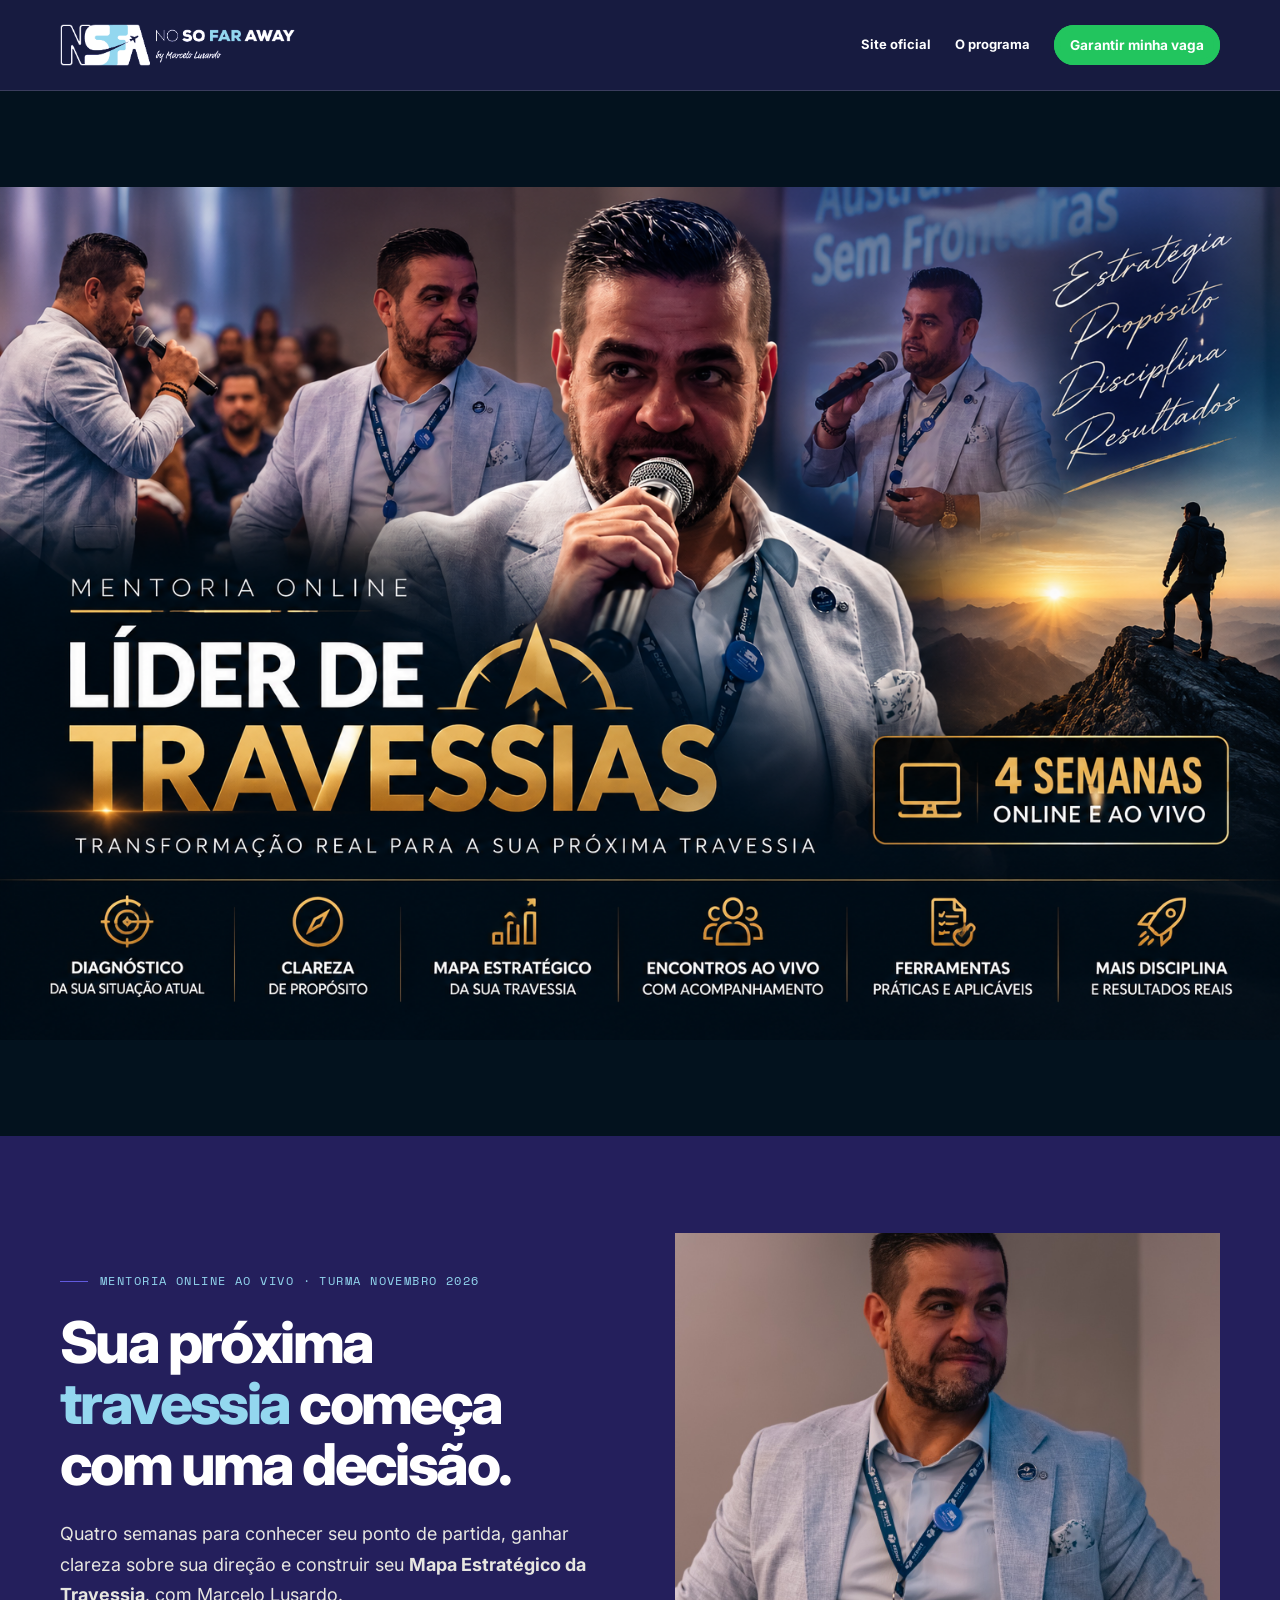
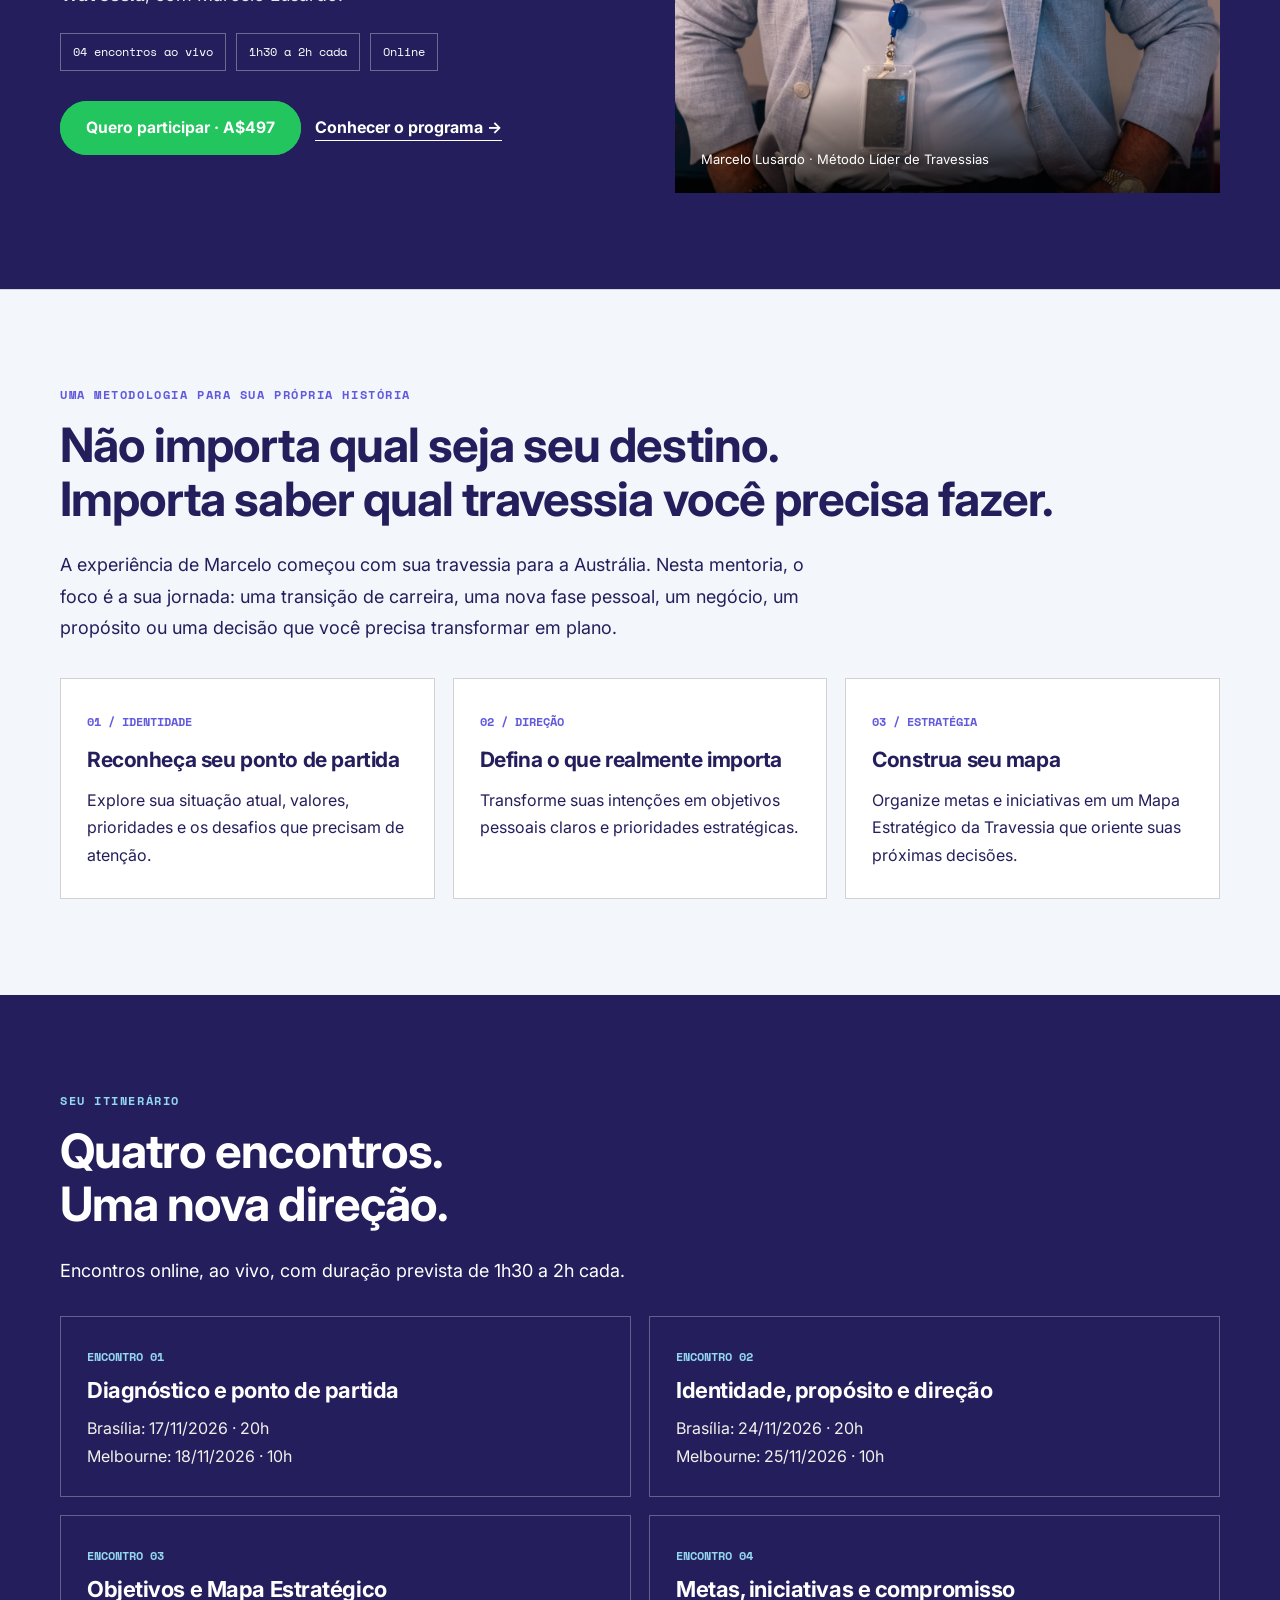
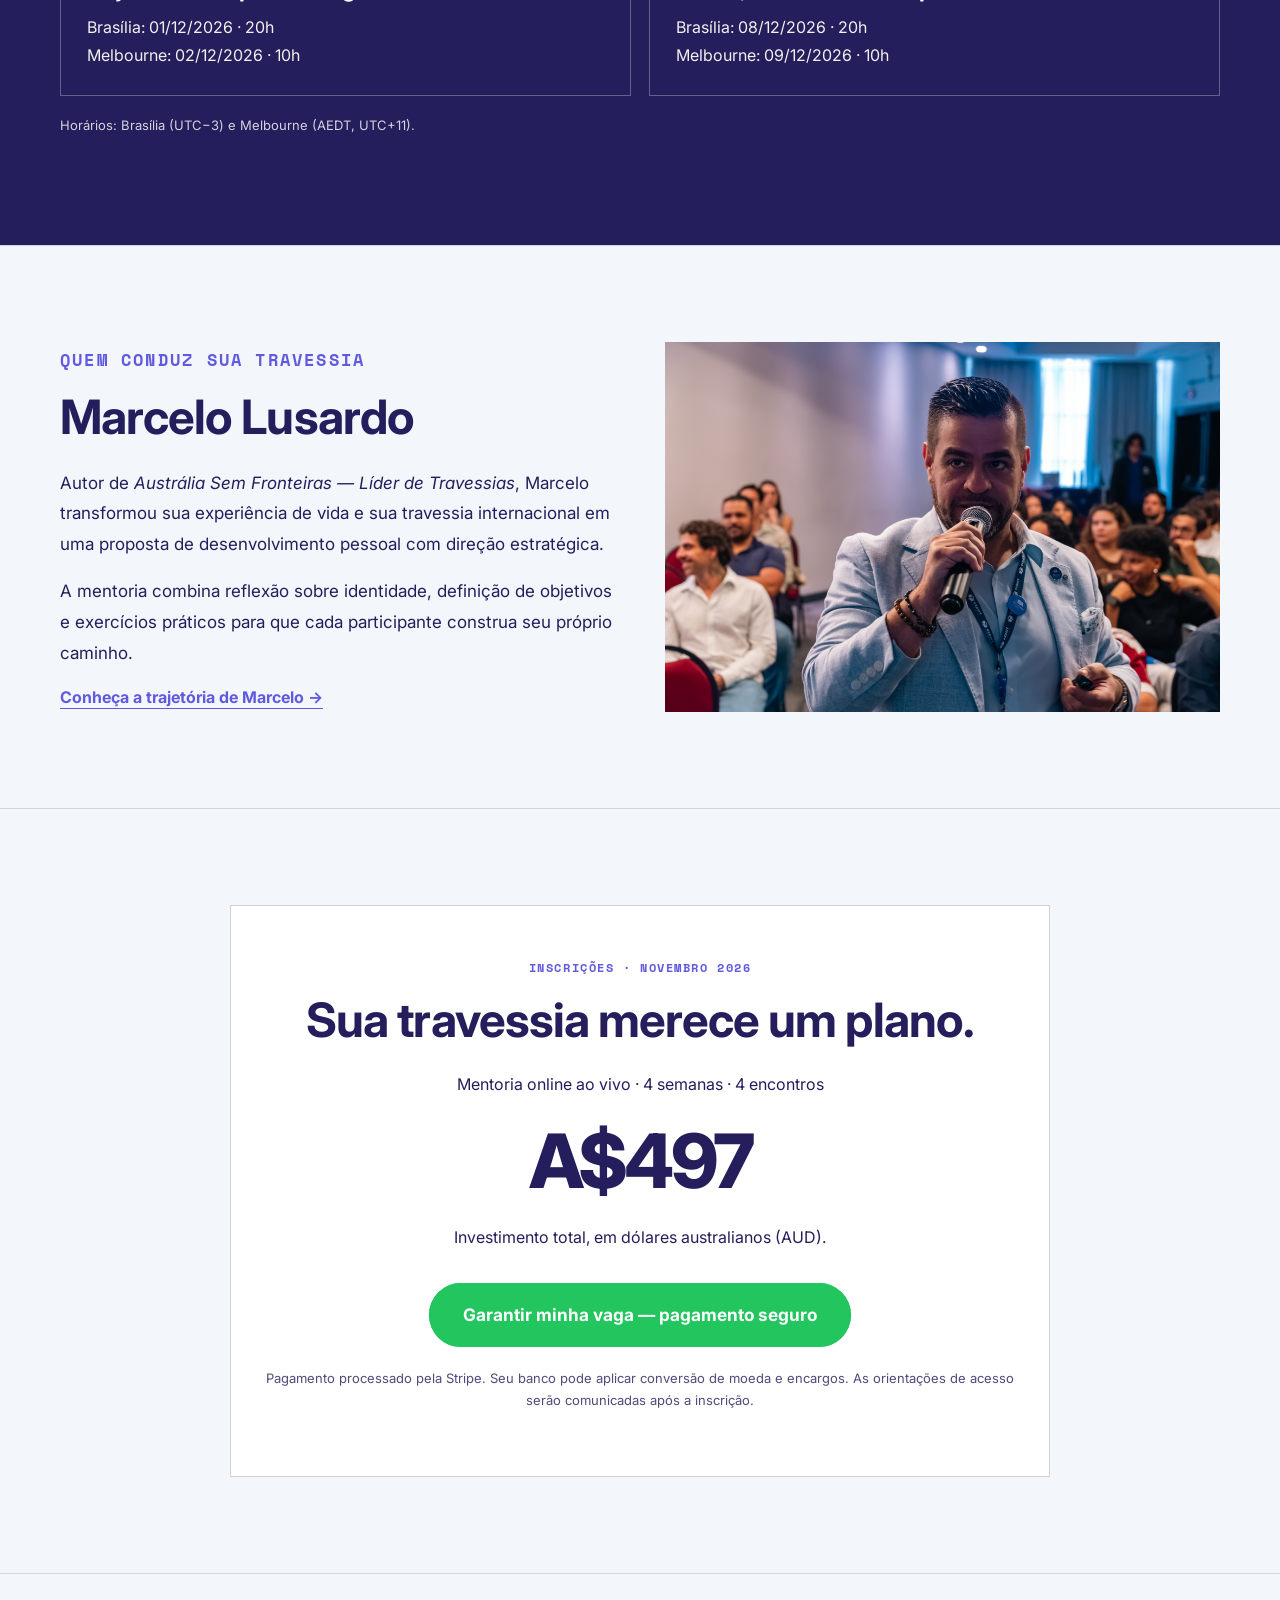
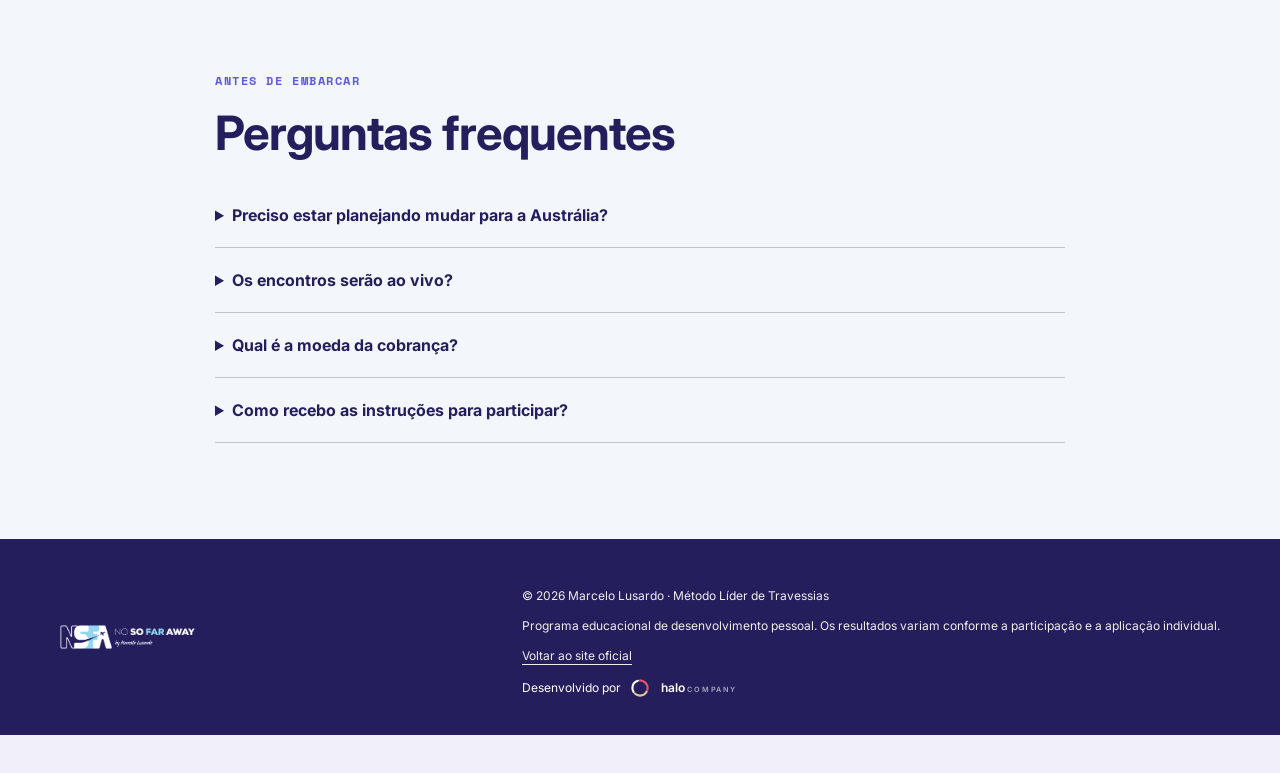
==== mentoria-4-semanas/index.html @ 2235db25 "Mentoria: crédito Halo no rodapé (fonte branca) Co-Authored-By: Claude Haiku 5.5 <noreply@anthropic." ====
<!DOCTYPE html>
<html lang="pt-BR">
<head>
<meta charset="UTF-8"><meta name="viewport" content="width=device-width, initial-scale=1.0">
<title>Mentoria Líder de Travessias — 4 Semanas | Marcelo Lusardo</title>
<meta name="description" content="Mentoria online ao vivo com Marcelo Lusardo: quatro encontros para construir sua direção, seus objetivos e seu Mapa Estratégico da Travessia.">
<link rel="canonical" href="https://liderdetravessias.com.br/mentoria-4-semanas/">
<link rel="preconnect" href="https://fonts.googleapis.com"><link rel="preconnect" href="https://fonts.gstatic.com" crossorigin>
<link href="https://fonts.googleapis.com/css2?family=Inter:wght@400;500;600;700;800&family=Space+Mono:wght@400;700&display=swap" rel="stylesheet">
<!-- Mesmas folhas de estilo do site principal; caminhos absolutos são essenciais na subpasta. -->
<link rel="stylesheet" href="/assets/css/style.css">
<link rel="stylesheet" href="/assets/css/style-v2.css">
<link rel="stylesheet" href="/assets/css/style-v2-brand.css">
<style>
/* Complementos exclusivos desta LP; paleta herdada do site principal. */
:root{--lp-ink:var(--ink,#182d35);--lp-paper:var(--paper,#f6f3ec);--lp-gold:var(--gold,#b78d4e);--lp-rust:var(--rust,#b35d43)}
*{box-sizing:border-box}html{scroll-behavior:smooth}body.v2.v2-brand.v2-site{margin:0;font-family:Inter,sans-serif} .lt-wrap{width:min(1160px,calc(100% - 44px));margin:auto}
.lt-header{background:#171b40;border-bottom:1px solid rgba(255,255,255,.15);position:relative;z-index:2}.lt-header__inner{min-height:90px;display:flex;align-items:center;justify-content:space-between;gap:24px}.lt-logo{display:block;max-width:235px;width:100%;height:auto;max-height:80px;object-fit:contain;object-position:left}.lt-header__links{display:flex;align-items:center;gap:24px}.lt-header__links>a:not(.btn){font-size:13px;color:#fff;text-decoration:none;font-weight:700}
.lt-hero{background:var(--lp-ink);color:#fff;padding:76px 0 88px}.lt-hero__grid{display:grid;grid-template-columns:1fr 1fr;gap:6%;align-items:center}.lt-hero .eyebrow{font-family:'Space Mono',monospace;text-transform:uppercase;letter-spacing:.12em;font-size:12px}.lt-hero h1{color:#fff;font-size:clamp(39px,4.5vw,68px);line-height:1.06;letter-spacing:-.045em;margin:18px 0 24px;font-weight:800}.lt-hero h1 em{font-style:normal;color:var(--lp-gold)}.lt-hero__lead{font-size:18px;line-height:1.7;color:#e7e6e0;max-width:610px}.lt-actions{display:flex;gap:14px;align-items:center;flex-wrap:wrap;margin-top:30px}.lt-hero__photo{margin:0;position:relative;min-height:420px;background:#31424a;overflow:hidden}.lt-hero__photo img{display:block;width:100%;height:100%;min-height:420px;max-height:560px;object-fit:cover;object-position:center}.lt-hero__photo figcaption{position:absolute;bottom:0;left:0;right:0;background:linear-gradient(transparent,rgba(0,0,0,.78));padding:65px 26px 24px;color:#fff;font-size:13px}.lt-facts{display:flex;flex-wrap:wrap;gap:10px;margin-top:22px}.lt-facts span{border:1px solid #ffffff55;padding:9px 12px;font-size:12px;font-family:'Space Mono',monospace}
.lt-section{padding:88px 0}.lt-section--paper{background:var(--lp-paper);color:var(--lp-ink)}.lt-section--ink{background:var(--lp-ink);color:#fff}.lt-section--ink .lt-title{color:#fff}.lt-eyebrow{font:700 12px 'Space Mono',monospace;text-transform:uppercase;letter-spacing:.13em;color:var(--lp-rust);margin:0 0 15px}.lt-section--ink .lt-eyebrow{color:var(--lp-gold)}.lt-title{font-size:clamp(31px,3.7vw,50px);line-height:1.13;letter-spacing:-.035em;margin:0 0 24px;font-weight:800;color:var(--lp-ink)}.lt-lead{font-size:18px;line-height:1.75;max-width:780px}.lt-grid3{display:grid;grid-template-columns:repeat(3,1fr);gap:18px;margin-top:34px}.lt-card{border:1px solid rgba(0,0,0,.18);padding:29px 26px;background:#fff}.lt-card__num{font:700 12px 'Space Mono',monospace;color:var(--lp-rust)}.lt-card h3{font-size:21px;line-height:1.3;margin:14px 0}.lt-card p{line-height:1.7;margin:0}.lt-schedule{display:grid;grid-template-columns:repeat(2,1fr);gap:18px;margin-top:30px}.lt-session{padding:26px;border:1px solid #ffffff4a}.lt-session__code{font:700 12px 'Space Mono',monospace;color:var(--lp-gold)}.lt-session h3{font-size:22px;color:#fff;margin:12px 0}.lt-session p{color:#f1f0ec;line-height:1.75;margin:0}.lt-note{font-size:13px;opacity:.8;margin-top:20px}.lt-mentor{display:grid;grid-template-columns:1fr 1fr;gap:50px;align-items:center}.lt-mentor__photo{width:100%;height:auto;max-height:none;object-fit:contain;object-position:center;display:block}.lt-mentor p{font-size:17px;line-height:1.8}.lt-offer{max-width:820px;margin:auto;text-align:center;padding:52px 35px;border:1px solid rgba(0,0,0,.18);background:#fff}.lt-offer__price{font-size:clamp(48px,6vw,75px);letter-spacing:-.05em;line-height:1.1;font-weight:800;color:var(--lp-ink);margin:22px 0}.lt-offer p{line-height:1.7}.lt-offer .btn{margin-top:15px}.lt-faq{max-width:850px}.lt-faq details{border-bottom:1px solid rgba(0,0,0,.2);padding:20px 0}.lt-faq summary{font-weight:700;cursor:pointer}.lt-faq p{line-height:1.75}.lt-footer{padding:36px 0;background:var(--lp-ink);color:#fff}.lt-footer__inner{display:flex;justify-content:space-between;gap:22px;align-items:center;flex-wrap:wrap}.lt-footer img{width:135px;max-height:65px;object-fit:contain;object-position:left}.lt-footer p{font-size:12px;color:#eee}.lt-text-link{color:inherit;text-underline-offset:4px}
@media(max-width:850px){.lt-hero__grid,.lt-mentor{grid-template-columns:1fr}.lt-grid3,.lt-schedule{grid-template-columns:1fr}.lt-header__links>a:not(.btn){display:none}.lt-header__inner{min-height:78px}.lt-logo{max-width:155px}.lt-hero{padding:54px 0}.lt-hero__photo{min-height:300px}.lt-hero__photo img{min-height:300px}.lt-section{padding:60px 0}.lt-mentor__photo{height:auto}.lt-header .btn{font-size:12px;padding:11px 12px}}

/* Banner principal: identidade visual fornecida pelo autor */
.lt-banner{width:100%;background:#03121e;line-height:0;overflow:hidden}
.lt-banner img{display:block;width:100%;height:auto;object-fit:contain;margin:0 auto}
@media(min-width:1600px){.lt-banner img{max-width:1920px}}
@media(max-width:850px){.lt-banner img{width:100%;height:auto}.lt-hero{padding-top:40px}}
</style>
</head>
<body class="v2 v2-brand v2-site">
<header class="lt-header"><div class="lt-wrap lt-header__inner"><a href="/" aria-label="Voltar ao site principal"><img class="lt-logo" src="/assets/img/logo-nsfa.png" alt="No So Far Away — Austrália Sem Fronteiras"></a><div class="lt-header__links"><a href="/">Site oficial</a><a href="#programa">O programa</a><a class="btn btn-ticket btn-small" href="#inscricao"><span>Garantir minha vaga</span></a></div></div></header>
<main>
<section class="lt-banner" aria-label="Mentoria Online Líder de Travessias — 4 semanas">
  <img src="lider-de-travessias-banner.png" alt="Mentoria Online Líder de Travessias — Marcelo Lusardo. Quatro semanas, diagnóstico, clareza, mapa estratégico, encontros ao vivo, ferramentas práticas e disciplina." fetchpriority="high" width="1536" height="1024">
</section>
<section class="lt-hero"><div class="lt-wrap lt-hero__grid"><div><p class="eyebrow">Mentoria online ao vivo · Turma novembro 2026</p><h1>Sua próxima <em>travessia</em> começa com uma decisão.</h1><p class="lt-hero__lead">Quatro semanas para conhecer seu ponto de partida, ganhar clareza sobre sua direção e construir seu <strong>Mapa Estratégico da Travessia</strong>, com Marcelo Lusardo.</p><div class="lt-facts"><span>04 encontros ao vivo</span><span>1h30 a 2h cada</span><span>Online</span></div><div class="lt-actions"><a class="btn btn-ticket" href="https://buy.stripe.com/9B67sN2QX4Us5Y8gh9fAc01" target="_blank" rel="noopener"><span>Quero participar · A$497</span></a><a class="link-inline link-inline--light" href="#programa">Conhecer o programa →</a></div></div><figure class="lt-hero__photo"><img src="marcelo-evento.jpg" alt="Marcelo Lusardo em evento, apresentando sua trajetória e experiências de liderança"><figcaption>Marcelo Lusardo · Método Líder de Travessias</figcaption></figure></div></section>
<section class="lt-section lt-section--paper"><div class="lt-wrap"><p class="lt-eyebrow">Uma metodologia para sua própria história</p><h2 class="lt-title">Não importa qual seja seu destino.<br>Importa saber qual travessia você precisa fazer.</h2><p class="lt-lead">A experiência de Marcelo começou com sua travessia para a Austrália. Nesta mentoria, o foco é a sua jornada: uma transição de carreira, uma nova fase pessoal, um negócio, um propósito ou uma decisão que você precisa transformar em plano.</p><div class="lt-grid3"><article class="lt-card"><span class="lt-card__num">01 / IDENTIDADE</span><h3>Reconheça seu ponto de partida</h3><p>Explore sua situação atual, valores, prioridades e os desafios que precisam de atenção.</p></article><article class="lt-card"><span class="lt-card__num">02 / DIREÇÃO</span><h3>Defina o que realmente importa</h3><p>Transforme suas intenções em objetivos pessoais claros e prioridades estratégicas.</p></article><article class="lt-card"><span class="lt-card__num">03 / ESTRATÉGIA</span><h3>Construa seu mapa</h3><p>Organize metas e iniciativas em um Mapa Estratégico da Travessia que oriente suas próximas decisões.</p></article></div></div></section>
<section class="lt-section lt-section--ink" id="programa"><div class="lt-wrap"><p class="lt-eyebrow">Seu itinerário</p><h2 class="lt-title">Quatro encontros.<br>Uma nova direção.</h2><p class="lt-lead">Encontros online, ao vivo, com duração prevista de 1h30 a 2h cada.</p><div class="lt-schedule"><article class="lt-session"><span class="lt-session__code">ENCONTRO 01</span><h3>Diagnóstico e ponto de partida</h3><p>Brasília: 17/11/2026 · 20h<br>Melbourne: 18/11/2026 · 10h</p></article><article class="lt-session"><span class="lt-session__code">ENCONTRO 02</span><h3>Identidade, propósito e direção</h3><p>Brasília: 24/11/2026 · 20h<br>Melbourne: 25/11/2026 · 10h</p></article><article class="lt-session"><span class="lt-session__code">ENCONTRO 03</span><h3>Objetivos e Mapa Estratégico</h3><p>Brasília: 01/12/2026 · 20h<br>Melbourne: 02/12/2026 · 10h</p></article><article class="lt-session"><span class="lt-session__code">ENCONTRO 04</span><h3>Metas, iniciativas e compromisso</h3><p>Brasília: 08/12/2026 · 20h<br>Melbourne: 09/12/2026 · 10h</p></article></div><p class="lt-note">Horários: Brasília (UTC−3) e Melbourne (AEDT, UTC+11).</p></div></section>
<section class="lt-section lt-section--paper"><div class="lt-wrap lt-mentor"><div><p class="lt-eyebrow">Quem conduz sua travessia</p><h2 class="lt-title">Marcelo Lusardo</h2><p>Autor de <em>Austrália Sem Fronteiras — Líder de Travessias</em>, Marcelo transformou sua experiência de vida e sua travessia internacional em uma proposta de desenvolvimento pessoal com direção estratégica.</p><p>A mentoria combina reflexão sobre identidade, definição de objetivos e exercícios práticos para que cada participante construa seu próprio caminho.</p><a class="link-inline" href="/marcelo-lusardo.html">Conheça a trajetória de Marcelo →</a></div><img class="lt-mentor__photo" src="marcelo-palestra.jpg" alt="Marcelo Lusardo durante um evento"></div></section>
<section class="lt-section lt-section--paper" id="inscricao"><div class="lt-wrap"><div class="lt-offer"><p class="lt-eyebrow">Inscrições · Novembro 2026</p><h2 class="lt-title">Sua travessia merece um plano.</h2><p>Mentoria online ao vivo · 4 semanas · 4 encontros</p><div class="lt-offer__price">A$497</div><p>Investimento total, em dólares australianos (AUD).</p><a class="btn btn-ticket btn-large" href="https://buy.stripe.com/9B67sN2QX4Us5Y8gh9fAc01" target="_blank" rel="noopener"><span>Garantir minha vaga — pagamento seguro</span></a><p class="lt-note">Pagamento processado pela Stripe. Seu banco pode aplicar conversão de moeda e encargos. As orientações de acesso serão comunicadas após a inscrição.</p></div></div></section>
<section class="lt-section lt-section--paper"><div class="lt-wrap lt-faq"><p class="lt-eyebrow">Antes de embarcar</p><h2 class="lt-title">Perguntas frequentes</h2><details><summary>Preciso estar planejando mudar para a Austrália?</summary><p>Não. O método é voltado a travessias pessoais e profissionais de diferentes tipos. A Austrália faz parte da história de Marcelo, mas sua travessia pode ser outra.</p></details><details><summary>Os encontros serão ao vivo?</summary><p>Sim. São quatro encontros online ao vivo, com duração prevista de 1h30 a 2h por encontro, nas datas informadas acima.</p></details><details><summary>Qual é a moeda da cobrança?</summary><p>O valor é A$497, cobrado em dólares australianos. A conversão para reais ou outra moeda depende das condições do seu cartão ou banco.</p></details><details><summary>Como recebo as instruções para participar?</summary><p>Após a inscrição, a equipe da mentoria enviará as orientações de acesso usando os dados de contato informados no pagamento.</p></details></div></section>
</main>
<footer class="lt-footer"><div class="lt-wrap lt-footer__inner"><a href="/"><img src="/assets/img/logo-nsfa.png" alt="No So Far Away"></a><div><p>© 2026 Marcelo Lusardo · Método Líder de Travessias</p><p>Programa educacional de desenvolvimento pessoal. Os resultados variam conforme a participação e a aplicação individual.</p><p><a class="lt-text-link" href="/">Voltar ao site oficial</a></p><p class="halo-credit-line" style="color:#fff">Desenvolvido por <a class="halo-credit" href="https://jgdini.github.io/halo-company/" target="_blank" rel="noopener" style="color:#fff"><svg viewBox="0 0 32 32" width="22" height="22" aria-hidden="true" class="halo-sym"><g transform="rotate(-90 16 16)" fill="none" stroke-width="3.2" stroke-linecap="round"><circle cx="16" cy="16" r="11" pathLength="300" stroke="#E0506F" stroke-dasharray="86 214"/><circle cx="16" cy="16" r="11" pathLength="300" stroke="#E7C493" stroke-dasharray="86 214" stroke-dashoffset="-100"/><circle cx="16" cy="16" r="11" pathLength="300" stroke="#F8F3EB" stroke-dasharray="86 214" stroke-dashoffset="-200"/></g></svg><span>halo <small>company</small></span></a></p></div></div></footer>
</body></html>
---- assets/css/style.css ----
/* =============================================================
   No So Far Away — Austrália Sem Fronteiras
   Design language: "documento de viagem" — passaporte / carimbo
   de visto / cartão de embarque — na identidade oficial do logo
   Austrália Sem Fronteiras (azul -> índigo, extraída pixel a pixel
   de assets/img/logo-australia-sem-fronteiras.png).
   Nomes de variável antigos (--gold/--rust/--eucalyptus) foram
   mantidos por baixo do capô só onde a troca de nome não valia o
   risco; o que importa é o valor: tudo hoje vive na família
   azul/índigo do logo, sem cor fora dela.
   ============================================================= */

:root{
  /* Paleta trocada pra identidade oficial No So Far Away (brandbook,
     Arquivos/NOSOFARAWAY Identidade Visual.pdf) a pedido do João em
     2026-09-30 ("o site não está com a identidade que conversamos").
     Antes vivia na família azul/índigo extraída do logo antigo
     (Austrália Sem Fronteiras); agora é o roxo/azul-claro oficiais.
     --ink não usa o roxo vivo (#615ADE) puro porque ele é claro demais
     pra servir de fundo escuro/texto principal — uso a mesma variação
     escurecida já validada na LP (style-v2-brand.css, --ink-v2). Nomes
     de variável antigos (--gold/--rust/--eucalyptus) continuam só por
     não valer o risco de renomear; o que importa é o valor. */
  --ink:        #241F5C;
  --ink-soft:   #342C7A;
  --paper:      #F3F6FB;
  --paper-dim:  #E3EAF6;
  --rust:       #615ADE;
  --rust-dark:  #4A44B5;
  --gold:       #93D7EF;
  --eucalyptus: #4A44B5;
  --cream:      #FFFFFF;
  --ink-text:   #241F5C;
  --cta-green:      #22C55E;
  --cta-green-dark: #16A34A;

  /* Tipografia trocada a pedido do João (2026-09-25): nada de fonte
     decorativa (era Fraunces) — ele não gostava de como o F ficava.
     Foi pro estilo do site da Apple: como a fonte deles (San Francisco)
     é proprietária e só existe no macOS/iOS, usamos a stack de "system
     font" — em vez de baixar um arquivo de fonte, pedimos pro navegador
     usar a fonte nativa do sistema. Em Mac/iPhone isso é a San Francisco
     de verdade (sem distribuir nada da Apple); em Windows vira Segoe UI;
     no resto, cai pro Inter que já carregamos. */
  --font-display: -apple-system, BlinkMacSystemFont, 'Segoe UI', 'Inter', Helvetica, Arial, sans-serif;
  --font-body: -apple-system, BlinkMacSystemFont, 'Segoe UI', 'Inter', Helvetica, Arial, sans-serif;
  --font-mono: 'Space Mono', 'Courier New', monospace;

  --wrap: 1180px;
  --radius: 6px;
}

*,*::before,*::after{ box-sizing:border-box; }
html{ scroll-behavior:smooth; }
@media (prefers-reduced-motion: reduce){
  html{ scroll-behavior:auto; }
  /* carrossel de certificados fica de fora de propósito (pedido do João,
     2026-10-02: "no celular não fica rodando igual no desk" — o celular
     dele tem a preferência de SO "reduzir movimento" ligada, que já
     existia aqui como acessibilidade geral; sem essa exceção, a faixa
     fica estática no mobile em vez de rolar como no desktop) */
  *:not(.cert-marquee__track),*::before,*::after{ animation-duration:0.001ms !important; animation-iteration-count:1 !important; transition-duration:0.001ms !important; scroll-behavior:auto !important; }
}

body{
  margin:0;
  font-family:var(--font-body);
  color:var(--ink-text);
  background:var(--paper);
  -webkit-font-smoothing:antialiased;
  line-height:1.5;
  padding-bottom:38px; /* clears the fixed flight-tracker bar */
  cursor:url("data:image/svg+xml,%3Csvg%20xmlns%3D%22http%3A%2F%2Fwww.w3.org%2F2000%2Fsvg%22%20width%3D%2228%22%20height%3D%2228%22%20viewBox%3D%220%200%2024%2024%22%3E%3Cg%20transform%3D%22rotate(-20%2012%2012)%22%3E%3Cpath%20d%3D%22M2%2021L23%2012L2%203L2%2010L17%2012L2%2014Z%22%20fill%3D%22%234AA8D8%22%20stroke%3D%22%2312173A%22%20stroke-width%3D%221.2%22%20stroke-linejoin%3D%22round%22%2F%3E%3C%2Fg%3E%3C%2Fsvg%3E") 4 4, auto;
}

/* keep a normal pointer affordance on clickable controls */
a, button, .btn, summary, select, [role="button"], input[type="submit"]{
  cursor:pointer;
}

img{ max-width:100%; display:block; }
a{ color:inherit; }
.wrap{ max-width:var(--wrap); margin-inline:auto; padding-inline:24px; }

h1,h2,h3{ font-family:var(--font-display); margin:0; line-height:1.05; letter-spacing:-.025em; font-weight:800; }

/* -------------------- eyebrow / labels -------------------- */
.eyebrow{
  font-family:var(--font-mono);
  font-size:.72rem;
  letter-spacing:.16em;
  text-transform:uppercase;
  color:var(--gold);
  margin:0 0 18px;
}
.eyebrow--dark{ color:var(--rust); }
/* era var(--ink) — com a paleta oficial (2026-09-30) --ink e --rust
   ficaram parecidos demais (os dois na família roxo), então o eyebrow
   escuro sumia em cima do fundo --rust. --gold (azul-claro oficial)
   ainda fica abaixo de 4.5:1 nesse fundo (~3.3:1) — branco puro
   garante o contraste. */
.eyebrow--onrust{ color:#fff; }

.section-title{ font-size:clamp(2.1rem, 4vw, 3.2rem); font-weight:800; color:var(--ink); margin-bottom:20px; }
.section-title--light{ color:var(--cream); }
.section-lead{ font-size:1.08rem; max-width:640px; color:#383D5E; margin:0 0 40px; }
.section-lead--light{ color:#D6DCEE; }

/* -------------------- buttons / links -------------------- */
.btn{
  display:inline-flex; align-items:center; gap:10px;
  font-family:var(--font-body); font-weight:700; font-size:.98rem;
  padding:15px 26px; border-radius:999px; text-decoration:none;
  transition:transform .18s ease, box-shadow .18s ease;
  white-space:normal; text-align:center;
}
.btn-ticket{
  background:var(--cta-green); color:var(--cream);
  position:relative;
  border:1.5px dashed rgba(255,255,255,.55);
  outline: 6px solid var(--cta-green);
  outline-offset:-6px;
  animation: cta-pulse 2.2s ease-in-out infinite;
}
.btn-ticket:hover{ transform:translateY(-2px); box-shadow:0 10px 24px rgba(34,197,94,.45); background:var(--cta-green-dark); outline-color:var(--cta-green-dark); animation-play-state:paused; }
.btn-small{ padding:10px 16px; font-size:.85rem; white-space:nowrap; }
.btn-large{ padding:19px 34px; font-size:1.08rem; }
.btn-outline{ background:transparent; color:var(--ink); border:1.5px solid var(--cta-green); }
.btn-outline:hover{ background:var(--cta-green); color:var(--cream); }

/* -------------------- botões: efeito vidro (glass) no hover/foco --------------------
   Verde translúcido com blur, borda de luz e um brilho que atravessa o botão.
   Seletores com .btn.btn-* pra vencer as regras do .v2 sem depender da ordem
   dos arquivos. Em prefers-reduced-motion o brilho fica parado (regra global). */
@keyframes glass-sheen{
  from{ background-position:140% 0, 0 0; }
  to{ background-position:-40% 0, 0 0; }
}
.btn.btn-ticket:hover, .btn.btn-ticket:focus-visible{
  background:
    linear-gradient(115deg, rgba(255,255,255,0) 35%, rgba(255,255,255,.45) 50%, rgba(255,255,255,0) 65%) no-repeat,
    linear-gradient(135deg, rgba(34,197,94,.80), rgba(21,128,61,.86));
  background-size:260% 100%, 100% 100%;
  -webkit-backdrop-filter:blur(12px) saturate(1.6); backdrop-filter:blur(12px) saturate(1.6);
  outline-color:transparent;
  box-shadow:inset 0 0 0 1px rgba(255,255,255,.55), inset 0 1px 0 rgba(255,255,255,.75), inset 0 -10px 18px rgba(255,255,255,.08), 0 12px 30px rgba(21,128,61,.38);
  transform:translateY(-2px);
  animation:glass-sheen .9s ease-out 1 both;
}
.btn.btn-outline:hover, .btn.btn-outline:focus-visible{
  background:linear-gradient(135deg, rgba(34,197,94,.30), rgba(34,197,94,.14));
  color:var(--ink);
  -webkit-backdrop-filter:blur(12px) saturate(1.6); backdrop-filter:blur(12px) saturate(1.6);
  border-color:rgba(255,255,255,.7);
  box-shadow:inset 0 1px 0 rgba(255,255,255,.7), 0 10px 26px rgba(21,128,61,.25);
  transform:translateY(-2px);
}

/* CTA attention pulse — glowing ring that breathes, paused on hover and under reduced motion (see global override above) */
@keyframes cta-pulse{
  0%, 100%{ box-shadow:0 0 0 0 rgba(34,197,94,.55); }
  50%{ box-shadow:0 0 0 10px rgba(34,197,94,0); }
}
.header-actions{ display:flex; align-items:center; gap:12px; margin-left:auto; }

.link-inline{ font-weight:700; text-decoration:underline; text-underline-offset:4px; color:var(--ink); }
.link-inline--light{ color:var(--cream); }

/* -------------------- header -------------------- */
.site-header{
  position:sticky; top:0; z-index:50;
  background:rgba(18,23,58,.92); backdrop-filter:blur(6px);
  border-bottom:1px solid rgba(74,168,216,.25);
}
/* header mais largo que o conteúdo: com 7 itens no menu, 1120px não comporta tudo numa linha */
.site-header .wrap.header-inner{ max-width:1500px; }
.header-inner{ display:flex; align-items:center; gap:clamp(16px,2.4vw,32px); padding-block:14px; color:var(--cream); }

.brand{ display:flex; align-items:center; text-decoration:none; color:var(--cream); flex-shrink:0; }
.brand-logo{ height:46px; width:auto; max-width:none; display:block; flex-shrink:0; }

.main-nav{ display:flex; align-items:center; gap:4px; font-size:.92rem; font-weight:500; }
.main-nav a{ text-decoration:none; color:#D6DCEE; transition:color .15s ease, background-color .15s ease; padding:9px clamp(10px,1.1vw,16px); border-radius:999px; white-space:nowrap; }
.main-nav a:hover{ color:#fff; background:rgba(74,168,216,.16); }
.main-nav a[aria-current="page"]{ color:var(--ink); background:var(--gold); font-weight:700; }

.nav-toggle{ display:none; flex-direction:column; justify-content:center; gap:5px; width:34px; height:30px; background:none; border:0; cursor:pointer; margin-left:auto; }
.nav-toggle span{ display:block; height:2px; background:var(--cream); border-radius:2px; }

/* -------------------- menu: "laser" que contorna o item no hover --------------------
   Um anel de luz gira em volta da pílula (conic-gradient mascarado só na borda).
   --laser é registrada com @property pra poder ser animada; onde não houver
   suporte, o anel fica parado no ângulo inicial, sem quebrar o menu. */
@property --laser{ syntax:"<angle>"; inherits:false; initial-value:0deg; }
@keyframes laser-spin{ to{ --laser:360deg; } }
.main-nav a{ position:relative; isolation:isolate; }
.main-nav a::before{
  content:""; position:absolute; inset:-2px; border-radius:inherit; padding:2px; z-index:-1;
  background:conic-gradient(from var(--laser), transparent 0deg, transparent 150deg, rgba(74,168,216,.6) 240deg, #4AA8D8 300deg, #ffffff 340deg, transparent 360deg);
  -webkit-mask:linear-gradient(#000 0 0) content-box, linear-gradient(#000 0 0);
  -webkit-mask-composite:xor; mask-composite:exclude;
  filter:drop-shadow(0 0 4px rgba(74,168,216,.85));
  opacity:0; pointer-events:none;
  transition:opacity .2s ease;
  animation:laser-spin 1.8s linear infinite paused;
}
.main-nav a:hover::before, .main-nav a:focus-visible::before{ opacity:1; animation-play-state:running; }

/* -------------------- fx badge (cotação AUD ao vivo, no header) -------------------- */
.fx-badge{
  display:inline-flex; align-items:center; gap:6px;
  background:rgba(74,168,216,.12); border:1px solid rgba(74,168,216,.35); border-radius:20px;
  padding:6px 12px; font-family:var(--font-mono); font-size:.74rem; white-space:nowrap;
}
.fx-badge__label{ color:#7A81A8; letter-spacing:.04em; }
.fx-badge strong{ color:var(--gold); font-weight:700; }

/* -------------------- hero -------------------- */
.hero{
  position:relative; overflow:hidden;
  background:
    linear-gradient(100deg, rgba(14,17,46,.96) 0%, rgba(14,17,46,.86) 38%, rgba(14,17,46,.5) 68%, rgba(14,17,46,.22) 100%),
    linear-gradient(0deg, rgba(14,17,46,.5), transparent 40%),
    url("../img/australia-hero.jpg") center 62% / cover no-repeat;
  padding-block:88px 70px;
  color:var(--cream);
}
.hero-flightpath{ position:absolute; inset:0; z-index:0; pointer-events:none; }
.hero-flightpath svg{ width:100%; height:100%; }
#flight-route{ stroke-dashoffset:1400; stroke-dasharray:1400; animation:drawRoute 2.6s ease-out .3s forwards; }
#hero-plane{ offset-path:path('M60,380 C 260,180 420,460 520,300 C 620,150 760,260 930,90'); animation:flyPlane 2.6s ease-out .3s forwards; opacity:0; }
@keyframes drawRoute{ to{ stroke-dashoffset:0; } }
@keyframes flyPlane{ 0%{ offset-distance:0%; opacity:1; } 96%{ opacity:1; } 100%{ offset-distance:100%; opacity:1; } }
.route-label{ position:absolute; font-family:var(--font-mono); font-size:.68rem; letter-spacing:.14em; color:var(--gold); opacity:.75; }
.route-label--from{ left:6%; bottom:16%; }
.route-label--to{ right:5%; top:14%; }

.hero-grid{ position:relative; z-index:1; display:grid; grid-template-columns:1.35fr .8fr; gap:56px; align-items:center; }
/* boarding board (split-flap) */
.board{
  display:inline-flex; align-items:center; gap:12px;
  background:#0A0D26; border:1px solid rgba(74,168,216,.35); border-radius:5px;
  padding:10px 16px; margin-bottom:22px; perspective:400px;
}
.board__label{ font-family:var(--font-mono); font-size:.62rem; letter-spacing:.14em; color:#7A81A8; white-space:nowrap; }
.board__word-wrap{ display:inline-block; min-width:10ch; overflow:hidden; }
.board__word{
  display:block; font-family:var(--font-mono); font-weight:700; font-size:1.02rem;
  letter-spacing:.1em; color:var(--gold); transform-origin:50% 50%; backface-visibility:hidden;
  position:relative;
}
.board__word::after{ content:''; position:absolute; left:-2px; right:-2px; top:50%; height:1px; background:rgba(0,0,0,.55); }
.board__word.is-flipping{ animation:boardFlip .5s ease; }
@keyframes boardFlip{
  0%{ transform:rotateX(0deg); opacity:1; }
  45%{ transform:rotateX(90deg); opacity:.2; }
  55%{ transform:rotateX(-90deg); opacity:.2; }
  100%{ transform:rotateX(0deg); opacity:1; }
}

.hero-title{ font-size:clamp(2.2rem, 4.6vw, 3.6rem); font-weight:800; margin-bottom:22px; }
.hero-title em{ font-style:italic; color:var(--gold); }
.hero-sub{ font-size:1.12rem; color:#D6DCEE; max-width:560px; margin-bottom:34px; }
.hero-sub strong{ color:var(--cream); }

.hero-actions{ display:flex; align-items:center; gap:26px; flex-wrap:wrap; margin-bottom:34px; }
.hero-actions .link-inline{ color:var(--cream); }

.hero-trust{ list-style:none; margin:0; padding:0; display:flex; flex-direction:column; gap:9px; font-family:var(--font-mono); font-size:.78rem; letter-spacing:.02em; color:#A8AFCC; }
.hero-trust li{ padding-left:20px; position:relative; }
.hero-trust li::before{ content:'✓'; position:absolute; left:0; color:var(--gold); }

.hero-stamp{ margin:0; justify-self:center; text-align:center; animation:stampIn .5s ease-out .9s backwards; }
@keyframes stampIn{ from{ opacity:0; transform:scale(1.3) rotate(-14deg);} to{ opacity:1; transform:scale(1) rotate(-9deg);} }
.hero-stamp svg{ transform:rotate(-9deg); filter:drop-shadow(0 14px 30px rgba(0,0,0,.35)); }
.hero-stamp__caption{ margin-top:14px; font-family:var(--font-mono); font-size:.68rem; letter-spacing:.08em; color:#A8AFCC; }

/* promise checklist */
.promise-list{ list-style:none; margin:0 0 34px; padding:0; display:flex; flex-direction:column; gap:13px; }
.promise-list li{ display:flex; align-items:flex-start; gap:12px; font-size:1.06rem; color:#E2E7F3; }
.promise-list strong{ color:var(--cream); }
.promise-check{ flex:none; width:22px; height:22px; border-radius:50%; background:var(--gold); color:var(--ink); font-size:.8rem; font-weight:700; display:flex; align-items:center; justify-content:center; margin-top:2px; }

/* -------------------- ticket divider -------------------- */
.ticket-divider{ height:2px; background-image:repeating-linear-gradient(90deg, rgba(74,168,216,.6) 0 14px, transparent 14px 26px); }
.ticket-divider--paper{ background-image:repeating-linear-gradient(90deg, rgba(91,95,196,.45) 0 14px, transparent 14px 26px); }
.ticket-divider span{ display:none; }

/* -------------------- sections -------------------- */
.section{ padding-block:86px; }
.section--paper{ background:var(--paper); }
.section--ink{ background:var(--ink); }
.section--eucalyptus{ background:var(--eucalyptus); }
.section--rust{ background:var(--rust); }

/* origem */
.origin-grid{ display:grid; grid-template-columns:repeat(3,1fr); gap:30px; }
.origin-card{ background:var(--cream); border:1px solid #DCE3F2; border-radius:var(--radius); padding:28px 26px; }
.origin-num{ font-family:var(--font-mono); font-size:.72rem; letter-spacing:.14em; color:var(--rust); display:block; margin-bottom:12px; }
.origin-card h3{ font-size:1.18rem; font-weight:600; color:var(--ink); margin-bottom:10px; }
.origin-card p{ color:#4A4F70; margin:0 0 16px; font-size:.95rem; }
.origin-card blockquote{ margin:0; padding-left:14px; border-left:2.5px solid var(--gold); font-family:var(--font-display); font-style:italic; color:var(--ink); font-size:.98rem; }
.origin-more{ margin:36px 0 0; }

/* padrão de acessibilidade: visível pra leitor de tela, invisível na tela */
.sr-only{
  position:absolute; width:1px; height:1px; padding:0; margin:-1px;
  overflow:hidden; clip:rect(0,0,0,0); white-space:nowrap; border:0;
}

/* livro (compartilhado entre index.html e a LP — por isso mora aqui,
   não no CSS da LP). Título, subtítulo, destaques, preço e botão
   seguem os dizeres exatos da arte de referência que o João mandou. */
.lp-book-meta{ font-family:var(--font-mono); font-size:.78rem; color:#8A90B8; margin:0 0 34px; }
.lp-book-cta-label{ font-family:var(--font-mono); font-size:.78rem; letter-spacing:.05em; text-transform:uppercase; color:var(--gold); margin:32px 0 10px; }
.lp-book-links{ display:flex; flex-wrap:wrap; justify-content:center; gap:10px; }
.lp-book-link{
  display:inline-flex; align-items:center; padding:9px 16px; border-radius:20px;
  border:1px solid rgba(74,168,216,.4); background:rgba(74,168,216,.1);
  color:var(--cream); font-family:var(--font-mono); font-size:.8rem; text-decoration:none;
  transition:background .18s ease, border-color .18s ease;
}
.lp-book-link:hover{ background:rgba(74,168,216,.22); border-color:var(--gold); }
.origin-book-eyebrow{ margin-top:40px; }
.origin-book-title{ margin-bottom:10px; }
.origin-book-lead{ margin-bottom:8px; }
.origin-book-cta-label, .origin-book-links{ text-align:left; justify-content:flex-start; }

/* card da oferta: capa do livro nítida (numa caixa própria, sem
   escurecer) + painel de texto/preço/botão real ao lado. */
.lp-book-offer{
  display:grid; grid-template-columns:.85fr 1fr; max-width:1000px; margin:44px auto 0;
  border-radius:14px; overflow:hidden; box-shadow:0 30px 60px rgba(0,0,0,.35); text-align:left;
}
.lp-book-offer__photo{ margin:0; aspect-ratio:860/1254; }
.lp-book-offer__photo img{ width:100%; height:100%; object-fit:cover; display:block; }
.lp-book-offer__panel{ background:var(--ink); padding:40px 36px; display:flex; flex-direction:column; }
.lp-book-offer__brand{ display:flex; align-items:center; gap:14px; margin-bottom:12px; }
.lp-book-offer__brand-icon{ width:44px; height:auto; flex:none; }
.lp-book-offer__brand span{ font-family:var(--font-mono); font-weight:700; font-size:.92rem; letter-spacing:.05em; text-transform:uppercase; color:var(--gold); line-height:1.35; }
.lp-book-offer__tagline{ font-family:var(--font-mono); font-size:.75rem; letter-spacing:.12em; text-transform:uppercase; color:#8A90B8; margin:0 0 26px; }
.lp-book-offer__title{ font-family:var(--font-display); font-weight:700; font-size:1.5rem; line-height:1.3; color:var(--cream); margin:0 0 12px; }
.lp-book-offer__sub{ font-family:var(--font-mono); font-size:.8rem; color:#B9BEDD; margin:0 0 26px; }
.lp-book-offer__features{ display:flex; flex-direction:column; gap:18px; margin-bottom:28px; padding-bottom:28px; border-bottom:1px solid rgba(255,255,255,.14); }
.lp-book-offer__features > div{ display:flex; align-items:flex-start; gap:14px; }
.lp-book-offer__features .lp-icon{ width:1.8rem; height:1.8rem; color:var(--gold); flex:none; margin-top:2px; }
.lp-book-offer__features strong{ display:block; color:var(--cream); font-size:.96rem; margin-bottom:2px; }
.lp-book-offer__features span{ color:#A8AFCC; font-size:.85rem; }
.lp-book-offer__price-label{ font-family:var(--font-mono); font-size:.75rem; letter-spacing:.05em; color:var(--gold); text-transform:uppercase; margin:0 0 6px; }
.lp-book-offer__price{ font-family:var(--font-display); font-weight:800; font-size:2.2rem; color:#E8BE6E; margin:0 0 22px; }
.lp-book-offer__price span{ font-size:1.3rem; font-weight:700; }
.lp-book-offer__panel .btn{ align-self:stretch; justify-content:center; margin-bottom:22px; }
.lp-book-offer__trust{ display:flex; flex-wrap:wrap; gap:16px; font-family:var(--font-mono); font-size:.68rem; color:#8A90B8; }
.lp-book-offer__trust span{ display:flex; align-items:center; gap:6px; }
.lp-book-offer__trust .lp-icon{ width:1rem; height:1rem; color:#8A90B8; }

/* provas / stamp cards */
.stamp-grid{ display:grid; grid-template-columns:repeat(4,1fr); gap:24px; }
.stamp-card{ background:var(--ink-soft); border:1.5px dashed rgba(74,168,216,.4); border-radius:var(--radius); padding:26px 22px; position:relative; }
.stamp-tag{ display:inline-block; font-family:var(--font-mono); font-size:.64rem; letter-spacing:.1em; color:var(--gold); border:1px solid var(--gold); border-radius:20px; padding:4px 10px; margin-bottom:16px; transform:rotate(-3deg); }
.stamp-card h3{ color:var(--cream); font-size:1.12rem; margin-bottom:10px; }
.stamp-card p{ color:#A8AFCC; font-size:.92rem; margin:0; }
.stamp-note{ margin-top:26px; font-size:.78rem; color:#7A81A8; font-family:var(--font-mono); }

/* histórias reais em destaque (foto real do YouTube, clicável) — usado
   na LP e em quem-e-marcelo.html. Estilo base (dark/gold); a v2
   sobrescreve pro look editorial claro (ver style-v2.css). */
.lp-success-grid{ display:grid; grid-template-columns:repeat(2,1fr); gap:24px; max-width:820px; margin:0 auto 24px; }
.lp-success-card{
  display:flex; flex-direction:column; background:var(--ink-soft); border:1px solid rgba(74,168,216,.25);
  border-radius:var(--radius); overflow:hidden; text-decoration:none; color:inherit; transition:border-color .18s ease;
}
.lp-success-card:hover{ border-color:var(--gold); }
.lp-success-card__photo{ position:relative; display:block; aspect-ratio:16/9; overflow:hidden; background:var(--ink); }
.lp-success-card__photo img{ width:100%; height:100%; object-fit:cover; display:block; }
.lp-success-card__play{
  position:absolute; inset:0; display:flex; align-items:center; justify-content:center;
  font-size:1.1rem; color:#fff; background:rgba(18,23,58,.3);
}
.lp-success-card__body{ display:flex; flex-direction:column; align-items:flex-start; gap:8px; padding:18px 20px 22px; }
.lp-success-card__body strong{ font-size:1.05rem; color:var(--cream); font-family:var(--font-display); }
.lp-success-card__desc{ font-size:.86rem; color:#A8AFCC; line-height:1.5; }

/* grid de posts do Instagram embedados — o embed.js do Instagram vem
   com max-width:658px!important inline no blockquote; sobrescrevo pra
   caber em 3 colunas */
.lp-instagram-grid{ display:grid; grid-template-columns:repeat(3,1fr); gap:20px; max-width:1000px; margin:0 auto; align-items:start; }
.lp-instagram-grid > blockquote.instagram-media{ margin:0 !important; max-width:100% !important; min-width:0 !important; width:100% !important; }

/* cards de vídeo auto-hospedado com briefing (Paulo Vieira, Joel Jota,
   Jacob Petry) — substituem o embed do Instagram (pedido do João,
   2026-09-30: "achei algo mais legal", vídeos brutos em vez do post) */
.lp-video-grid{ display:grid; grid-template-columns:repeat(3,1fr); gap:24px; max-width:1000px; margin:0 auto; }
.lp-video-card{ display:flex; flex-direction:column; background:var(--ink-soft); border:1px solid rgba(74,168,216,.25); border-radius:var(--radius); overflow:hidden; }
.lp-video-card video{ display:block; width:100%; aspect-ratio:9/16; background:#000; object-fit:cover; }
.lp-video-card__body{ padding:16px 18px 20px; }
.lp-video-card__body strong{ display:block; font-size:1rem; color:var(--cream); font-family:var(--font-display); margin-bottom:6px; }
.lp-video-card__body p{ font-size:.82rem; color:#A8AFCC; line-height:1.55; margin:0; }

/* cards de link pro Instagram do canal (2026-10-02): mesma proporção 9:16
   dos vídeos, play por cima; 5 cards = 3 em cima + 2 centralizados embaixo */
a.lp-video-card{ text-decoration:none; color:inherit; }
.lp-video-card__media{ position:relative; display:block; aspect-ratio:9/16; background:#000; overflow:hidden; }
.lp-video-card__media img{ width:100%; height:100%; object-fit:cover; display:block; }
.lp-video-card__media--brand{ display:flex; align-items:center; justify-content:center; background:linear-gradient(160deg,#342C7A,#241F5C); }
.lp-video-card__media--brand img{ width:70%; height:auto; object-fit:contain; margin-top:-14%; }
.lp-video-card__media--brand .lp-video-card__play{ align-items:flex-end; padding-bottom:22%; background:none; }
.lp-video-card__play{ position:absolute; inset:0; display:flex; align-items:center; justify-content:center; font-size:1.4rem; color:#fff; background:rgba(18,23,58,.25); }
a.lp-video-card .lp-video-card__body{ display:block; }
.lp-video-grid--five{ grid-template-columns:repeat(6,1fr); }
.lp-video-grid--five .lp-video-card{ grid-column:span 2; }
.lp-video-grid--five .lp-video-card:nth-child(4){ grid-column:2 / span 2; }
.lp-video-grid--five .lp-video-card:nth-child(5){ grid-column:4 / span 2; }
@media (max-width:900px){
  .lp-video-grid--five{ grid-template-columns:1fr; }
  .lp-video-grid--five .lp-video-card,
  .lp-video-grid--five .lp-video-card:nth-child(4),
  .lp-video-grid--five .lp-video-card:nth-child(5){ grid-column:auto; }
}

/* depoimentos "menores" (pedido do João, 2026-10-01) — grid secundário
   abaixo do .lp-success-grid em destaque, pra caber vários de uma vez
   sem competir com Rodrigo/Gabriel Sedlak. Estilo base (dark/gold),
   igual ao .lp-success-card; a v2 sobrescreve pro claro (style-v2.css). */
.lp-mini-grid{ display:grid; grid-template-columns:repeat(auto-fit,minmax(130px,1fr)); gap:14px; max-width:1000px; margin:36px auto 0; }
.lp-mini-card{ display:flex; flex-direction:column; background:var(--ink-soft); border:1px solid rgba(74,168,216,.2); border-radius:var(--radius); overflow:hidden; text-decoration:none; color:inherit; }
.lp-mini-card__media{ position:relative; aspect-ratio:3/4; background:#000; overflow:hidden; }
.lp-mini-card__media img, .lp-mini-card__media video{ width:100%; height:100%; object-fit:cover; display:block; }
.lp-mini-card__play{ position:absolute; inset:0; display:flex; align-items:center; justify-content:center; font-size:.85rem; color:#fff; background:rgba(18,23,58,.3); pointer-events:none; }
.lp-mini-card__name{ font-size:.78rem; font-weight:600; padding:8px 10px; color:var(--cream); font-family:var(--font-display); }
/* player do YouTube que substitui a miniatura ao clicar (main.js) */
.lp-success-card__photo iframe, .lp-mini-card__media iframe{ position:absolute; inset:0; width:100%; height:100%; border:0; }
/* história do PR do Rodrigo: print do WhatsApp + 2 áudios (Marcelo e Rodrigo)
   + CTA. Padrão = seção escura (#provas da home); .blk-light = LP clara.
   Cores explícitas de propósito: h3/p herdam o azul-escuro do .v2 e
   sumiriam no fundo escuro. */
.pr-story{ display:grid; grid-template-columns:minmax(260px,400px) 1fr; gap:44px; align-items:center; max-width:880px; margin:56px auto 0; }
.pr-story__phone{ border-radius:18px; overflow:hidden; background:#fff; box-shadow:0 22px 50px rgba(10,12,30,.4); }
.pr-story__phone img{ display:block; width:100%; height:auto; }
.pr-story__copy{ display:flex; flex-direction:column; align-items:flex-start; gap:14px; }
.pr-story__copy .stamp-tag{ margin:0; }
.pr-story__title{ font-family:var(--font-display); font-size:1.5rem; line-height:1.25; font-weight:700; color:var(--cream); margin:0; }
.pr-story__text{ font-size:1rem; line-height:1.6; color:#D6DCEE; margin:0; }
.pr-story__hint{ font-family:var(--font-mono); font-size:.8rem; letter-spacing:.02em; color:var(--gold); margin:0; }
.pr-story__note{ font-size:.78rem; line-height:1.5; color:#A8AFCC; margin:0; }
.pr-story__audios{ display:flex; flex-wrap:wrap; gap:12px; }
.pr-audio{ display:inline-flex; align-items:center; gap:12px; padding:8px 20px 8px 8px; border-radius:999px; border:1px solid rgba(255,255,255,.3); background:rgba(255,255,255,.1); color:var(--cream); font:inherit; cursor:pointer; text-align:left; }
.pr-audio:focus-visible{ outline:3px solid var(--gold); outline-offset:3px; }
.pr-audio__icon{ width:42px; height:42px; border-radius:50%; background:var(--cta-green,#22C55E); color:#fff; display:flex; align-items:center; justify-content:center; flex-shrink:0; }
.pr-audio__svg{ width:55%; height:55%; }
.pr-audio__svg--pause{ display:none; }
.pr-audio.is-playing .pr-audio__svg--play{ display:none; }
.pr-audio.is-playing .pr-audio__svg--pause{ display:block; }
.pr-audio.is-playing{ border-color:var(--cta-green,#22C55E); }
.pr-audio__label{ display:flex; flex-direction:column; line-height:1.25; }
.pr-audio__label strong{ font-size:.95rem; color:inherit; }
.pr-audio__label small{ font-family:var(--font-mono); font-size:.72rem; opacity:.75; }
.blk-light .pr-story__phone{ box-shadow:0 18px 40px rgba(36,31,92,.22); }
.blk-light .pr-story__title{ color:#241F5C; }
.blk-light .pr-story__text{ color:#4A4570; }
.blk-light .pr-story__hint{ color:#615ADE; }
.blk-light .pr-story__note{ color:#6E76A0; }
.blk-light .pr-story .stamp-tag{ color:#615ADE; border-color:#615ADE; }
.blk-light .pr-audio{ background:#fff; border-color:#D8DBEE; color:#241F5C; }
@media (max-width:760px){
  .pr-story{ grid-template-columns:1fr; gap:28px; }
  .pr-story__phone{ width:100%; max-width:440px; margin:0 auto; }
  .pr-story__copy{ align-items:center; text-align:center; }
  .pr-story__audios{ justify-content:center; }
}

@media (max-width:900px){
  .lp-success-grid{ grid-template-columns:1fr; }
  .lp-instagram-grid{ grid-template-columns:1fr; max-width:460px; }
  .lp-video-grid{ grid-template-columns:1fr; max-width:400px; }
}
.stamp-note--badge{ display:flex; align-items:center; gap:8px; font-size:.82rem; color:#5A6088; }
.stamp-note__icon{ width:16px; height:16px; flex:none; }
.stamp-note--badge a{ color:var(--rust); font-weight:700; text-decoration:none; }
.stamp-note--badge a:hover{ text-decoration:underline; }

/* comunidade / eventos (fotos reais) */
.community-grid{ display:grid; grid-template-columns:repeat(3,1fr); gap:20px; margin-bottom:28px; }
.community-card{ margin:0; border-radius:var(--radius); overflow:hidden; box-shadow:0 10px 24px rgba(18,23,58,.1); background:var(--cream); }
.community-card img{ width:100%; aspect-ratio:4/5; object-fit:cover; display:block; }
.community-card figcaption{ padding:10px 14px; font-size:.8rem; color:#4A4F72; font-family:var(--font-mono); }

@media (max-width:960px){
  .community-grid{ grid-template-columns:repeat(2,1fr); }
}
@media (max-width:640px){
  .community-grid{ grid-template-columns:1fr; }
}

/* ecossistema (cards de produto — foto cheia + selo + CTA) */
.ecosystem-grid{ display:grid; grid-template-columns:repeat(3,1fr); gap:22px; }
.ecosystem-card{
  position:relative; display:flex; flex-direction:column; justify-content:flex-end;
  min-height:380px; border-radius:12px; overflow:hidden; padding:26px 22px;
  color:var(--cream); text-decoration:none; isolation:isolate;
  box-shadow:0 18px 40px rgba(10,12,30,.35);
}
.ecosystem-card::before{
  content:""; position:absolute; inset:0; z-index:-1; background-size:cover; background-position:center;
}
.ecosystem-card::after{
  content:""; position:absolute; inset:0; z-index:-1;
  background:linear-gradient(180deg, rgba(10,12,30,.15) 0%, rgba(10,12,30,.55) 60%, rgba(10,12,30,.92) 100%);
}
.ecosystem-card--livro::before{ background-image:url("../img/livro-foto.jpg"); }
.ecosystem-card--mentoria::before{ background-image:url("../img/marcelo-mentor.jpg"); }
.ecosystem-card--conteudo::before{ background-image:url("../img/marcelo-youtube-award.jpg"); }
.ecosystem-card__tag{
  align-self:flex-start; font-family:var(--font-mono); font-size:.66rem; letter-spacing:.12em; text-transform:uppercase;
  background:rgba(255,255,255,.14); backdrop-filter:blur(4px); border:1px solid rgba(255,255,255,.3);
  border-radius:20px; padding:5px 12px; margin-bottom:auto;
}
.ecosystem-card h3{ font-size:1.35rem; margin-bottom:8px; }
/* o h3 herdava o azul-escuro do .v2 e sumia em cima da foto escurecida
   (pedido do João, 2026-10-02: trocar pra dourado); seletor mais forte que ".v2 h3" */
.ecosystem-grid .ecosystem-card h3{ color:#E8C46A; }
.ecosystem-card p{ margin:0 0 14px; font-size:.92rem; color:#E4E7F6; }
.ecosystem-card__cta{ font-family:var(--font-mono); font-size:.78rem; font-weight:700; letter-spacing:.04em; color:var(--cream); display:inline-flex; align-items:center; gap:6px; }
.ecosystem-card:hover .ecosystem-card__cta{ text-decoration:underline; }

@media (max-width:960px){
  .ecosystem-grid{ grid-template-columns:repeat(2,1fr); }
}
@media (max-width:640px){
  .ecosystem-grid{ grid-template-columns:1fr; }
  .ecosystem-card{ min-height:320px; }
}

/* página Notícias */
.noticias-hero{ padding-block:64px 48px; }
.noticias-updated{ margin-top:18px; font-family:var(--font-mono); font-size:.78rem; letter-spacing:.04em; color:#8790BD; }

.noticias-grid{ display:grid; grid-template-columns:repeat(3,1fr); gap:24px; }
.news-card{ background:var(--cream); border:1px solid var(--paper-dim); border-radius:var(--radius); padding:24px; box-shadow:0 10px 24px rgba(18,23,58,.06); display:flex; flex-direction:column; gap:10px; }
.news-card__source{ display:inline-block; align-self:flex-start; font-family:var(--font-mono); font-size:.64rem; letter-spacing:.1em; text-transform:uppercase; color:var(--rust); border:1px solid var(--rust); border-radius:20px; padding:4px 10px; }
.news-card__title{ font-size:1.05rem; line-height:1.35; margin:0; }
.news-card__title a{ color:var(--ink); text-decoration:none; }
.news-card__title a:hover{ text-decoration:underline; text-underline-offset:3px; }
.news-card__desc{ font-size:.88rem; color:#4A4F72; margin:0; flex:1; }
.news-card__date{ font-family:var(--font-mono); font-size:.72rem; color:#8A90AE; }
.news-card__translate{ font-family:var(--font-mono); font-size:.74rem; font-weight:700; color:var(--rust); text-decoration:none; margin-top:2px; }
.news-card__translate:hover{ text-decoration:underline; text-underline-offset:3px; }

.noticias-empty{ font-size:.95rem; color:#5A6088; grid-column:1/-1; }
.noticias-empty--light{ color:#A8AFCC; }

.videos-grid{ display:grid; grid-template-columns:repeat(3,1fr); gap:24px; margin-bottom:8px; }
.video-card{ background:var(--ink-soft); border:1.5px dashed rgba(74,168,216,.4); border-radius:var(--radius); overflow:hidden; }
.video-card__thumb{ position:relative; display:block; width:100%; aspect-ratio:16/9; border:none; padding:0; cursor:pointer; background:var(--ink); }
.video-card__thumb img{ width:100%; height:100%; object-fit:cover; display:block; }
.video-card__play{ position:absolute; inset:0; margin:auto; width:52px; height:52px; }
.video-card__iframe{ width:100%; aspect-ratio:16/9; border:none; display:block; }
.video-card__title{ color:var(--cream); font-size:.96rem; line-height:1.35; margin:14px 18px 6px; }
.video-card__date{ display:block; font-family:var(--font-mono); font-size:.72rem; color:#8790BD; margin:0 18px 18px; }
.videos-cta{ margin-top:8px; display:flex; flex-wrap:wrap; align-items:center; gap:22px; }

/* Instagram (posts/reels embedados via embed.js oficial) */
.instagram-grid{ display:grid; grid-template-columns:repeat(3,1fr); gap:20px; margin-bottom:8px; justify-items:center; }
.instagram-grid iframe{ max-width:100%; }
@media (max-width:960px){
  .instagram-grid{ grid-template-columns:repeat(2,1fr); }
}
@media (max-width:640px){
  .instagram-grid{ grid-template-columns:1fr; }
}

@media (max-width:960px){
  .noticias-grid, .videos-grid{ grid-template-columns:repeat(2,1fr); }
}
@media (max-width:640px){
  .noticias-grid, .videos-grid{ grid-template-columns:1fr; }
  .noticias-hero{ padding-block:48px 36px; }
}

/* programa / boarding pass */
.boarding-pass{ display:grid; grid-template-columns:.62fr auto 1.38fr; background:var(--ink); border-radius:10px; overflow:hidden; box-shadow:0 18px 40px rgba(18,23,58,.18); }
.boarding-pass__stub{ background:var(--ink); color:var(--cream); padding:34px 28px; display:flex; flex-direction:column; gap:4px; }
.bp-label{ font-family:var(--font-mono); font-size:.62rem; letter-spacing:.12em; color:var(--gold); margin-top:14px; }
.bp-label:first-child{ margin-top:0; }
.bp-value{ font-family:var(--font-display); font-size:1.15rem; font-weight:600; }
.boarding-pass__perf{ position:relative; width:0; background-image:repeating-linear-gradient(180deg, rgba(255,255,255,.35) 0 6px, transparent 6px 14px); border-left:2px dashed rgba(255,255,255,.35); }
.boarding-pass__items{ list-style:none; margin:0; padding:30px 32px; display:grid; gap:22px; background:var(--cream); }
.boarding-pass__items li{ display:flex; gap:20px; align-items:flex-start; }
.bp-code{ font-family:var(--font-display); font-weight:800; color:var(--rust); font-size:1.7rem; line-height:1; letter-spacing:-.02em; flex:none; }
.boarding-pass__items li > div{ border-left:2px solid var(--paper-dim); padding-left:18px; }
.boarding-pass__items strong{ display:block; color:var(--ink); font-family:var(--font-display); font-weight:800; font-size:1.05rem; margin-bottom:3px; }
.boarding-pass__items p{ margin:0; color:#4A4F70; font-size:.9rem; }

.programa-cta{ margin-top:44px; text-align:center; display:flex; flex-direction:column; align-items:center; gap:16px; }

/* além da austrália */
.beyond-grid{ display:grid; grid-template-columns:1.5fr .8fr; gap:50px; align-items:center; }
.beyond-note{ background:rgba(18,23,58,.25); border:1px solid rgba(255,255,255,.25); border-radius:var(--radius); padding:26px; }
.beyond-note p{ color:var(--cream); margin:0 0 12px; font-weight:600; }
.section--eucalyptus .eyebrow{ color:var(--gold); }

/* faq */
.faq-list{ display:flex; flex-direction:column; gap:14px; max-width:760px; }
.faq-item{ background:var(--ink-soft); border:1px solid rgba(74,168,216,.25); border-radius:var(--radius); padding:18px 22px; }
.faq-item summary{ cursor:pointer; font-family:var(--font-display); font-weight:600; font-size:1.05rem; color:var(--cream); list-style:none; display:flex; justify-content:space-between; align-items:center; }
.faq-item summary::-webkit-details-marker{ display:none; }
.faq-item summary::after{ content:'+'; font-family:var(--font-mono); color:var(--gold); font-size:1.3rem; margin-left:16px; transition:transform .2s ease; }
.faq-item[open] summary::after{ transform:rotate(45deg); }
.faq-item p{ color:#BEC5E0; margin:14px 0 0; font-size:.95rem; }

/* final cta / check-in form — mesmo motivo do .eyebrow--onrust acima:
   --ink e --rust ficaram parecidos demais na paleta oficial */
.section--rust .eyebrow{ color:#fff; }
.section--rust .section-lead--light{ color:#fff; }

.analise-grid{ display:grid; grid-template-columns:1fr .95fr; gap:56px; align-items:start; }
.analise-copy .section-lead{ margin-bottom:32px; }
.hero-trust--onrust{ color:rgba(18,23,58,.75); }
.hero-trust--onrust li::before{ color:var(--ink); }

/* Fundo do cartão é escuro (--ink) de propósito, não só estético: o corpo
   do formulário do Zoho é transparente por dentro (deixa o fundo do site
   hospedeiro aparecer atrás dele) e o rótulo dos campos deles vem em
   branco fixo — em fundo claro o rótulo simplesmente some. Confirmado ao
   vivo trocando essa cor (branco = invisível, escuro = legível), sem
   mexer em nada do lado do Zoho. */
.checkin-card{ background:var(--ink); border-radius:10px; overflow:hidden; box-shadow:0 24px 50px rgba(18,23,58,.28); position:relative; }
.checkin-card__header{ display:flex; justify-content:space-between; align-items:center; background:var(--ink); color:var(--gold); font-family:var(--font-mono); font-size:.7rem; letter-spacing:.12em; padding:14px 24px; border-bottom:2px dashed rgba(74,168,216,.5); }

/* embed do formulário real (Zoho Forms/CRM da Expert Education) — o iframe
   ajusta a própria altura via postMessage, então só damos o respiro em volta. */
.checkin-card__zoho{ padding:14px 14px 4px; }
.checkin-card__zoho iframe{ display:block; }

/* -------------------- bio page (Marcelo Lusardo) -------------------- */
.bio-hero{
  background:radial-gradient(120% 140% at 85% 0%, var(--ink-soft) 0%, var(--ink) 60%);
  padding-block:80px 66px; color:var(--cream);
}
.bio-hero-copy .hero-title{ font-size:clamp(2rem, 3.6vw, 2.9rem); margin-bottom:20px; }
.bio-hero-copy .hero-sub{ max-width:560px; margin-bottom:28px; }
.bio-hero-copy .hero-trust{ margin-bottom:30px; }

/* "nossas unidades" (Expert Education) — foto com o pattern da
   identidade visual espiando atrás, pedido do João (2026-09-30) pra
   manter a mesma linguagem visual do brandbook nas fotos */
.unidades-grid{ display:grid; grid-template-columns:1fr 1fr; gap:56px; align-items:center; margin-top:40px; }
/* grade com foto de cada unidade (7 cidades) — pedido do João,
   2026-09-30: "coloca uma foto de cada unidade" (antes só tinha
   Brisbane com foto, resto era lista em texto). */
.unidades-photo-grid{ display:grid; grid-template-columns:repeat(4,1fr); gap:28px; margin-top:40px; }
.unidades-photo-grid .unidade-photo figcaption{ text-align:center; }
@media (max-width:900px){ .unidades-photo-grid{ grid-template-columns:repeat(2,1fr); } }
@media (max-width:480px){ .unidades-photo-grid{ grid-template-columns:1fr; } }
.unidade-photo{ position:relative; margin:0; }
.unidade-photo__pattern{ position:absolute; top:-36px; right:-36px; width:160px; z-index:0; opacity:.9; }
.unidade-photo img:not(.unidade-photo__pattern){ position:relative; z-index:1; width:100%; aspect-ratio:4/3; object-fit:cover; border-radius:10px; box-shadow:0 24px 50px rgba(18,23,58,.2); display:block; }
.unidade-photo figcaption{ position:relative; z-index:1; margin-top:14px; font-family:var(--font-mono); font-size:.8rem; color:var(--ink-text); font-weight:600; }
.unidades-list__lead{ font-size:1.02rem; color:var(--ink-text); margin:0 0 16px; }
.unidades-list ul{ list-style:none; margin:0 0 20px; padding:0; display:grid; grid-template-columns:1fr 1fr; gap:10px 20px; }
.unidades-list li{ font-family:var(--font-mono); font-size:.88rem; color:#4A4F70; padding-left:18px; position:relative; }
.unidades-list li::before{ content:''; position:absolute; left:0; top:.55em; width:8px; height:8px; border-radius:50%; background:var(--rust); }
.unidades-list__note{ font-size:.8rem; color:#7A81A8; font-style:italic; margin:0; }
@media (max-width:760px){
  .unidades-grid{ grid-template-columns:1fr; gap:32px; }
  .unidade-photo__pattern{ width:110px; top:-24px; right:-20px; }
}

/* mapa oficial da Expert (experteducation.com.br) — pins já vêm na imagem,
   fundo transparente, então fica direto sobre o fundo da seção */
.expert-map-oficial{ margin:48px auto 0; max-width:900px; }
.expert-map-oficial img{ width:100%; height:auto; display:block; }

/* "20 anos" (Expert Education) — placeholder com 3 fotos aleatórias da
   festa (pasta "20 anos" no Drive), pra ter o modelo pronto; trocar
   quando o Marcelo filtrar as fotos definitivas (pedido do João,
   2026-09-30: "pega 3 fotos de cada aleatória, depois a gente altera"). */
.anos20-note{ font-size:.8rem; color:#7A81A8; font-style:italic; margin:20px 0 0; }

/* carrossel dos certificados de coaching do Marcelo (pedido do João,
   2026-10-01: "jogue os certificados... como se fosse cards passando") —
   faixa full-bleed (fora do .wrap) com os cards duplicados 1x na própria
   marcação (ver HTML) pra looping contínuo sem JS: anima -50% da track. */
.cert-marquee{ overflow:hidden; margin-top:40px; -webkit-mask-image:linear-gradient(90deg,transparent,#000 5%,#000 95%,transparent); mask-image:linear-gradient(90deg,transparent,#000 5%,#000 95%,transparent); }
.cert-marquee__track{ display:flex; width:max-content; gap:28px; padding:4px 0; animation:cert-scroll 38s linear infinite; }
.cert-marquee:hover .cert-marquee__track{ animation-play-state:paused; }
.cert-marquee__track img{ height:220px; width:auto; border-radius:8px; box-shadow:0 14px 30px rgba(0,0,0,.18); flex-shrink:0; }
@keyframes cert-scroll{ from{ transform:translateX(0); } to{ transform:translateX(-50%); } }
@media (max-width:640px){ .cert-marquee__track img{ height:150px; } }

/* títulos das academias de letras (pedido do João, 2026-10-01) — 2
   títulos com proporções diferentes (certificados
   em paisagem); sem cortar nada (são documentos oficiais), cada uma
   mantém a proporção natural na coluna. */
.letras-grid{ display:grid; grid-template-columns:repeat(2,1fr); gap:32px; margin:40px auto 0; max-width:720px; align-items:start; }
.letras-card{ margin:0; }
.letras-card img{ width:100%; height:auto; border-radius:8px; box-shadow:0 14px 30px rgba(0,0,0,.18); display:block; }
.letras-card figcaption{ margin-top:12px; display:flex; flex-direction:column; gap:4px; }
.letras-card figcaption strong{ font-family:var(--font-display); font-size:.95rem; color:var(--ink); }
.letras-card figcaption span{ font-size:.78rem; color:#6E76A0; }
@media (max-width:900px){ .letras-grid{ grid-template-columns:1fr; max-width:420px; } }

/* hero "Quem é Marcelo" — foto real (sem texto desenhado nela) + badge
   real em HTML/CSS por cima, texto todo indexável pelo Google. */
.mv-hero-grid{ display:grid; grid-template-columns:.75fr 1fr; gap:56px; align-items:center; }
.mv-hero-photo{ position:relative; margin:0; border-radius:10px; overflow:hidden; box-shadow:0 24px 50px rgba(0,0,0,.35); aspect-ratio:25/39; }
.mv-hero-photo img{ width:100%; height:100%; object-fit:cover; display:block; }
.mv-hero-badge{
  position:absolute; left:14px; bottom:14px; right:14px;
  display:flex; align-items:center; gap:10px;
  background:rgba(12,16,48,.85); backdrop-filter:blur(3px);
  border:1px solid rgba(74,168,216,.4); border-radius:8px; padding:10px 14px;
  color:var(--cream); font-size:.82rem; line-height:1.35;
}
.mv-hero-badge__icon{ width:26px; height:26px; flex:none; color:var(--gold); }
.mv-hero-badge strong{ color:var(--gold); font-family:var(--font-display); }
.mv-accent{ color:var(--gold); }
.mv-hero-lead{ font-family:var(--font-display); font-weight:600; font-size:1.3rem; color:var(--cream); margin:0 0 18px; }
.mv-hero-callout{ font-family:var(--font-display); font-weight:600; font-size:1.1rem; color:var(--cream); border-left:3px solid var(--gold); padding-left:16px; margin-bottom:28px; }

/* números (count-up ao rolar — JS genérico em main.js já detecta .lp-stat-card
   e .lp-count em qualquer página; reaproveitado aqui igual à LP) */
.lp-stat-card{ background:var(--cream); border:1px solid #DCE3F2; border-radius:8px; padding:26px 16px; text-align:center; }
/* Dourado escuro (não o #E8BE6E vivo) porque esse card tem fundo branco —
   o dourado claro perde contraste em cima de branco. Mesma família de
   cor, só calibrada pra continuar legível. */
.lp-stat-card strong{ display:block; font-family:var(--font-display); font-weight:800; font-size:2.4rem; letter-spacing:-.02em; color:#B8963E; margin-bottom:8px; }
.lp-stat-card span{ font-family:var(--font-mono); font-size:.72rem; color:#4A4F70; letter-spacing:.02em; }
/* a regra genérica ".lp-stat-card span" acima é pra legenda pequena
   embaixo do número (ex: "Salário mínimo nacional*"), mas ".lp-count"
   (o próprio número que conta crescendo) também é um <span>, então
   caía nessa regra e ficava pequeno de novo mesmo com o <strong> já
   grande. Aqui ele herda do <strong> em vez de ter tamanho próprio —
   fica sempre igual ao redor, não importa onde for usado. */
.lp-stat-card strong .lp-count{ font-family:inherit; font-size:inherit; font-weight:inherit; color:inherit; letter-spacing:inherit; }
.mv-stat-grid{ display:grid; grid-template-columns:repeat(4,1fr); gap:20px; max-width:1080px; margin:0 auto; }
.mv-stat-icon{ width:1.9rem; height:1.9rem; color:var(--rust); display:block; margin:0 auto 12px; }

/* Expert Education (autoridade) */
.mv-expert-grid{ display:grid; grid-template-columns:.5fr 1fr; gap:44px; align-items:center; margin-bottom:36px; }
.mv-expert-card{ background:var(--cream); border-radius:10px; padding:24px; display:flex; align-items:center; justify-content:center; }
.mv-expert-logo{ width:100%; height:auto; display:block; }
.mv-mini-stats{ display:grid; grid-template-columns:repeat(4,1fr); gap:20px; max-width:1000px; margin:0 auto; padding-top:30px; border-top:1px solid rgba(74,168,216,.25); }
.mv-mini-stat{ text-align:center; }
.mv-mini-icon{ width:1.6rem; height:1.6rem; color:var(--gold); display:block; margin:0 auto 10px; }
.mv-mini-stat strong{ display:block; font-family:var(--font-display); font-weight:800; font-size:1.9rem; letter-spacing:-.02em; color:#E8BE6E; margin-bottom:6px; }
.mv-mini-stat span{ font-family:var(--font-mono); font-size:.7rem; color:#B9BEDD; letter-spacing:.02em; }
/* mesmo problema do .lp-stat-card acima: ".lp-count" também pegava a
   regra genérica de span e ficava pequeno de novo. */
.mv-mini-stat strong .lp-count{ font-family:inherit; font-size:inherit; font-weight:inherit; color:inherit; letter-spacing:inherit; }

/* missão */
.mv-mission-grid{ display:grid; grid-template-columns:.8fr 1fr; gap:48px; align-items:start; margin-bottom:40px; }
.mv-mission-grid .section-title{ margin:0; }
.mv-mission-callout{
  max-width:640px; margin:0 auto 28px; text-align:center; background:rgba(255,255,255,.08);
  border:1px solid rgba(255,255,255,.2); border-radius:10px; padding:22px 26px;
  font-family:var(--font-display); font-size:1.1rem; color:var(--cream); line-height:1.5;
}
.mv-mission-cta-wrap{ text-align:center; margin:0; }

/* timeline */
.timeline{ list-style:none; margin:0; padding:0; display:flex; flex-direction:column; gap:0; max-width:760px; }
.timeline-item{ display:grid; grid-template-columns:110px 1fr; gap:24px; padding-block:30px; border-top:1px solid #DCE3F2; }
.timeline-item:first-child{ border-top:none; padding-top:0; }
.timeline-mark{ font-family:var(--font-mono); font-size:.78rem; letter-spacing:.1em; color:var(--rust); padding-top:4px; }
.timeline-body h3{ font-size:1.25rem; font-weight:600; color:var(--ink); margin-bottom:10px; }
.timeline-body p{ color:#4A4F70; margin:0 0 14px; }
.timeline-body blockquote{ margin:0; padding-left:14px; border-left:2.5px solid var(--gold); font-family:var(--font-display); font-style:italic; color:var(--ink); font-size:1.02rem; }
.tbd{ font-family:var(--font-mono); font-size:.72rem; color:var(--rust); background:rgba(91,95,196,.1); padding:1px 6px; border-radius:3px; }

/* video embeds */
.video-block{ margin-top:56px; max-width:760px; }
.video-block__label{ font-family:var(--font-mono); font-size:.78rem; letter-spacing:.06em; color:var(--rust); margin:0 0 14px; }
.video-frame{ position:relative; width:100%; aspect-ratio:16/9; border-radius:8px; overflow:hidden; box-shadow:0 18px 40px rgba(18,23,58,.18); background:#000; }
.video-frame iframe{ position:absolute; inset:0; width:100%; height:100%; border:0; }
.video-frame--card{ box-shadow:0 18px 40px rgba(0,0,0,.25); }
.video-frame__caption{ margin:12px 0 0; font-family:var(--font-mono); font-size:.72rem; letter-spacing:.06em; color:rgba(255,255,255,.65); text-align:center; }

.midia-grid{ display:grid; grid-template-columns:1fr 1fr; gap:50px; align-items:center; }
.midia-grid .section-title{ margin-bottom:16px; }
.midia-video-grid{ display:grid; grid-template-columns:repeat(3,1fr); gap:32px; max-width:1100px; margin:40px auto 0; }
@media (max-width:900px){
  .midia-video-grid{ grid-template-columns:1fr; max-width:460px; }
}

/* hoje / pillars */
.hoje-grid{ display:grid; grid-template-columns:1.3fr .8fr; gap:56px; align-items:start; }
.pillars{ background:var(--ink-soft); border:1px solid rgba(74,168,216,.3); border-radius:var(--radius); padding:28px; }
.pillars-label{ font-family:var(--font-mono); font-size:.7rem; letter-spacing:.1em; color:var(--gold); text-transform:uppercase; margin:0 0 18px; }
.pillars ul{ list-style:none; margin:0; padding:0; display:flex; flex-direction:column; gap:16px; }
.pillars li{ display:flex; align-items:center; gap:18px; font-family:var(--font-display); font-weight:800; font-size:1.2rem; color:var(--cream); }
.pillars li span{ font-family:var(--font-display); font-weight:800; font-size:2.1rem; line-height:1; letter-spacing:-.02em; color:#E8BE6E; flex:none; }

/* -------------------- footer -------------------- */
.site-footer{ background:var(--ink); padding-block:34px; }
.footer-inner{ display:flex; align-items:center; gap:28px; flex-wrap:wrap; }
.footer-nav{ display:flex; gap:20px; font-size:.86rem; margin-left:auto; }
.footer-nav a{ text-decoration:none; color:#A8AFCC; }
.footer-nav a:hover{ color:var(--gold); }
.footer-note{ width:100%; font-size:.78rem; color:#565C85; font-family:var(--font-mono); margin:0; }

/* -------------------- flight tracker (scroll progress) -------------------- */
.flight-tracker{
  position:fixed; left:0; right:0; bottom:0; z-index:40;
  display:flex; align-items:center; gap:10px;
  padding:8px 20px; background:rgba(14,17,46,.92); backdrop-filter:blur(6px);
  border-top:1px solid rgba(74,168,216,.3);
}
.flight-tracker__label{ font-family:var(--font-mono); font-size:.62rem; letter-spacing:.1em; color:#7A81A8; flex:none; }
.flight-tracker__track{ position:relative; flex:1; height:2px; background-image:repeating-linear-gradient(90deg, rgba(74,168,216,.4) 0 6px, transparent 6px 12px); }
.flight-tracker__plane{
  position:absolute; top:50%; left:0; color:var(--gold);
  transform:translate(0, -50%); will-change:transform;
  filter:drop-shadow(0 0 3px rgba(74,168,216,.6));
}
.flight-tracker__plane svg{ display:block; transform:scaleX(-1); }

/* stamp impact (VISTO APROVADO tags) */
@keyframes stampImpact{
  0%{ transform:scale(2.4) rotate(-3deg); opacity:0; }
  55%{ transform:scale(.86) rotate(-3deg); opacity:1; }
  75%{ transform:scale(1.08) rotate(-3deg); }
  100%{ transform:scale(1) rotate(-3deg); opacity:1; }
}
.stamp-card.is-visible .stamp-tag{ animation:stampImpact .6s cubic-bezier(.34,1.56,.64,1) .12s both; }

/* reveal-on-scroll */
[data-reveal]{ opacity:0; transform:translateY(18px); transition:opacity .6s ease, transform .6s ease; }
[data-reveal].is-visible{ opacity:1; transform:none; }

/* =============================================================
   Responsive
   ============================================================= */
@media (max-width: 980px){
  .hero-grid{ grid-template-columns:1fr; }
  .hero-stamp{ order:-1; width:150px; }
  .hero-stamp svg{ width:150px; height:150px; }
  .origin-grid{ grid-template-columns:1fr; }
  .lp-book-offer{ grid-template-columns:1fr; max-width:420px; }
  .lp-book-offer__photo{ aspect-ratio:860/700; }
  .lp-book-offer__photo img{ object-position:top; }
  .stamp-grid{ grid-template-columns:repeat(2,1fr); }
  .boarding-pass{ grid-template-columns:1fr; }
  .boarding-pass__perf{ display:none; }
  .beyond-grid{ grid-template-columns:1fr; }
  .analise-grid{ grid-template-columns:1fr; }
  .mv-hero-grid{ grid-template-columns:1fr; }
  .mv-hero-photo{ max-width:340px; margin-inline:auto; }
  .mv-stat-grid{ grid-template-columns:repeat(2,1fr); }
  .mv-expert-grid{ grid-template-columns:1fr; text-align:center; }
  .mv-expert-card{ max-width:280px; margin-inline:auto; }
  .mv-mini-stats{ grid-template-columns:repeat(2,1fr); row-gap:24px; }
  .mv-mission-grid{ grid-template-columns:1fr; }
  .hoje-grid{ grid-template-columns:1fr; }
  .timeline-item{ grid-template-columns:1fr; gap:8px; }
  .midia-grid{ grid-template-columns:1fr; }
}

/* o menu tem 7 itens: abaixo de 1500px o câmbio sai do header e abaixo de
   1340px o menu vira painel (hambúrguer), assim nenhum item some nem
   quebra em duas linhas (pedido do João, 2026-10-13) */
@media (max-width: 1500px){
  .fx-badge{ display:none; }
}
@media (max-width: 1340px){
  .main-nav{
    position:fixed; inset:64px 0 auto 0; background:var(--ink);
    flex-direction:column; align-items:stretch; padding:16px 24px 24px; gap:8px;
    transform:translateY(-8px); opacity:0; pointer-events:none;
    transition:opacity .2s ease, transform .2s ease;
    border-bottom:1px solid rgba(74,168,216,.25);
  }
  .main-nav.is-open{ opacity:1; transform:none; pointer-events:auto; box-shadow:0 18px 30px -12px rgba(0,0,0,.45); }
  .main-nav a{ text-align:center; border-radius:12px; }
  .nav-toggle{ display:flex; margin-left:0; }
  .header-actions{ margin-left:auto; }
}

@media (max-width: 760px){
  .header-cta{ display:none; }
  .nav-toggle{ margin-left:auto; }
  .stamp-grid{ grid-template-columns:1fr; }
  .section{ padding-block:60px; }
  .hero{ padding-block:64px 50px; }
}

@media (max-width: 480px){
  /* logo na largura real (sem distorcer) some com o espaço do header em
     telas bem estreitas — dá uma folga escondendo o badge de câmbio,
     que é só um extra, e encolhendo um pouco a altura do logo (achado
     pelo João, 2026-09-30: "o logo NSFA está cortando um pouco"). */
  .fx-badge{ display:none; }
  .brand-logo{ height:36px; }
}
.provas-quem-ja-foi{ margin-top:96px; }

/* -------------------- crédito Halo (rodapé): mesmo padrão do site Hanaoka -------------------- */
.halo-credit-line{ display:flex; flex-wrap:wrap; align-items:center; gap:8px; font-size:.8rem; margin:12px 0 0; color:#D6DCEE; }
.halo-credit{ display:inline-flex; align-items:center; gap:10px; color:inherit; text-decoration:none; }
.halo-credit:hover{ opacity:1; }
.halo-credit .halo-sym{ width:22px; height:22px; flex-shrink:0; transition:transform .8s ease; }
.halo-credit:hover .halo-sym{ transform:rotate(120deg); }
.halo-credit span{ font-weight:600; letter-spacing:-.01em; }
.halo-credit small{ font-size:.6em; font-weight:600; letter-spacing:.24em; text-transform:uppercase; opacity:.6; }
@media (prefers-reduced-motion: reduce){ .halo-credit .halo-sym{ transition:none; } .halo-credit:hover .halo-sym{ transform:none; } }
---- assets/css/style-v2.css ----
/* =============================================================
   AUSTRÁLIA SEM FRONTEIRAS — Design system v2 ("/new")
   Direção pedida pelo Marcelo (documento de 2026-09-27): editorial,
   internacional, evidência > adjetivo. Referências: Monocle (identidade
   internacional/lifestyle), Harvard Business Review (autoridade
   editorial, tipografia, espaço em branco), National Geographic
   (fotografia documental real), MasterClass (o especialista como
   centro, pouca palavra, imagem forte).

   Continua carregando style.css primeiro (reaproveita fontes, reset,
   e o .btn-ticket verde — cor de conversão intocável) e SOBRESCREVE
   só o que muda pra essa nova linguagem visual. Não existe mais tema
   "documento de viagem" aqui: sem carimbo de passaporte, sem ticket-
   divider, sem cartão de embarque, sem crachá redondo.

   Princípios (direto do documento):
   - Uma ideia principal por tela.
   - Mostrar evidência, não usar adjetivo.
   - Poucas cores, muito espaço negativo, sem gradiente forte.
   - Fotografia documental real, nunca montagem (sem canguru+coala+
     Opera House juntos).
   ============================================================= */

:root{
  --ivory:      #F6F3EC;
  --ivory-dim:  #EFEAE0;
  --ink-v2:     #14161F;
  --ink-v2-soft:#3A3D4A;
  --rule:       rgba(20,22,31,.14);
  --accent:     #A85A34; /* terracota — "red centre" australiano, única cor de destaque editorial */
  --accent-dim: #8C4A2A;
  --accent-onink:#D9895E; /* mesma família, mais clara — só pra texto de destaque sobre fundo --ink-v2 (closing, hero) */
  --cream-v2:   #FFFFFF;
}

.v2{ background:var(--ivory); color:var(--ink-v2); }
.v2 body{ background:var(--ivory); }

/* -------------------- estrutura base -------------------- */
.v2 .wrap{ max-width:1120px; }
.v2 section{ padding-block:96px; }
.v2 section + section{ border-top:1px solid var(--rule); }
.v2 .section--ink, .v2 .section--paper, .v2 .section--rust, .v2 .section--eucalyptus{
  background:var(--ivory); color:var(--ink-v2);
}

/* -------------------- header -------------------- */
.v2 .site-header{ background:var(--ivory); border-bottom:1px solid var(--rule); backdrop-filter:none; box-shadow:none; }
.v2 .main-nav a{ color:var(--ink-v2); font-family:var(--font-mono); font-size:.76rem; letter-spacing:.06em; text-transform:uppercase; }
/* era var(--accent) — #615ADE em cima do header --ivory dá só 2.8:1;
   --accent-dim é mais escuro e ainda lê como "destaque" */
.v2 .main-nav a[aria-current="page"]{ color:var(--accent-dim); }
@media (max-width:1340px){
  /* no mobile o .main-nav vira um painel fixo com fundo --ink (escuro,
     ver style.css); o link claro de cima ficava escuro sobre escuro —
     achado pelo João em 2026-09-30, quando reportou a home sem a
     mesma identidade da página "Quem é Marcelo" (essa página nem
     carrega o v2, então não tinha esse bug) */
  .v2 .main-nav a{ color:var(--ivory); }
  .v2 .main-nav a[aria-current="page"]{ color:var(--accent-onink); }
}
.v2 .fx-badge{ border-color:var(--rule); background:transparent; color:var(--ink-v2); }
.v2 .fx-badge__label{ color:var(--ink-v2-soft); }

/* -------------------- eyebrow / labels editoriais -------------------- */
.v2 .eyebrow, .v2 .eyebrow--dark, .v2 .eyebrow--onrust{
  font-family:var(--font-mono); font-size:.7rem; letter-spacing:.18em; text-transform:uppercase;
  color:var(--accent); margin:0 0 22px; display:flex; align-items:center; gap:12px;
}
.v2 .eyebrow::before{ content:""; width:28px; height:1px; background:var(--accent); display:inline-block; }

/* -------------------- tipografia -------------------- */
.v2 h1, .v2 h2, .v2 h3, .v2 .section-title, .v2 .hero-title{
  color:var(--ink-v2); font-weight:700; letter-spacing:-.02em;
}
.v2 .section-title, .v2 .section-title--light{ color:var(--ink-v2); font-size:clamp(1.9rem, 3.2vw, 2.6rem); font-weight:700; }
.v2 .section-lead, .v2 .section-lead--light{ color:var(--ink-v2-soft); font-size:1.1rem; line-height:1.65; max-width:640px; }
.v2 .hero-title{ font-size:clamp(2.4rem, 5vw, 4.2rem); line-height:1.05; }
.v2 .hero-sub{ color:var(--ink-v2-soft); }

/* -------------------- thin rule (substitui ticket-divider) -------------------- */
.v2 .ticket-divider, .v2 .ticket-divider--paper{ display:none; }
.v2-rule{ border:0; border-top:1px solid var(--rule); margin:0; }

/* -------------------- botões: CTA verde intocável, resto sóbrio -------------------- */
.v2 .btn-ticket{ border-radius:999px; border:none; box-shadow:none; animation:none; }
.v2 .btn-ticket::before, .v2 .btn-ticket::after{ display:none; }
.v2 .link-inline, .v2 .link-inline--light{ color:var(--accent); text-decoration:none; border-bottom:1px solid currentColor; padding-bottom:1px; }

/* -------------------- authority bar: número plano, sem card/caixa -------------------- */
.v2-authority-bar{ display:grid; grid-template-columns:repeat(4,1fr); gap:40px; }
.v2-authority-item{ border-left:1px solid var(--rule); padding-left:20px; }
.v2-authority-item strong{ display:block; font-size:2.4rem; font-weight:700; letter-spacing:-.02em; color:var(--ink-v2); line-height:1; margin-bottom:10px; }
.v2-authority-item span{ font-family:var(--font-mono); font-size:.78rem; color:var(--ink-v2-soft); letter-spacing:.02em; }
.v2-authority-item a{ color:var(--accent); }

/* -------------------- manifesto: texto grande, centralizado, respiro -------------------- */
.v2-manifesto{ max-width:760px; margin-inline:auto; text-align:center; }
.v2-manifesto p{ font-size:clamp(1.4rem,2.6vw,1.9rem); line-height:1.5; color:var(--ink-v2); font-weight:500; margin:0 0 .3em; }
.v2-manifesto .v2-manifesto__accent{ color:var(--accent); }

/* -------------------- hero: foto documental real, texto por cima, sem badge circular -------------------- */
.v2 section.v2-hero{ position:relative; overflow:hidden; padding-block:0; border-top:none; }
.v2-hero__media{ position:relative; min-height:640px; display:flex; align-items:flex-end; background:var(--ink-v2); }
.v2-hero__media img, .v2-hero__media video{ position:absolute; inset:0; width:100%; height:100%; object-fit:cover; }
.v2-hero__media::after{ content:""; position:absolute; inset:0; background:linear-gradient(0deg, rgba(20,22,31,.92) 0%, rgba(20,22,31,.55) 55%, rgba(20,22,31,.3) 100%); }
.v2-hero__content{ position:relative; z-index:1; padding:64px 0 56px; color:#fff; }
.v2-hero__content .eyebrow{ color:var(--ivory); }
.v2-hero__content .eyebrow::before{ background:var(--ivory); }
.v2-hero__content .hero-title{ color:#fff; }
.v2-hero__content .hero-sub{ color:rgba(255,255,255,.82); }
.v2-hero__placeholder-note{ font-family:var(--font-mono); font-size:.7rem; color:rgba(255,255,255,.55); margin-top:18px; }

/* -------------------- LP: método Líder de Travessias -------------------- */
.v2-method{ display:grid; grid-template-columns:repeat(5,1fr); gap:24px; }
.v2-method__step{ padding-top:24px; border-top:2px solid var(--ink-v2); }
.v2-method__step strong{ display:block; font-family:var(--font-mono); font-size:.7rem; letter-spacing:.1em; text-transform:uppercase; color:var(--accent); margin-bottom:12px; }
.v2-method__step h3{ font-size:1.1rem; margin:0 0 8px; }
.v2-method__step p{ font-size:.88rem; color:var(--ink-v2-soft); margin:0; line-height:1.55; }

/* -------------------- LP: pra quem é (3 momentos) -------------------- */
.v2-audience{ display:grid; grid-template-columns:repeat(3,1fr); gap:48px; }
.v2-audience__item{ border-left:1px solid var(--rule); padding-left:22px; }
.v2-audience__item strong{ display:block; font-size:1.15rem; margin-bottom:10px; }
.v2-audience__item p{ color:var(--ink-v2-soft); font-size:.95rem; line-height:1.65; margin:0; }

/* -------------------- LP: bio Marcelo -------------------- */
.v2-bio{ display:grid; grid-template-columns:.85fr 1.15fr; gap:56px; align-items:center; }
.v2-bio img{ width:100%; display:block; border-radius:2px; }
.v2-bio__kicker{ font-size:.85rem; letter-spacing:.01em; color:var(--ink-v2-soft); margin:0 0 4px; }
.v2-bio__name{ font-size:1.6rem; margin:0 0 18px; }

/* -------------------- LP: oferta -------------------- */
.v2-offer{ border:1px solid var(--rule); padding:48px 40px; max-width:520px; margin-inline:auto; text-align:center; background:var(--cream-v2); }
.v2-offer__price{ font-size:3rem; font-weight:700; letter-spacing:-.02em; margin:6px 0 6px; }
.v2-offer__cycle{ font-family:var(--font-mono); font-size:.78rem; color:var(--ink-v2-soft); margin:0 0 28px; }
.v2-offer ul{ list-style:none; padding:0; margin:0 0 32px; text-align:left; }
.v2-offer li{ padding:10px 0; border-bottom:1px solid var(--rule); font-size:.94rem; }
.v2-offer li:last-child{ border-bottom:none; }

/* -------------------- LP: FAQ sem acordeão em card -------------------- */
.v2-faq details{ border-bottom:1px solid var(--rule); padding:22px 0; }
.v2-faq details:first-child{ border-top:1px solid var(--rule); }
.v2-faq summary{ cursor:pointer; font-weight:600; font-size:1.02rem; list-style:none; display:flex; justify-content:space-between; align-items:center; gap:16px; }
.v2-faq summary::-webkit-details-marker{ display:none; }
.v2-faq p{ margin:14px 0 0; color:var(--ink-v2-soft); line-height:1.6; }

/* =============================================================
   Overrides pros componentes específicos da LP antiga (lp-ecossistema.css)
   — não reescrevemos o HTML de cada dobra, só a pele. Objetivo: sair do
   "card colorido lado a lado" pro editorial (fundo marfim, linha fina,
   sem gradiente, sem ícone genérico colorido).
   ============================================================= */
.v2 .lp-header{ background:var(--ivory); border-bottom:1px solid var(--rule); backdrop-filter:none; }
.v2 .lp-h2{ color:var(--ink-v2); font-weight:700; }
.v2 .lp-h2--light{ color:var(--ink-v2); }
.v2 .lp-lead{ color:var(--ink-v2-soft); }
.v2 .lp-lead--light{ color:var(--ink-v2-soft); }
.v2 .lp-callout{ color:var(--ink-v2); }
.v2 .section--ink, .v2 .section--paper, .v2 .section--rust, .v2 .lp-marcelo-hero, .v2 .lp-closing{
  background:var(--ivory); color:var(--ink-v2);
}
.v2 .lp-marcelo-hero{ background-image:none !important; padding-block:80px; }
.v2 .lp-marcelo-hero-inner{ max-width:640px; }

/* números da economia: de card branco com borda pra número cru + linha fina
   (mesmo princípio da barra de autoridade da home) */
.v2 .lp-stat-grid{ display:grid; grid-template-columns:repeat(4,1fr); gap:0; }
.v2 .lp-stat-card{ background:none; border:none; border-left:1px solid var(--rule); border-radius:0; padding:0 28px; text-align:left; }
.v2 .lp-stat-card:first-child{ border-left:none; }
.v2 .lp-fx-card{ border:1px solid var(--rule); background:transparent; }

/* listas quebradas / dor: de "pill colorida" pra lista com linha fina */
.v2 .lp-broken-journey, .v2 .lp-pain-grid{ list-style:none; display:grid; grid-template-columns:repeat(2,1fr); gap:0; padding:0; margin:0; }
.v2 .lp-broken-journey li, .v2 .lp-pain-grid > *{
  display:flex; align-items:center; gap:14px; padding:16px 0; border-bottom:1px solid var(--rule);
  background:none; color:var(--ink-v2); font-size:1rem;
}
.v2 .lp-bj-icon, .v2 .lp-flag-chip, .v2 .lp-x{ color:var(--accent); background:none; }
.v2 .lp-x{ font-weight:700; }

/* comparação Brasil x Austrália: mantém a barra, tira o gradiente do preenchimento */
.v2 .lp-bar-fill--br, .v2 .lp-bar-fill--au{ background:var(--accent); }
.v2 .lp-bar-track{ background:var(--ivory-dim); }

/* fluxo / pilares (dobra a ser substituída pelo Método — override defensivo) */
.v2 .lp-flow span{ background:none; border:1px solid var(--rule); color:var(--ink-v2); }
.v2 .lp-pillars-row > *{ color:var(--ink-v2-soft); }

/* antes/depois */
.v2 .lp-journey-col--chaos, .v2 .lp-journey-col--clear{ background:none; border:1px solid var(--rule); }
.v2 .lp-journey-final{ color:var(--accent) !important; }

/* stack Expert/ASF */
.v2 .lp-stack-tier{ background:var(--cream-v2); border:1px solid var(--rule); }
.v2 .lp-stack-tier--expert{ background:var(--ink-v2); }

/* cards de oferta ("o que você recebe") */
.v2 .lp-offer-grid{ display:grid; grid-template-columns:repeat(4,1fr); gap:0; }
.v2 .lp-offer-card{
  background:none; border:none; border-top:2px solid var(--ink-v2); border-radius:0; padding:22px 18px 0; box-shadow:none;
}
.v2 .lp-offer-icon{ color:var(--accent); }

/* 3 momentos */
.v2 .lp-moment-card{ background:var(--cream-v2); border:1px solid var(--rule); box-shadow:none; }
.v2 .lp-moment-flag{ background:none; color:var(--accent); border:1px solid var(--accent); }

/* prova social / vídeo */
/* .stamp-card (home/index.html) continua escuro de propósito, mas a
   regra genérica ".v2 h1,h2,h3{color:ink-v2}" (mais específica que
   ".stamp-card h3{color:cream}" de style.css) escurecia o nome —
   mesmo bug de "escuro sobre escuro" encontrado antes na LP, achado
   aqui pela auditoria de 2026-09-30 */
.v2 .stamp-card h3{ color:var(--cream); }
.v2 .video-card__title{ color:var(--cream); }

/* era pensado como um véu translúcido por cima de --section-eucalyptus
   sólido; a v2 achata essa section pra --ivory, e o véu de 25% de preto
   em cima de bege quase não escurece nada — texto branco ficava quase
   ilegível (achado na auditoria de 2026-09-30, não é regressão de hoje) */
.v2 .beyond-note{ background:var(--ink-v2); border-color:rgba(255,255,255,.2); }

/* só dentro do .lp-proof-card (a v2 achata ele pra branco) — .stamp-tag
   também é reusado dentro de .stamp-card (home/index.html), que continua
   escuro de propósito e não deve virar --ink-v2-soft (bug achado na
   auditoria de contraste de 2026-09-30, não causado pela troca de
   paleta, só exposto por ela: ficava quase invisível em qualquer
   variação de roxo escuro, antes ou depois) */
.v2 .lp-proof-card .stamp-tag,
.v2 .lp-success-card .stamp-tag{ background:none; border:1px solid var(--rule); color:var(--ink-v2-soft); }
.v2 .lp-proof-card{ background:var(--cream-v2); border:1px solid var(--rule); box-shadow:none; }

/* histórias reais em destaque (Rodrigo, Gabriel Sedlak) — card com foto
   real do YouTube, clicável, abre o vídeo numa aba nova */
.v2 .lp-success-grid{ display:grid; grid-template-columns:repeat(2,1fr); gap:24px; max-width:820px; margin:0 auto 24px; }
.v2 .lp-success-card{
  display:flex; flex-direction:column; background:var(--cream-v2); border:1px solid var(--rule);
  border-radius:4px; overflow:hidden; text-decoration:none; color:inherit; transition:border-color .18s ease;
}
.v2 .lp-success-card:hover{ border-color:var(--accent); }
.v2 .lp-success-card__photo{ position:relative; display:block; aspect-ratio:16/9; overflow:hidden; background:var(--ink-v2); }
.v2 .lp-success-card__photo img{ width:100%; height:100%; object-fit:cover; display:block; }
.v2 .lp-success-card__play{
  position:absolute; inset:0; display:flex; align-items:center; justify-content:center;
  font-size:1.1rem; color:#fff; background:rgba(20,22,31,.28);
}
.v2 .lp-success-card__body{ display:flex; flex-direction:column; align-items:flex-start; gap:8px; padding:18px 20px 22px; }
.v2 .lp-success-card__body strong{ font-size:1.05rem; color:var(--ink-v2); }
.v2 .lp-success-card__desc{ font-size:.86rem; color:var(--ink-v2-soft); line-height:1.5; }
@media (max-width:640px){
  .v2 .lp-success-grid{ grid-template-columns:1fr; }
}

/* depoimentos menores (pedido do João, 2026-10-01) — mesma lógica de
   override claro do .lp-success-card acima */
.v2 .lp-mini-card{ background:var(--cream-v2); border:1px solid var(--rule); }
.v2 .lp-mini-card:hover{ border-color:var(--accent); }
.v2 .lp-mini-card__media{ background:var(--ink-v2); }
.v2 .lp-mini-card__name{ color:var(--ink-v2); }

/* grid de posts do Instagram embedados (Joel Jota, Jacob Petry etc.) —
   o embed.js do Instagram vem com max-width:658px!important inline no
   blockquote; sobrescrevo pra caber em 3 colunas */
.v2 .lp-instagram-grid{ display:grid; grid-template-columns:repeat(3,1fr); gap:20px; max-width:1000px; margin:0 auto; align-items:start; }
.v2 .lp-instagram-grid > blockquote.instagram-media{ margin:0 !important; max-width:100% !important; min-width:0 !important; width:100% !important; }

/* cards de vídeo (Paulo Vieira, Joel Jota, Jacob Petry) — versão clara */
.v2 .lp-video-card{ background:var(--cream-v2); border:1px solid var(--rule); }
.v2 .lp-video-card__body strong{ color:var(--ink-v2); }
.v2 .lp-video-card__body p{ color:var(--ink-v2-soft); }
@media (max-width:900px){
  .v2 .lp-instagram-grid{ grid-template-columns:1fr; max-width:460px; }
  .v2 .lp-video-grid{ grid-template-columns:1fr; max-width:400px; }
}

/* livro */
.v2 .lp-book-offer__panel{ background:var(--ink-v2); }
.v2 .lp-book-offer__brand-icon{ display:none; } /* sem ícone de canguru — texto só */

/* preço/oferta final */
.v2 .lp-pricing-card{ background:var(--cream-v2); color:var(--ink-v2); border:1px solid var(--rule); box-shadow:none; }
.v2 .lp-pricing-value, .v2 .lp-pricing-name, .v2 .lp-pricing-installment, .v2 .lp-pricing-note{ color:var(--ink-v2); }
.v2 .lp-pricing-checklist li{ border-bottom:1px solid var(--rule); color:var(--ink-v2-soft); }

/* "plaquinha" de reframe de valor ao lado do preço (pedido do João,
   2026-09-30): "R$1.030 = 1,5 dia de trabalho na Austrália" */
.v2 .lp-pricing-value-row{ display:flex; align-items:center; justify-content:center; gap:12px; flex-wrap:wrap; margin-bottom:4px; }
.v2 .lp-pricing-value-badge{
  display:inline-block; max-width:190px; background:var(--accent); color:#fff;
  font-family:var(--font-mono); font-size:.68rem; font-weight:700; line-height:1.35;
  letter-spacing:.01em; padding:8px 12px; border-radius:14px; text-align:left;
}
.v2 .lp-pricing-note--tiny{ color:var(--ink-v2-soft) !important; font-size:.66rem; margin-top:6px; }

/* FAQ: .faq-item é reusado no FAQ escuro do index.html (#duvidas, sem
   .lp-faq) — sem esse escopo, o texto (--ink-v2) ficava da MESMA cor do
   fundo --ink naquela seção e sumia por completo (achado 2026-10-01,
   mesma classe de bug do .stamp-tag acima). Só a versão clara da LP
   (.lp-faq) deve virar --ink-v2. */
.v2 .lp-faq .faq-item{ background:none; border:none; border-bottom:1px solid var(--rule); border-radius:0; }
.v2 .lp-faq .faq-item summary{ color:var(--ink-v2); }
.v2 .lp-faq .faq-item p{ color:var(--ink-v2-soft); }

/* mesma classe de bug: #provas (Histórias Reais, index.html) é escuro
   e reusa .lp-success-card, mas index.html também carrega .v2 (por
   causa do header/brand) — sem esse reforço, o card pegava o reset
   claro pensado pra LP (2026-10-01, pedido do João de depoimentos novos
   expôs o problema). Devolve o tema escuro original (ver style.css). */
#provas .lp-success-grid{ margin-top:40px; }
#provas .lp-success-card{ background:var(--ink-soft); border:1px solid rgba(74,168,216,.25); }
#provas .lp-success-card:hover{ border-color:var(--gold); }
#provas .lp-success-card__photo{ background:var(--ink); }
#provas .lp-success-card__body strong{ color:var(--cream); }
#provas .lp-success-card__desc{ color:#A8AFCC; }
#provas .lp-success-card .stamp-tag{ background:none; border:1px solid var(--gold); color:var(--gold); }
#provas .lp-mini-card{ background:var(--ink-soft); border:1px solid rgba(74,168,216,.2); }
#provas .lp-mini-card__name{ color:var(--cream); }

.v2 .lp-closing{ background:var(--ink-v2) !important; color:#fff; padding-block:100px; }
.v2 .lp-closing .lp-h2, .v2 .lp-closing .lp-lead{ color:#fff; }
.v2 .lp-closing .lp-callout{ color:var(--accent-onink); }

.v2 .lp-sticky-cta{ background:var(--ivory); border-top:1px solid var(--rule); }

/* =============================================================
   FIX DE CONTRASTE (reportado pelo João em 2026-09-29: "muitas
   letras na mesma cor do fundo"). Vários componentes de
   lp-ecossistema.css/style.css foram desenhados com texto claro
   pra ficar sobre fundo --ink (escuro) ou sobre o card branco
   original. A v2 achatou a maioria das sections pra --ivory e
   trocou vários cards de escuro pra branco/transparente (ver
   .lp-stat-card, .lp-fx-card, .lp-proof-card, .lp-stack-tier,
   .lp-journey-col--chaos/--clear acima) — o texto ficou órfão da
   cor de fundo que ele precisava pra ser legível.
   ============================================================= */

/* pergunta/resposta ("do plano à execução") — sem override nenhum
   antes, herdava --cream/--gold pensado pro .section--ink escuro */
.v2 .lp-hop__q{ color:var(--ink-v2); }
.v2 .lp-hop__a{ color:var(--accent); }

/* números grandes (economia, cotação) — o card branco/escuro que
   dava contraste ao dourado virou "background:none/transparent" */
.v2 .lp-stat-card strong,
.v2 .lp-stat-card strong .lp-count,
.v2 .mv-mini-stat strong,
.v2 .mv-mini-stat strong .lp-count{ color:var(--ink-v2); }
.v2 .lp-fx-card__label{ color:var(--ink-v2-soft); }

/* conversão AUD -> R$ ao vivo nos cards de "números da Austrália"
   (pedido do João, 2026-09-30) — fica em itálico e mais apagado que o
   rótulo, pra ficar claro que é uma referência aproximada, não o dado
   oficial (esse já tem fonte citada no rodapé) */
/* dourado escurecido (#B8963E), mesmo ajuste do .lp-stat-card strong
   acima — fica sobre fundo claro (blk-light), o #E8BE6E vivo estouraria
   o contraste. Pedido do João (2026-09-30): "maior e dourado". */
.v2 .lp-fx-convert{ display:block; margin-top:6px; font-size:1rem; font-weight:700; font-style:normal; color:#B8963E; }
.v2 .lp-fx-convert--bar{ display:block; margin-top:6px; font-size:.95rem; font-weight:700; font-style:normal; color:#B8963E; text-align:right; }
.v2 .lp-fx-card__value{ color:var(--ink-v2); }
.v2 .lp-fx-card__value strong{ color:var(--accent); }

/* antes/depois (jornada com e sem ecossistema) — o card tintado
   que dava contraste virou "background:none" */
.v2 .lp-journey-title{ color:var(--accent); }
.v2 .lp-journey-chain li{ color:var(--ink-v2-soft); border-left-color:var(--rule); }
.v2 .lp-journey-chain li::before{ color:var(--accent); }
.v2 .lp-journey-final{ color:var(--ink-v2) !important; border-left-color:var(--accent) !important; }

/* stack Expert/ASF — antes um card era escuro (texto claro) e o
   outro branco; a v2 deixou os dois claros mas só recolori um */
.v2 .lp-stack-tier__name{ color:var(--ink-v2); }
.v2 .lp-stack-tier__role{ color:var(--accent); }
.v2 .lp-stack-tier--expert .lp-stack-tier__role{ color:var(--accent-dim); }
.v2 .lp-stack-tier__items,
.v2 .lp-stack-tier--expert .lp-stack-tier__items{ color:var(--ink-v2-soft); }
.v2 .lp-stack-tier--expert{ background:var(--ivory-dim); }

/* prova social — card virou branco, "Rodrigo & Gabriel" continuou
   branco (--cream) e sumiu */
.v2 .lp-proof-card strong{ color:var(--ink-v2); }

/* livro — o painel continua escuro de propósito (é o único bloco
   de contraste forte da página), mas o título herdava a regra
   genérica ".v2 h3{color:var(--ink-v2)}" (mais específica que a
   regra original ".lp-book-offer__title{color:var(--cream)}") e
   ficava escuro sobre escuro */
.v2 .lp-book-offer__title{ color:var(--cream-v2); }

/* hero da LP (vídeo/foto real de fundo, ainda escuro de propósito) —
   mesmo problema do título do livro: a regra genérica ".v2 h1{color:
   ink-v2}" é mais específica que a cor herdada de ".lp-hero-v2{color:
   cream}" e apagava o H1 por cima do vídeo */
.v2 .lp-hero-v2__title{ color:var(--cream-v2); }

/* cotação AUD no header — mesmo problema do lp-fx-card: fundo escuro
   que dava contraste ao azul virou --ivory */
.v2 .fx-badge strong{ color:var(--ink-v2); }

/* cards "o que você recebe" — texto claro órfão do card escuro */
.v2 .lp-offer-card p{ color:var(--ink-v2-soft); }

/* ficha técnica do livro e links "comprar só o livro" — ficam FORA do
   painel escuro (.lp-book-offer__panel), direto na section achatada */
.v2 .lp-book-meta{ color:var(--ink-v2-soft); }
.v2 .lp-book-cta-label{ color:var(--accent); }
.v2 .lp-book-link{ color:var(--ink-v2); border-color:var(--rule); background:transparent; }
.v2 .lp-book-link:hover{ background:var(--ivory-dim); border-color:var(--ink-v2); }

@media (max-width:900px){
  .v2-authority-bar{ grid-template-columns:repeat(2,1fr); row-gap:32px; }
  .v2-method{ grid-template-columns:repeat(2,1fr); row-gap:32px; }
  .v2-audience{ grid-template-columns:1fr; gap:32px; }
  .v2-bio{ grid-template-columns:1fr; gap:28px; }
  .v2 .lp-broken-journey, .v2 .lp-pain-grid, .v2 .lp-offer-grid{ grid-template-columns:1fr; }
}
@media (max-width:640px){
  .v2 section{ padding-block:64px; }
  .v2-authority-bar{ grid-template-columns:1fr; }
  .v2-hero__media{ min-height:520px; }
  .v2-method{ grid-template-columns:1fr; }
  .v2-offer{ padding:32px 24px; }
}
---- assets/css/style-v2-brand.css ----
/* =============================================================
   TESTE — paleta oficial do brandbook (Arquivos/NOSOFARAWAY
   Identidade Visual.pdf) aplicada em cima da estrutura editorial
   da v2. Não mexe em layout/hierarquia, só troca os tokens de cor
   de style-v2.css (que já é todo baseado em custom properties).

   Cores do brandbook:
   - Pantone 173938 "Confidence"  #615ADE (roxo/azul escuro)
   - Pantone 144809 "Care"        #93D7EF (azul-claro)
   - Branco                       #FFFFFF
   - Gradiente do logo            #615ADE → #322C86

   Só pra comparação (2026-09-29) — ver com o João se essa é a
   direção ou se fica marfim/terracota (style-v2.css original).
   ============================================================= */

.v2-brand{
  --ivory:      #F1F0FA;   /* antes marfim quente; agora cinza levemente lilás, neutro e no clima do branco/roxo oficiais */
  --ivory-dim:  #E4E1F5;
  --ink-v2:     #241F5C;   /* deriva do gradiente oficial (#322C86), mais legível em texto de corpo */
  --ink-v2-soft:#4A4570;
  --rule:       rgba(36,31,92,.16);
  --accent:     #615ADE;   /* Pantone 173938 — "Confidence" */
  --accent-dim: #4A44B5;
  --accent-onink:#93D7EF;  /* Pantone 144809 — "Care", já pensada pra contraste sobre fundo escuro */
  --cream-v2:   #FFFFFF;
}

/* -------------------- hero: vídeo/foto continua com overlay --ink normal (fora do escopo da troca de paleta) -------------------- */

/* =============================================================
   .v2-site — SÓ na index.html (não nas LPs, que usam .v2 puro e
   dependem do fundo ivory alternado com as cores de "flavor" dos
   blocos). A regra `.v2 .section--ink/paper/rust/eucalyptus{
   background:var(--ivory)}` em style-v2.css força TODA seção da
   home pro branco/ivory, mesmo essas seções já usando as mesmas
   classes escuras (--ink/--rust/--eucalyptus) que deixam
   marcelo-lusardo.html e expert-education.html roxas — essas
   páginas nunca carregam style-v2.css, então nunca tiveram esse
   bug. Aqui devolvemos pra home o mesmo padrão escuro/claro
   alternado do resto do site (achado pelo João, 2026-09-30). */
.v2-site .section--ink{ background:var(--ink); color:var(--cream); }
.v2-site .section--paper{ background:var(--paper); color:var(--ink-text); }
.v2-site .section--rust{ background:var(--rust); color:#fff; }
.v2-site .section--eucalyptus{ background:var(--eucalyptus); color:#fff; }

.v2-site .section-title--light{ color:var(--cream); }
.v2-site .section-lead--light{ color:#D6DCEE; }
.v2-site .section--rust .section-lead--light{ color:#fff; }

.v2-site .eyebrow{ color:var(--gold); }
.v2-site .eyebrow--onrust{ color:#fff; }
.v2-site .link-inline--light{ color:var(--cream); }

/* header: mesmo tratamento escuro/translúcido das outras páginas do site
   (sem isso, só a home tinha cabeçalho claro por causa do .v2 .site-header) */
.v2-site .site-header{ background:rgba(18,23,58,.92); backdrop-filter:blur(6px); border-bottom:1px solid rgba(74,168,216,.25); box-shadow:none; }
.v2-site .main-nav a{ color:#D6DCEE; font-family:inherit; font-size:inherit; letter-spacing:normal; text-transform:none; }
.v2-site .main-nav a:hover{ color:#fff; }
.v2-site .main-nav a[aria-current="page"]{ color:var(--ink); background:var(--gold); }
.v2-site .fx-badge{ background:rgba(74,168,216,.12); border-color:rgba(74,168,216,.35); color:inherit; }
.v2-site .fx-badge__label{ color:#7A81A8; }
.v2-site .fx-badge strong{ color:var(--gold); }

/* números + manifesto: o "ivory" ficava claro demais logo depois do
   hero — mesmo sendo um tom parecido com --paper, ao lado das seções
   roxas vivas ele lia como "branco" (João, 2026-09-30, segunda rodada
   de feedback: "essa home continua destoando"). Em vez de tentar
   manter uma seção clara aqui, unifica com o roxo escuro do resto do
   site — sem trecho claro nenhum entre o hero e o #ecossistema. */
.v2-site #numeros,
.v2-site #numeros + section{ background:var(--ink); }
.v2-site #numeros .eyebrow--dark{ color:var(--gold); }
.v2-site .v2-authority-item{ border-left-color:rgba(255,255,255,.25); }
.v2-site .v2-authority-item strong{ color:var(--cream); }
.v2-site .v2-authority-item span{ color:#D6DCEE; }
.v2-site .v2-authority-item a{ color:var(--accent-onink); }
.v2-site .v2-manifesto p{ color:var(--cream); }
.v2-site .v2-manifesto .v2-manifesto__accent{ color:var(--accent-onink); }
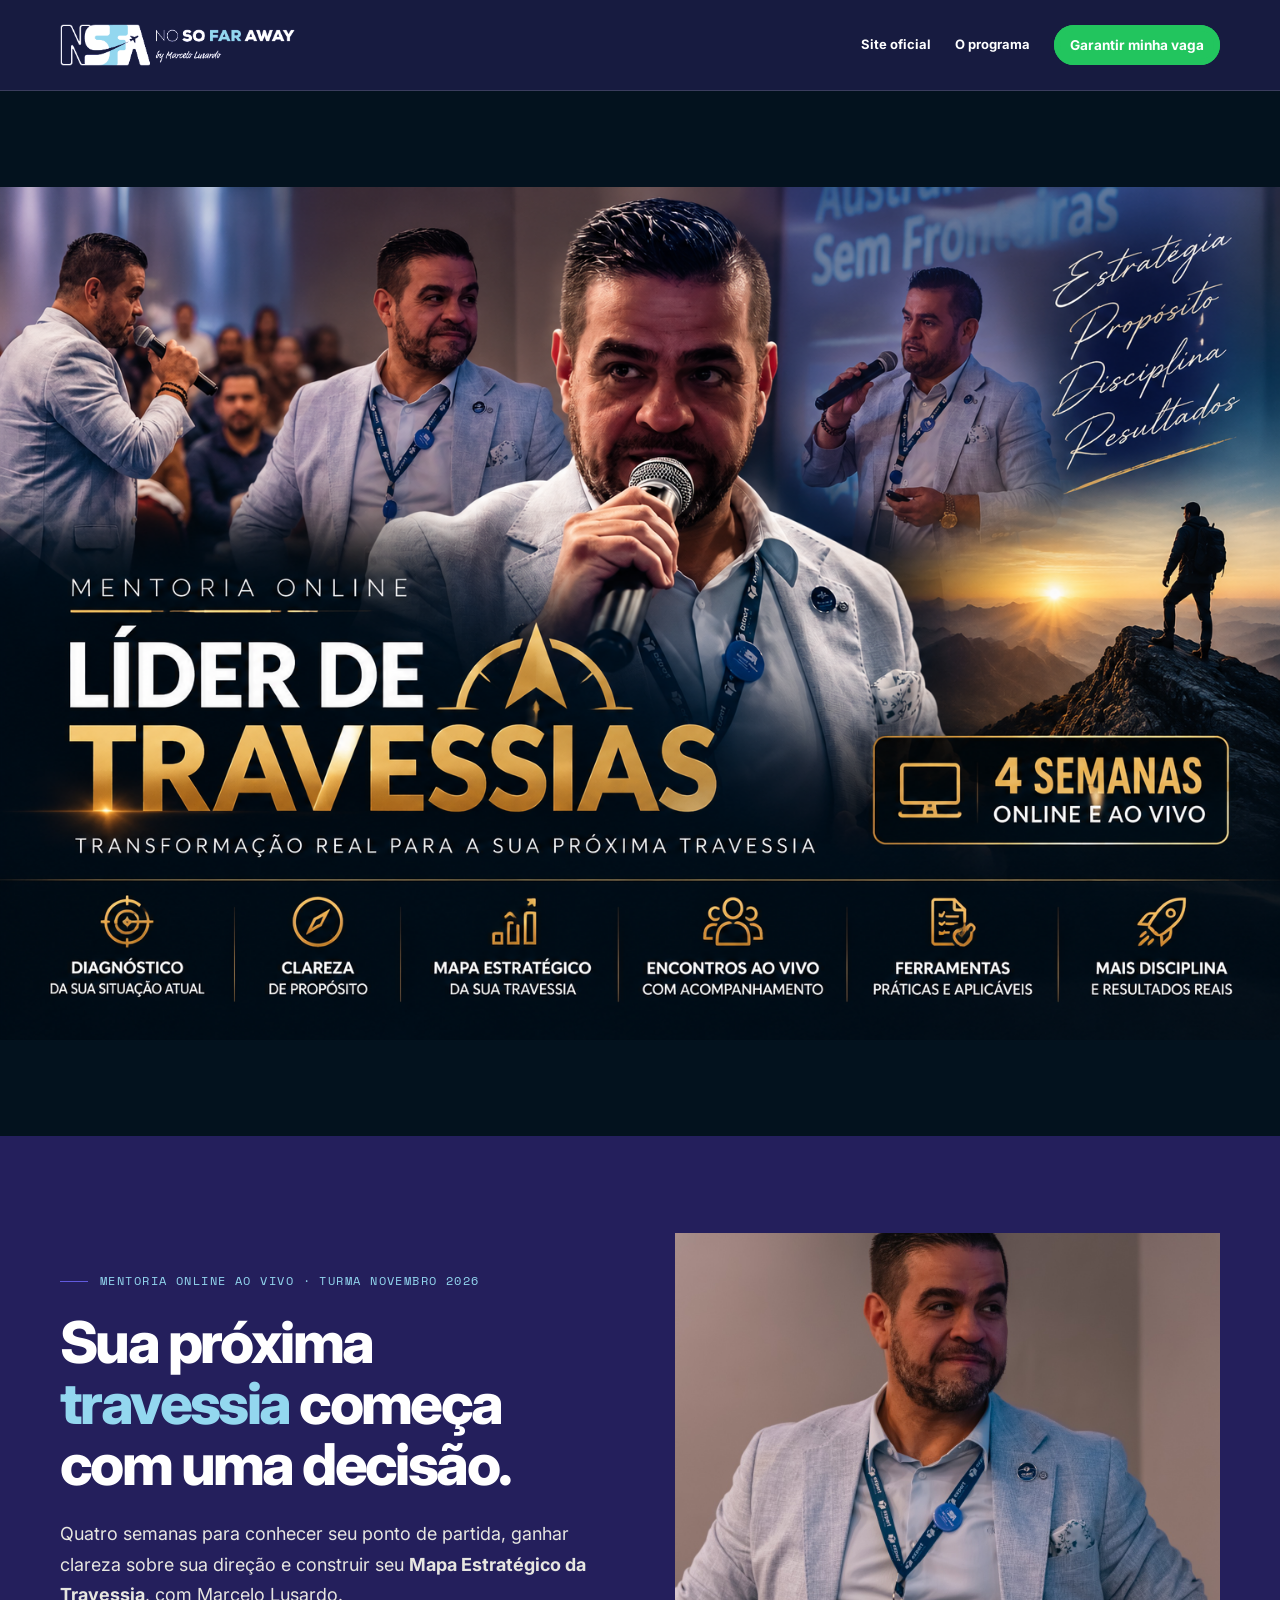
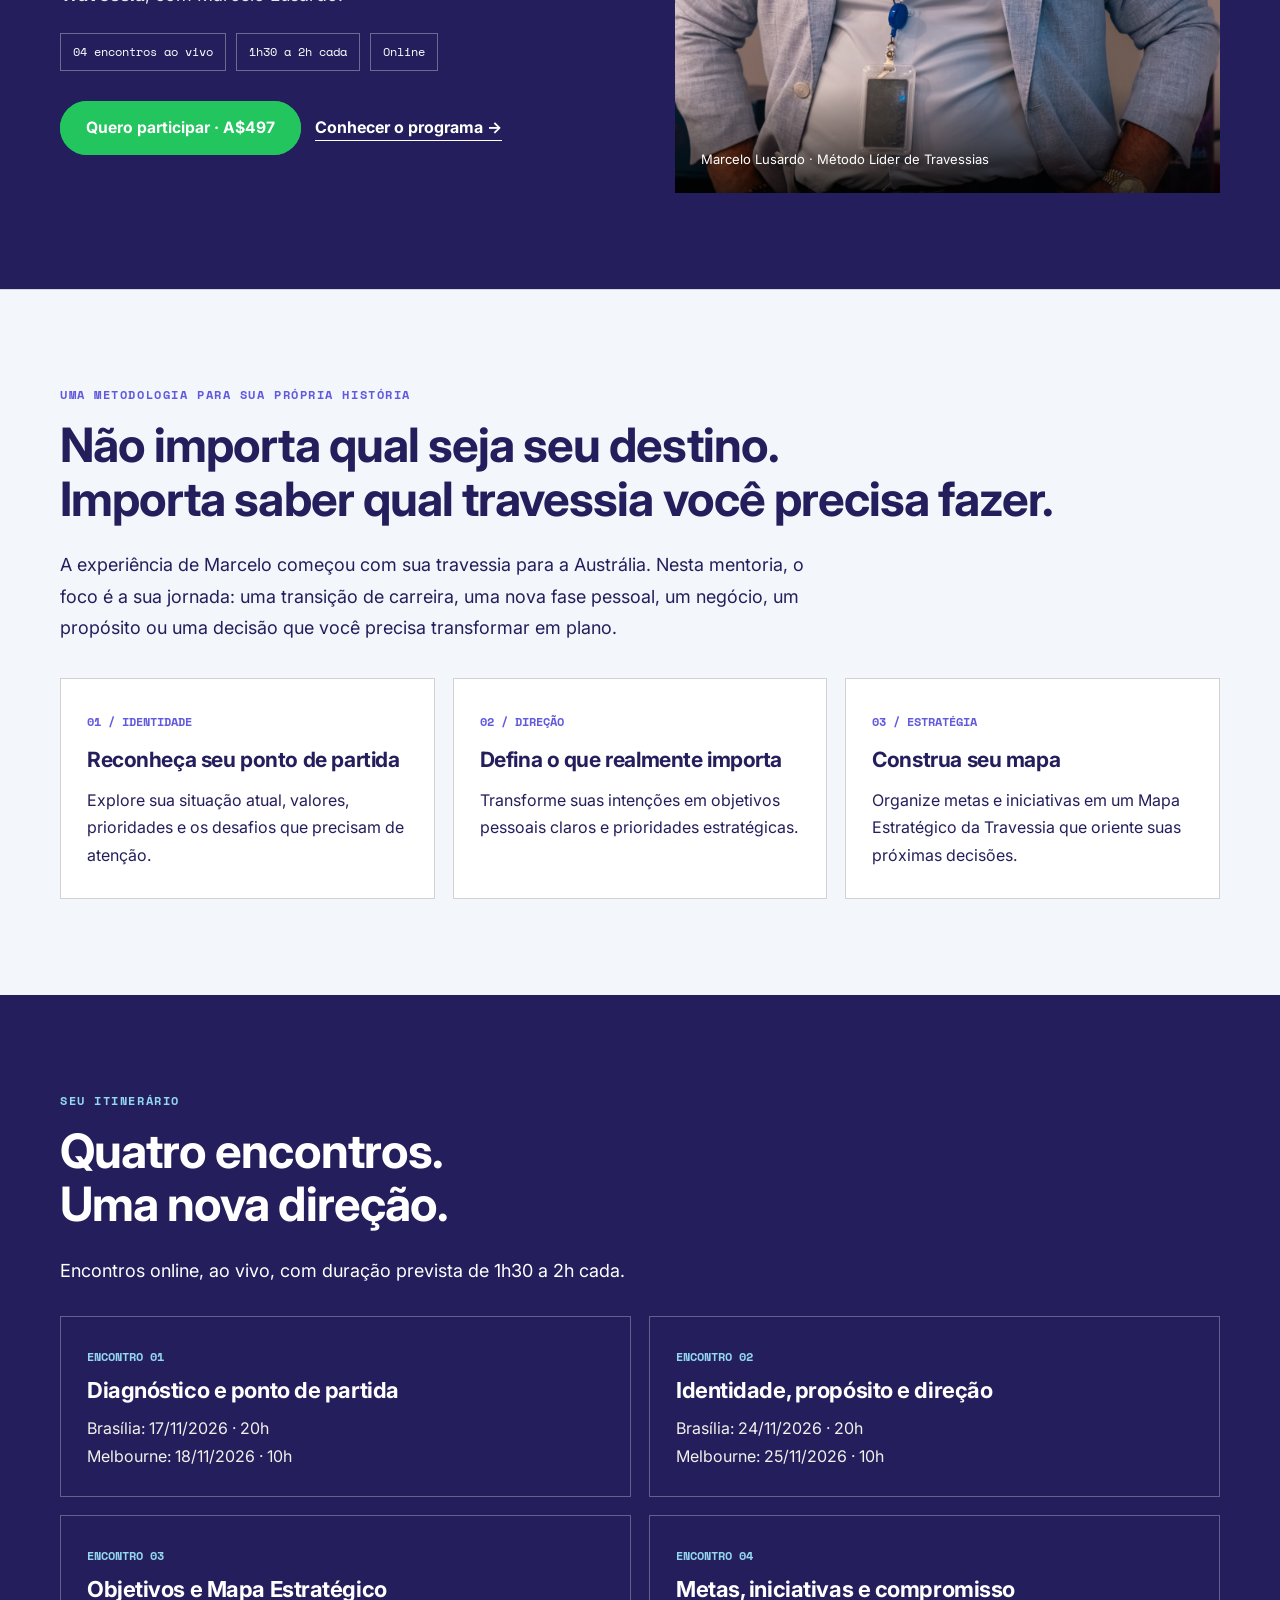
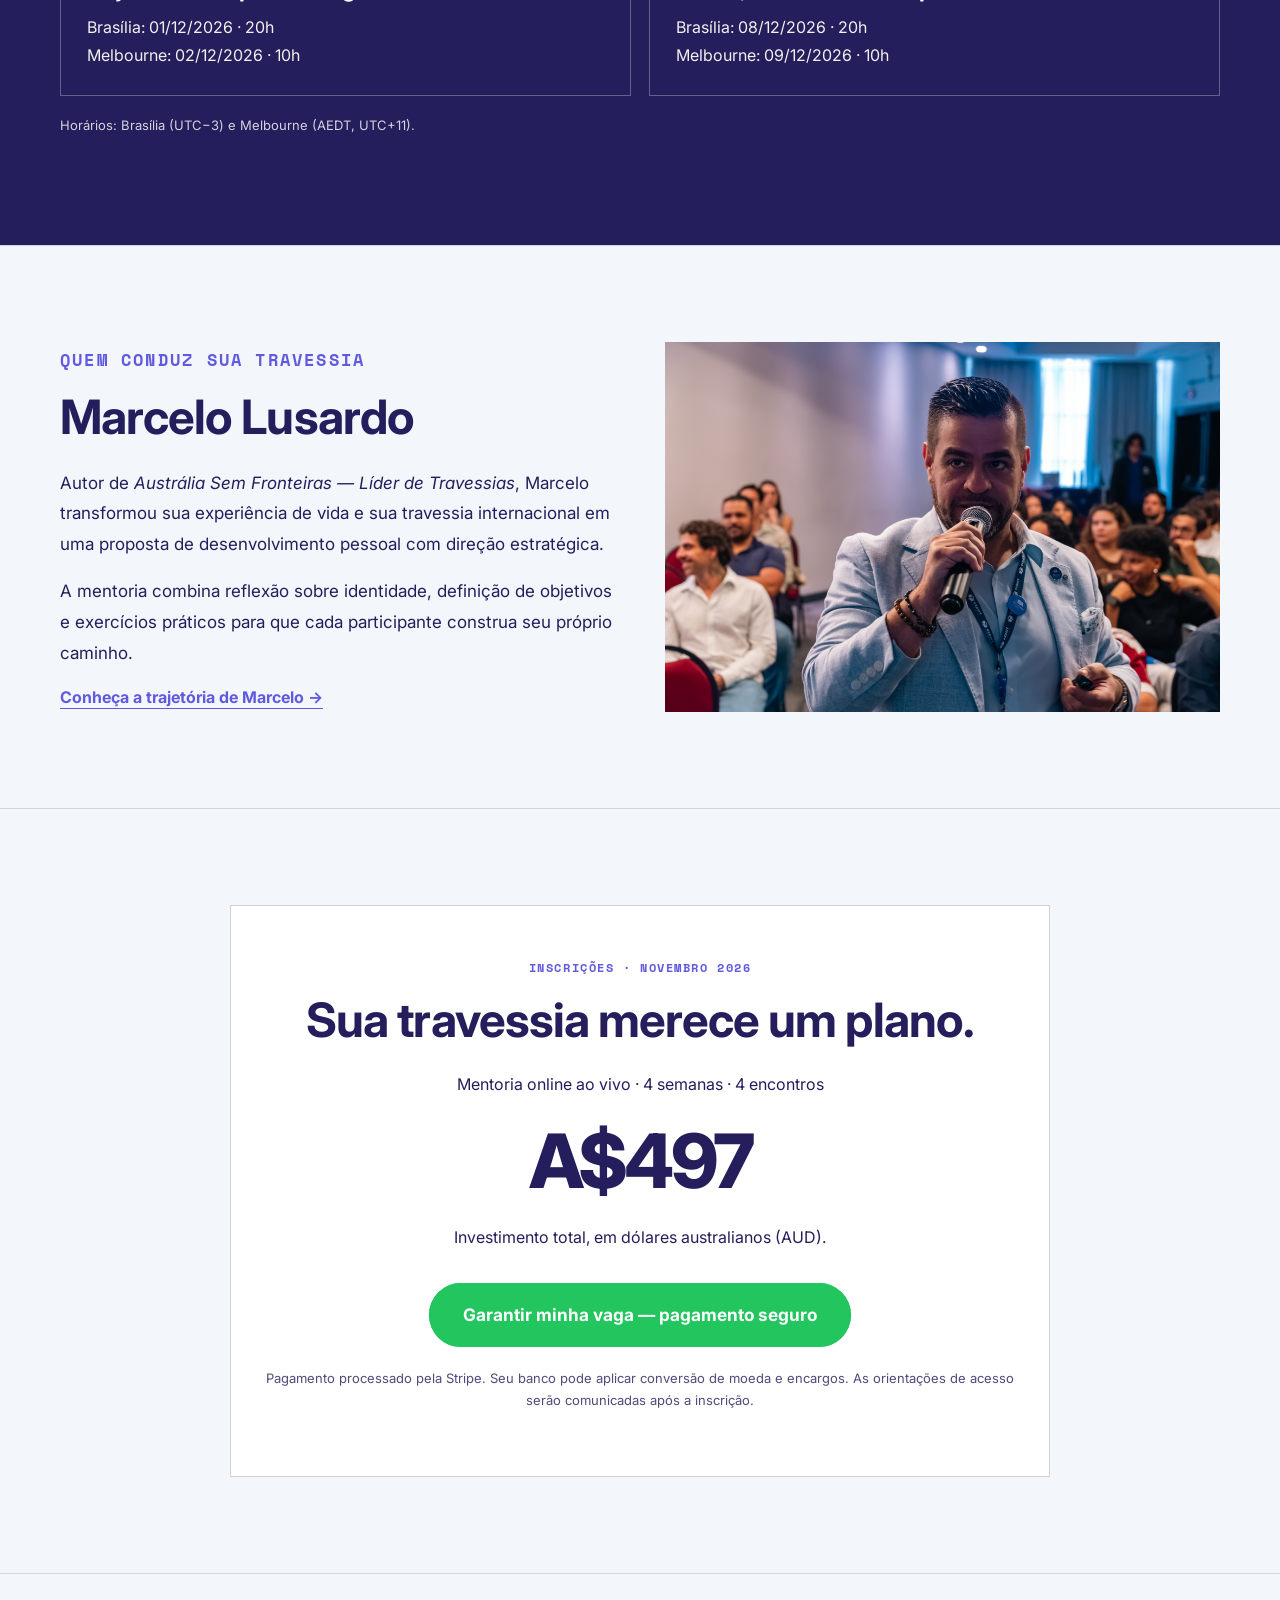
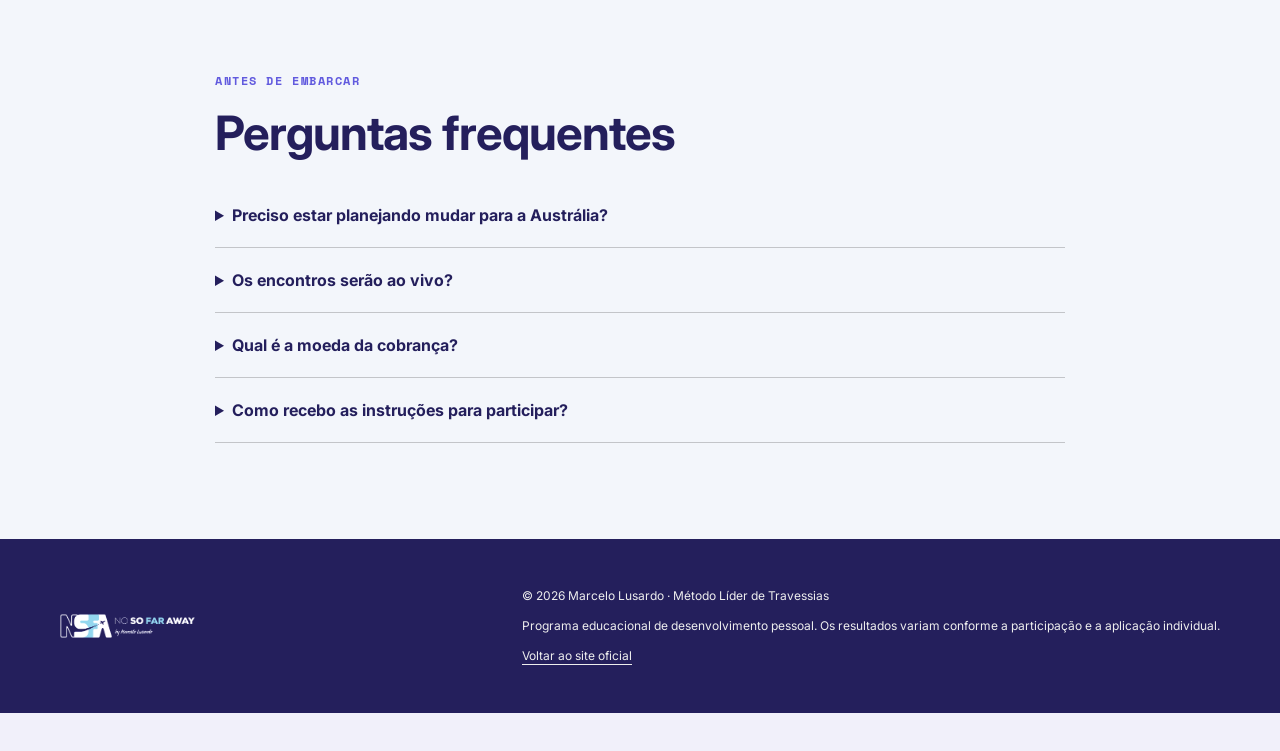
==== commit 569634f4: "Remove Halo Company developer credit from mentoria-4-semanas/index.html" ====
--- a/mentoria-4-semanas/index.html
+++ b/mentoria-4-semanas/index.html
@@ -40,5 +40,5 @@
 <section class="lt-section lt-section--paper" id="inscricao"><div class="lt-wrap"><div class="lt-offer"><p class="lt-eyebrow">Inscrições · Novembro 2026</p><h2 class="lt-title">Sua travessia merece um plano.</h2><p>Mentoria online ao vivo · 4 semanas · 4 encontros</p><div class="lt-offer__price">A$497</div><p>Investimento total, em dólares australianos (AUD).</p><a class="btn btn-ticket btn-large" href="https://buy.stripe.com/9B67sN2QX4Us5Y8gh9fAc01" target="_blank" rel="noopener"><span>Garantir minha vaga — pagamento seguro</span></a><p class="lt-note">Pagamento processado pela Stripe. Seu banco pode aplicar conversão de moeda e encargos. As orientações de acesso serão comunicadas após a inscrição.</p></div></div></section>
 <section class="lt-section lt-section--paper"><div class="lt-wrap lt-faq"><p class="lt-eyebrow">Antes de embarcar</p><h2 class="lt-title">Perguntas frequentes</h2><details><summary>Preciso estar planejando mudar para a Austrália?</summary><p>Não. O método é voltado a travessias pessoais e profissionais de diferentes tipos. A Austrália faz parte da história de Marcelo, mas sua travessia pode ser outra.</p></details><details><summary>Os encontros serão ao vivo?</summary><p>Sim. São quatro encontros online ao vivo, com duração prevista de 1h30 a 2h por encontro, nas datas informadas acima.</p></details><details><summary>Qual é a moeda da cobrança?</summary><p>O valor é A$497, cobrado em dólares australianos. A conversão para reais ou outra moeda depende das condições do seu cartão ou banco.</p></details><details><summary>Como recebo as instruções para participar?</summary><p>Após a inscrição, a equipe da mentoria enviará as orientações de acesso usando os dados de contato informados no pagamento.</p></details></div></section>
 </main>
-<footer class="lt-footer"><div class="lt-wrap lt-footer__inner"><a href="/"><img src="/assets/img/logo-nsfa.png" alt="No So Far Away"></a><div><p>© 2026 Marcelo Lusardo · Método Líder de Travessias</p><p>Programa educacional de desenvolvimento pessoal. Os resultados variam conforme a participação e a aplicação individual.</p><p><a class="lt-text-link" href="/">Voltar ao site oficial</a></p><p class="halo-credit-line" style="color:#fff">Desenvolvido por <a class="halo-credit" href="https://jgdini.github.io/halo-company/" target="_blank" rel="noopener" style="color:#fff"><svg viewBox="0 0 32 32" width="22" height="22" aria-hidden="true" class="halo-sym"><g transform="rotate(-90 16 16)" fill="none" stroke-width="3.2" stroke-linecap="round"><circle cx="16" cy="16" r="11" pathLength="300" stroke="#E0506F" stroke-dasharray="86 214"/><circle cx="16" cy="16" r="11" pathLength="300" stroke="#E7C493" stroke-dasharray="86 214" stroke-dashoffset="-100"/><circle cx="16" cy="16" r="11" pathLength="300" stroke="#F8F3EB" stroke-dasharray="86 214" stroke-dashoffset="-200"/></g></svg><span>halo <small>company</small></span></a></p></div></div></footer>
+<footer class="lt-footer"><div class="lt-wrap lt-footer__inner"><a href="/"><img src="/assets/img/logo-nsfa.png" alt="No So Far Away"></a><div><p>© 2026 Marcelo Lusardo · Método Líder de Travessias</p><p>Programa educacional de desenvolvimento pessoal. Os resultados variam conforme a participação e a aplicação individual.</p><p><a class="lt-text-link" href="/">Voltar ao site oficial</a></p></div></div></footer>
 </body></html>
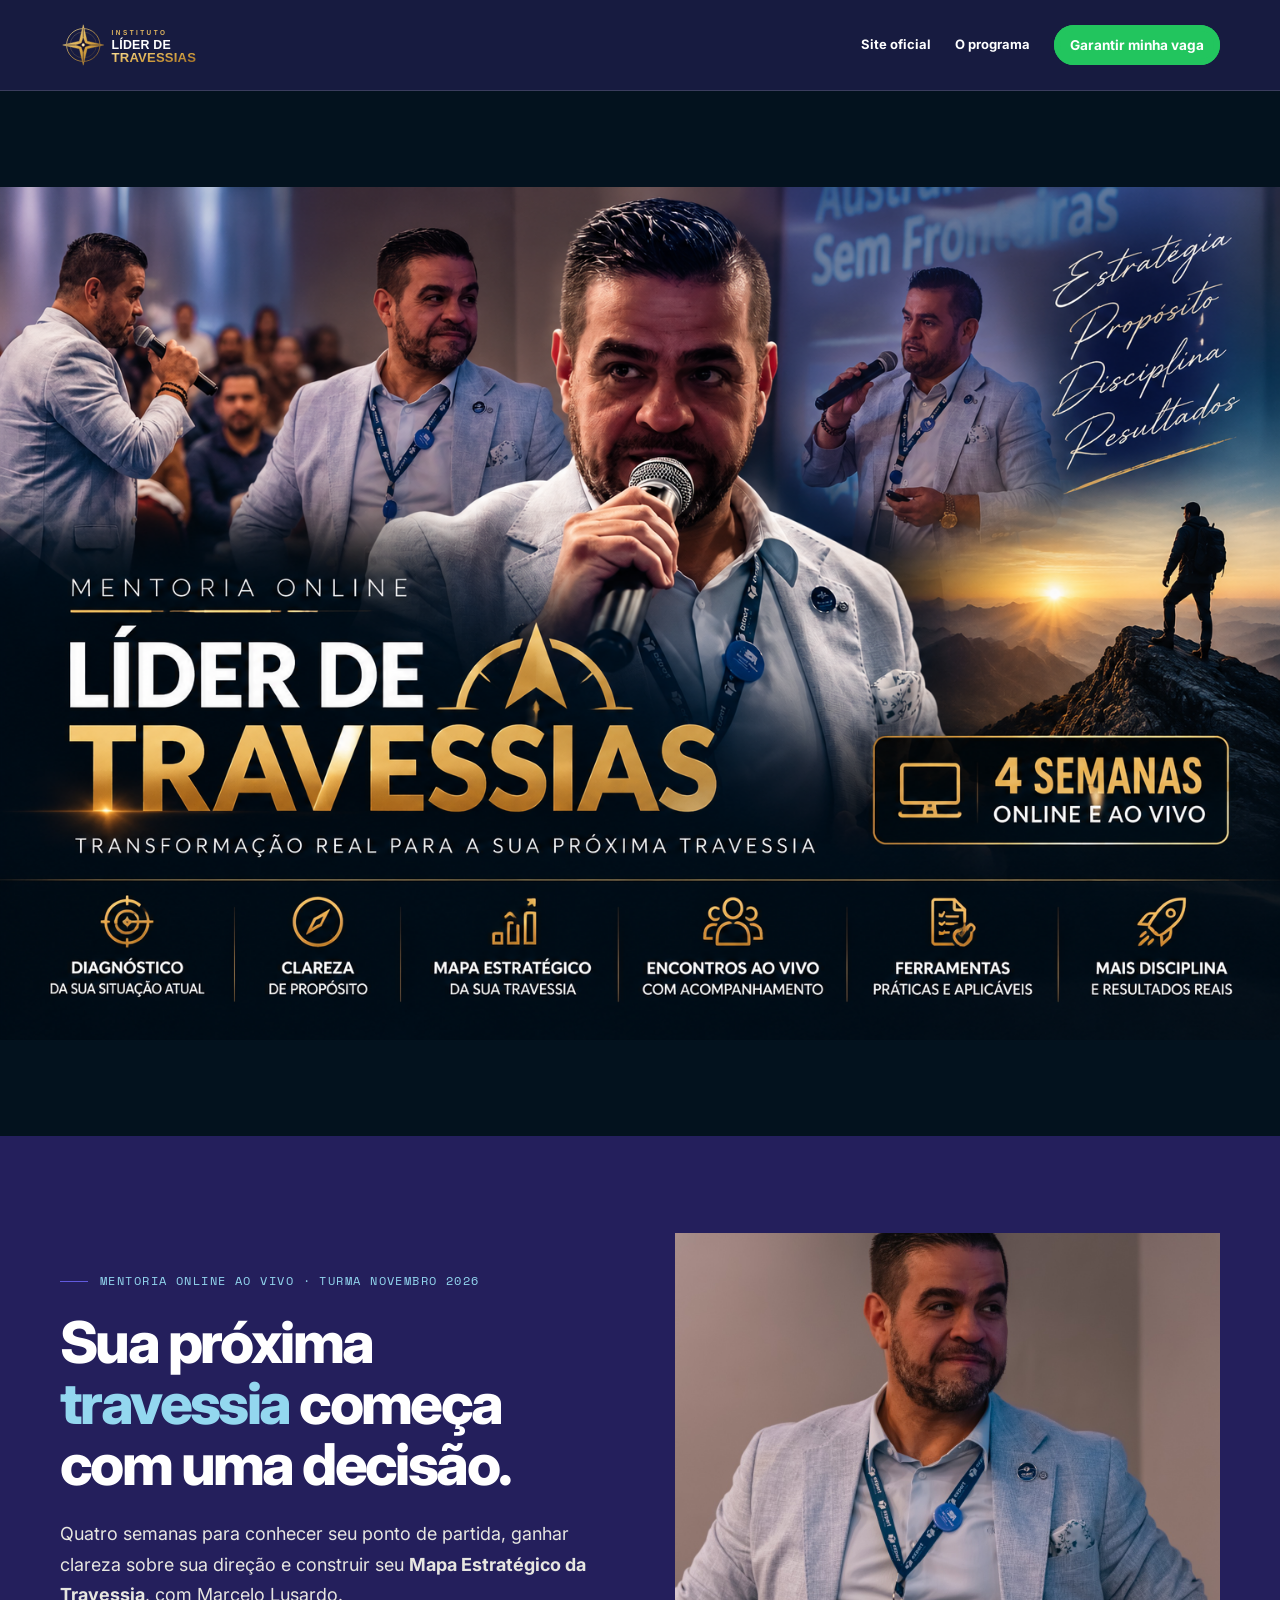
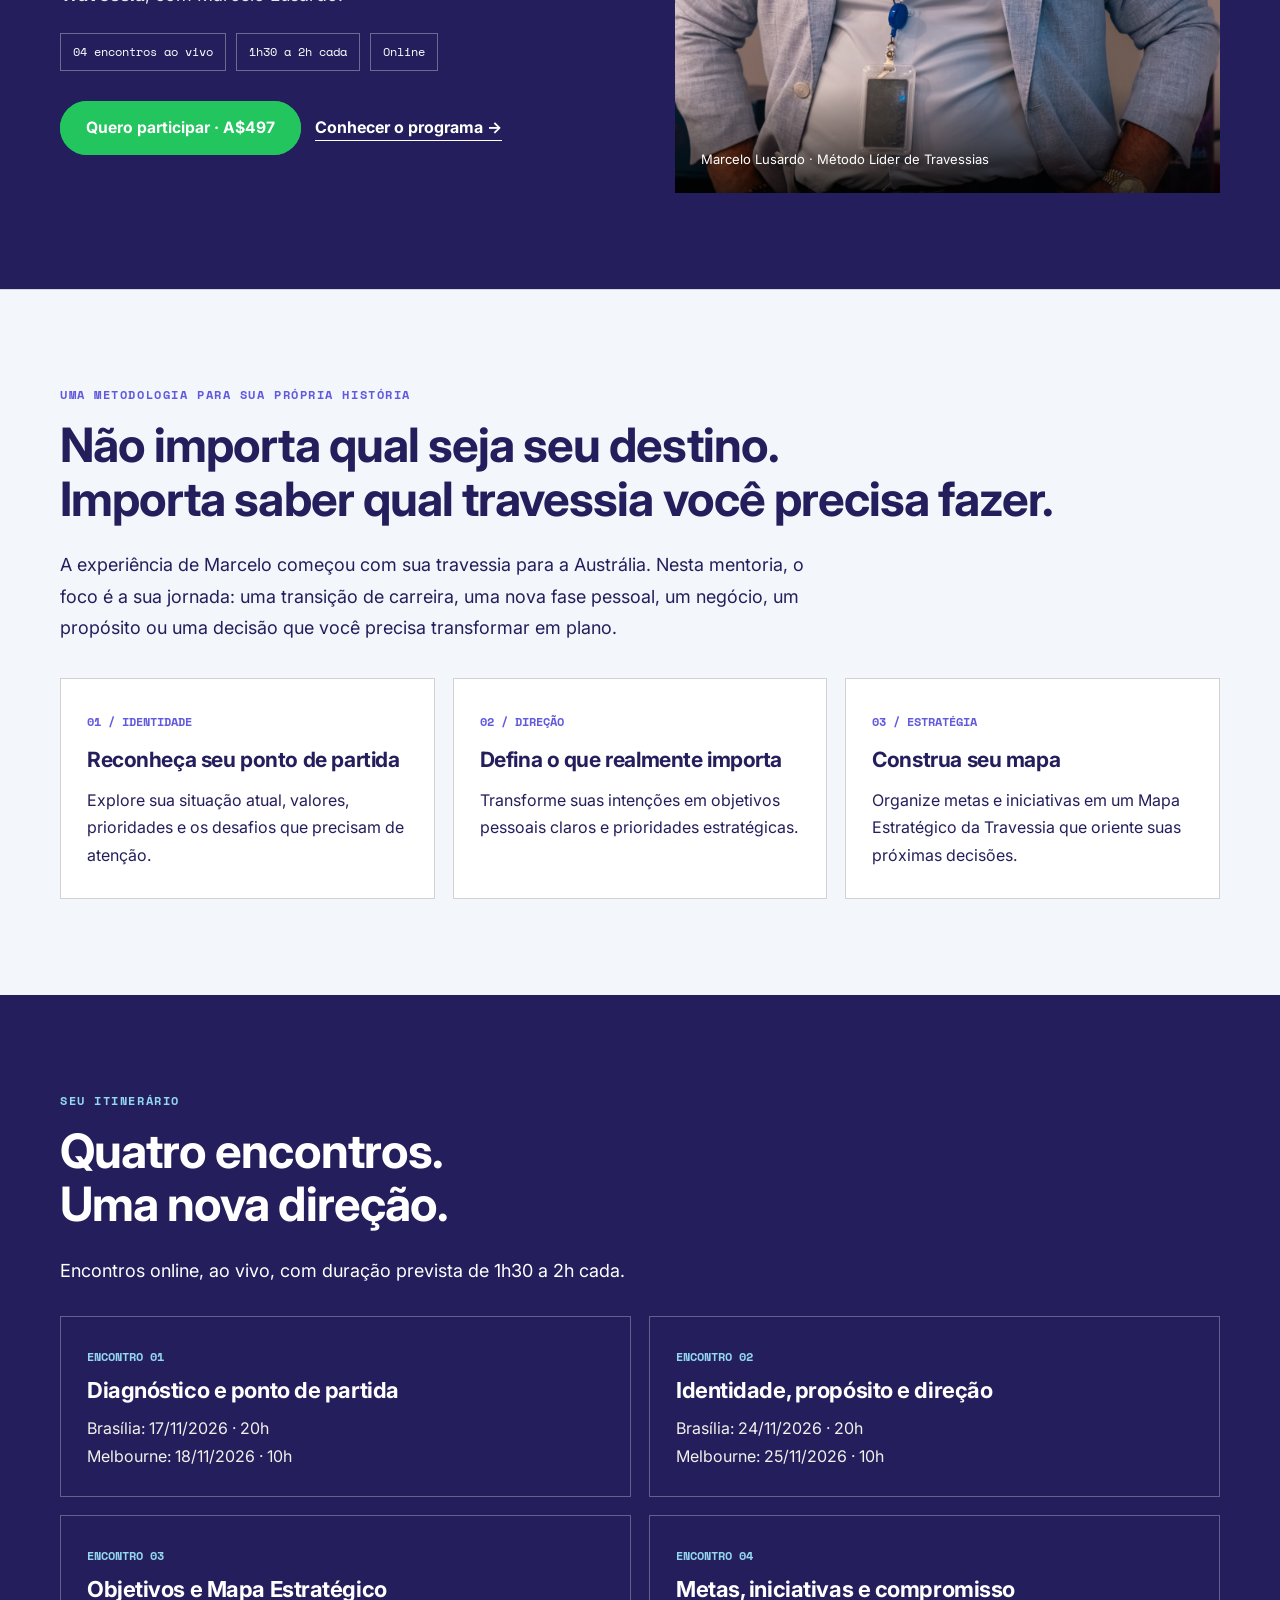
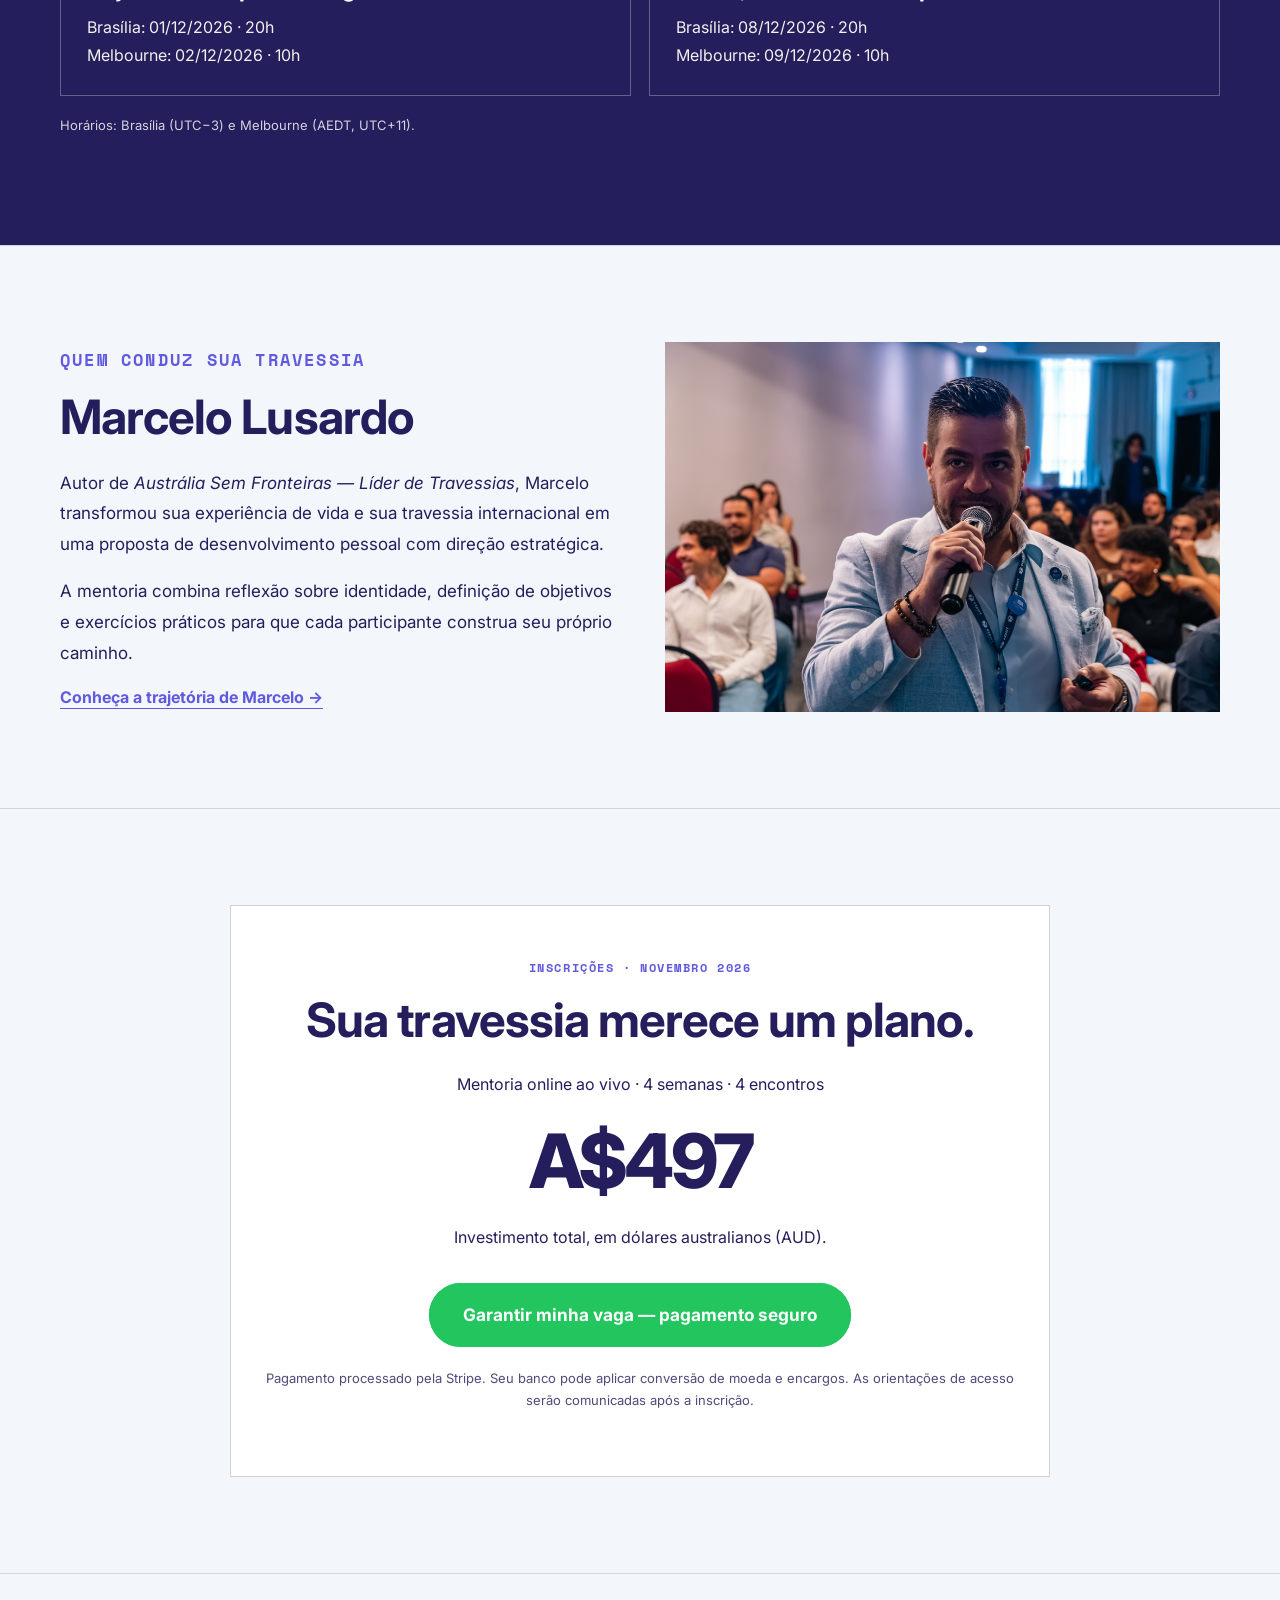
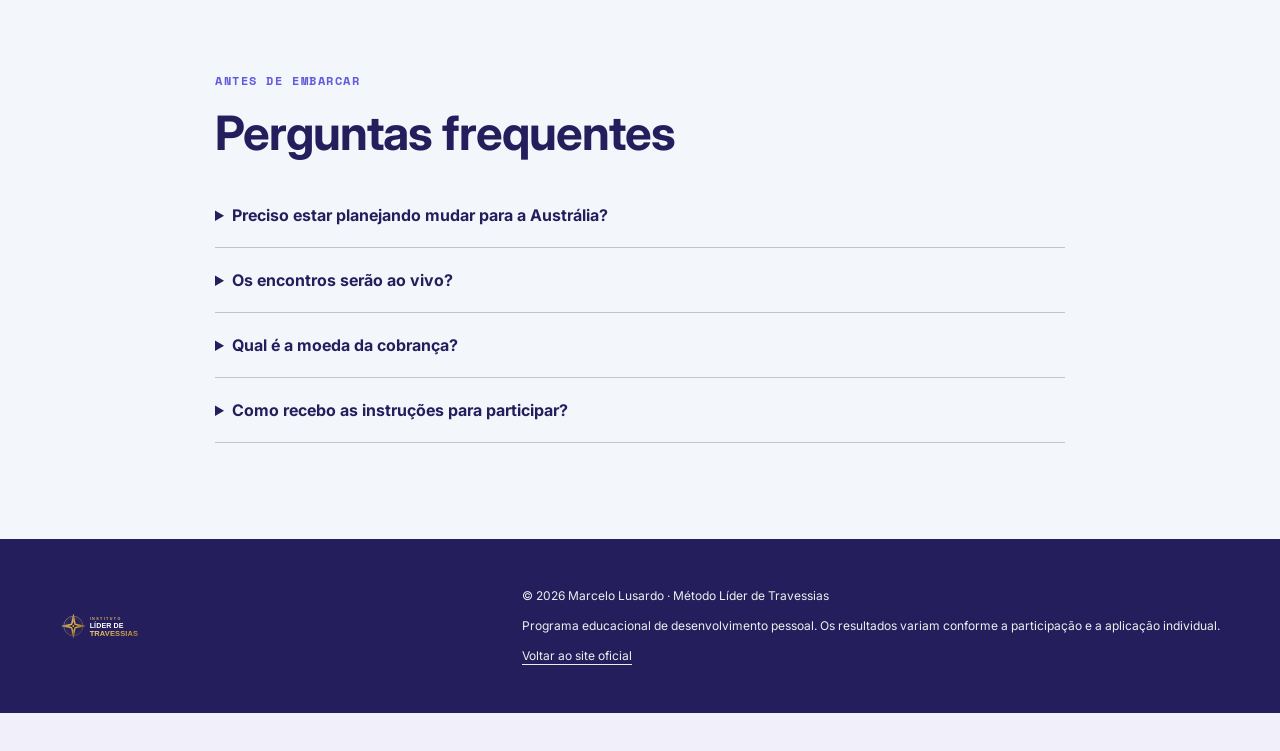
==== commit 47f9e7a8: "Use official Instituto Líder de Travessias logo on mentorship landing page" ====
--- a/mentoria-4-semanas/index.html
+++ b/mentoria-4-semanas/index.html
@@ -28,7 +28,7 @@
 </style>
 </head>
 <body class="v2 v2-brand v2-site">
-<header class="lt-header"><div class="lt-wrap lt-header__inner"><a href="/" aria-label="Voltar ao site principal"><img class="lt-logo" src="/assets/img/logo-nsfa.png" alt="No So Far Away — Austrália Sem Fronteiras"></a><div class="lt-header__links"><a href="/">Site oficial</a><a href="#programa">O programa</a><a class="btn btn-ticket btn-small" href="#inscricao"><span>Garantir minha vaga</span></a></div></div></header>
+<header class="lt-header"><div class="lt-wrap lt-header__inner"><a href="/" aria-label="Voltar ao site principal"><img class="lt-logo" src="/assets/img/logo-instituto.svg" alt="Instituto Líder de Travessias"></a><div class="lt-header__links"><a href="/">Site oficial</a><a href="#programa">O programa</a><a class="btn btn-ticket btn-small" href="#inscricao"><span>Garantir minha vaga</span></a></div></div></header>
 <main>
 <section class="lt-banner" aria-label="Mentoria Online Líder de Travessias — 4 semanas">
   <img src="lider-de-travessias-banner.png" alt="Mentoria Online Líder de Travessias — Marcelo Lusardo. Quatro semanas, diagnóstico, clareza, mapa estratégico, encontros ao vivo, ferramentas práticas e disciplina." fetchpriority="high" width="1536" height="1024">
@@ -40,5 +40,5 @@
 <section class="lt-section lt-section--paper" id="inscricao"><div class="lt-wrap"><div class="lt-offer"><p class="lt-eyebrow">Inscrições · Novembro 2026</p><h2 class="lt-title">Sua travessia merece um plano.</h2><p>Mentoria online ao vivo · 4 semanas · 4 encontros</p><div class="lt-offer__price">A$497</div><p>Investimento total, em dólares australianos (AUD).</p><a class="btn btn-ticket btn-large" href="https://buy.stripe.com/9B67sN2QX4Us5Y8gh9fAc01" target="_blank" rel="noopener"><span>Garantir minha vaga — pagamento seguro</span></a><p class="lt-note">Pagamento processado pela Stripe. Seu banco pode aplicar conversão de moeda e encargos. As orientações de acesso serão comunicadas após a inscrição.</p></div></div></section>
 <section class="lt-section lt-section--paper"><div class="lt-wrap lt-faq"><p class="lt-eyebrow">Antes de embarcar</p><h2 class="lt-title">Perguntas frequentes</h2><details><summary>Preciso estar planejando mudar para a Austrália?</summary><p>Não. O método é voltado a travessias pessoais e profissionais de diferentes tipos. A Austrália faz parte da história de Marcelo, mas sua travessia pode ser outra.</p></details><details><summary>Os encontros serão ao vivo?</summary><p>Sim. São quatro encontros online ao vivo, com duração prevista de 1h30 a 2h por encontro, nas datas informadas acima.</p></details><details><summary>Qual é a moeda da cobrança?</summary><p>O valor é A$497, cobrado em dólares australianos. A conversão para reais ou outra moeda depende das condições do seu cartão ou banco.</p></details><details><summary>Como recebo as instruções para participar?</summary><p>Após a inscrição, a equipe da mentoria enviará as orientações de acesso usando os dados de contato informados no pagamento.</p></details></div></section>
 </main>
-<footer class="lt-footer"><div class="lt-wrap lt-footer__inner"><a href="/"><img src="/assets/img/logo-nsfa.png" alt="No So Far Away"></a><div><p>© 2026 Marcelo Lusardo · Método Líder de Travessias</p><p>Programa educacional de desenvolvimento pessoal. Os resultados variam conforme a participação e a aplicação individual.</p><p><a class="lt-text-link" href="/">Voltar ao site oficial</a></p></div></div></footer>
+<footer class="lt-footer"><div class="lt-wrap lt-footer__inner"><a href="/"><img src="/assets/img/logo-instituto.svg" alt="Instituto Líder de Travessias"></a><div><p>© 2026 Marcelo Lusardo · Método Líder de Travessias</p><p>Programa educacional de desenvolvimento pessoal. Os resultados variam conforme a participação e a aplicação individual.</p><p><a class="lt-text-link" href="/">Voltar ao site oficial</a></p></div></div></footer>
 </body></html>
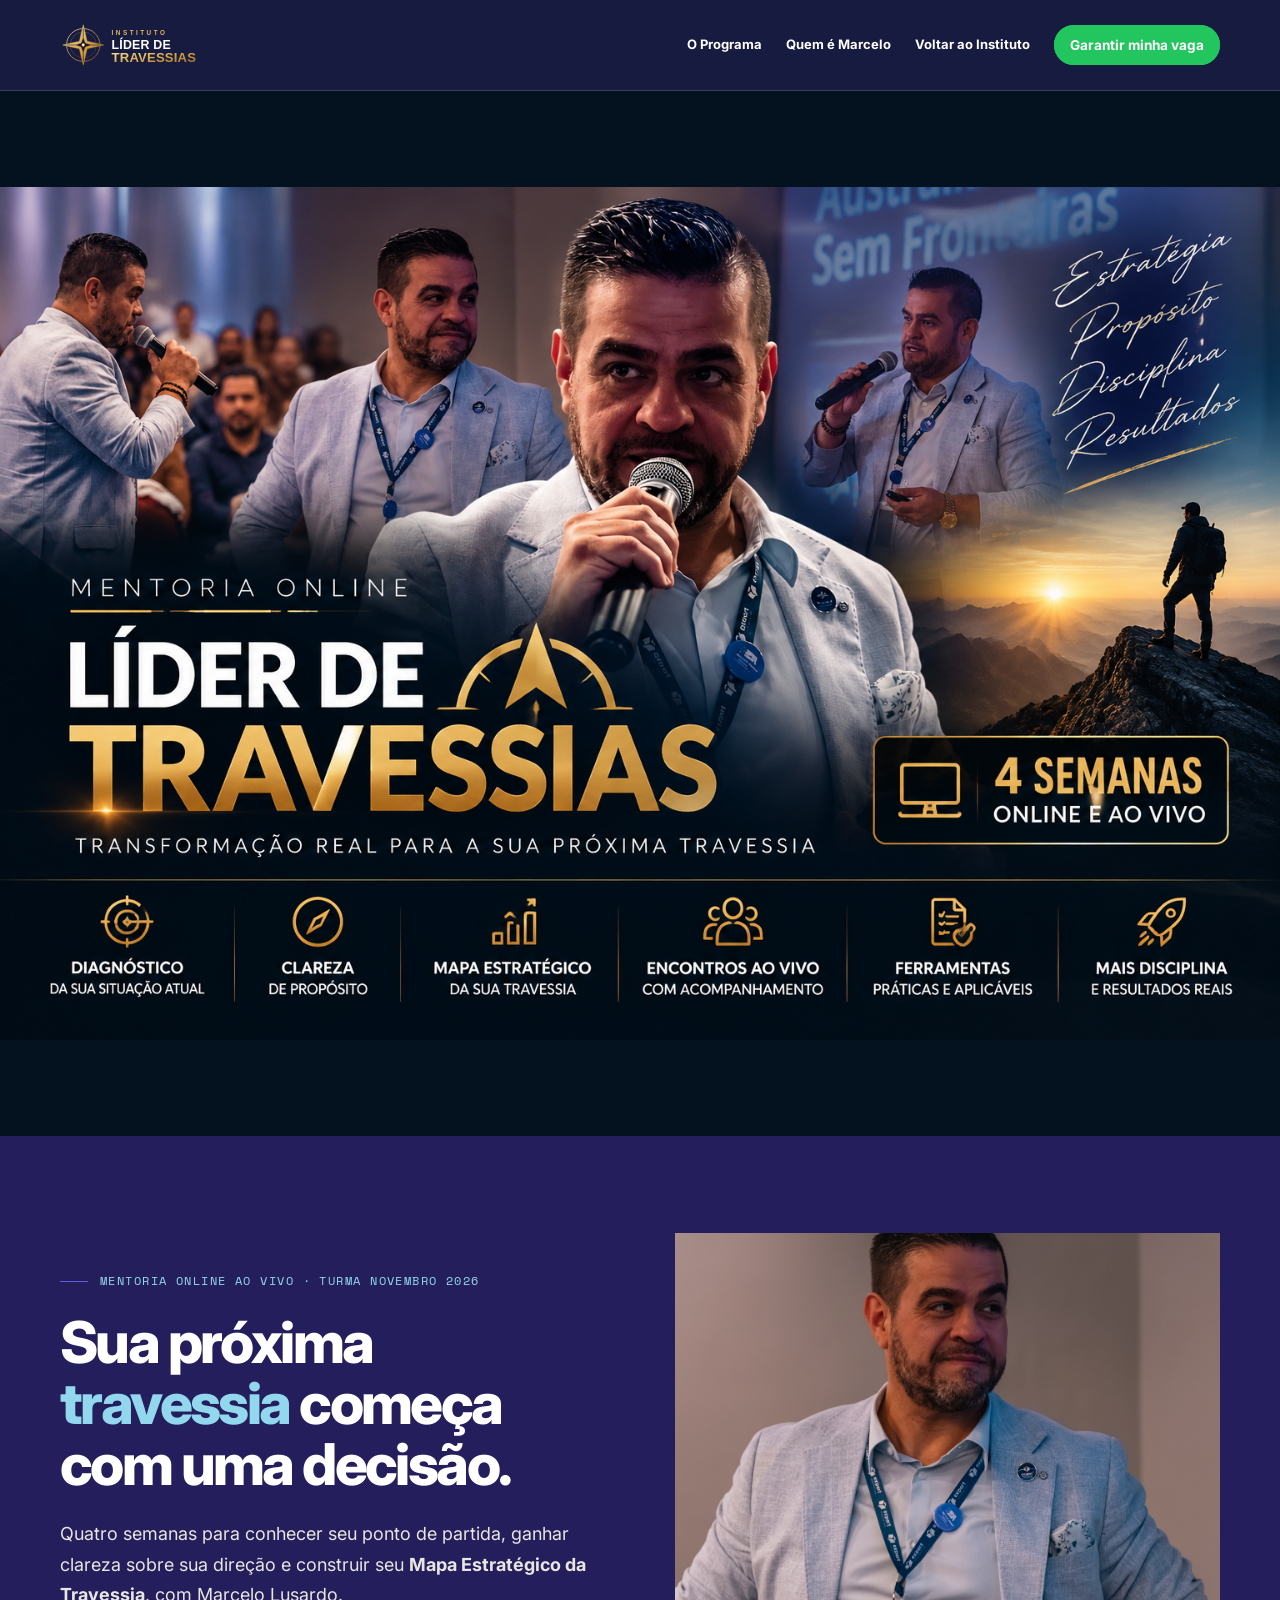
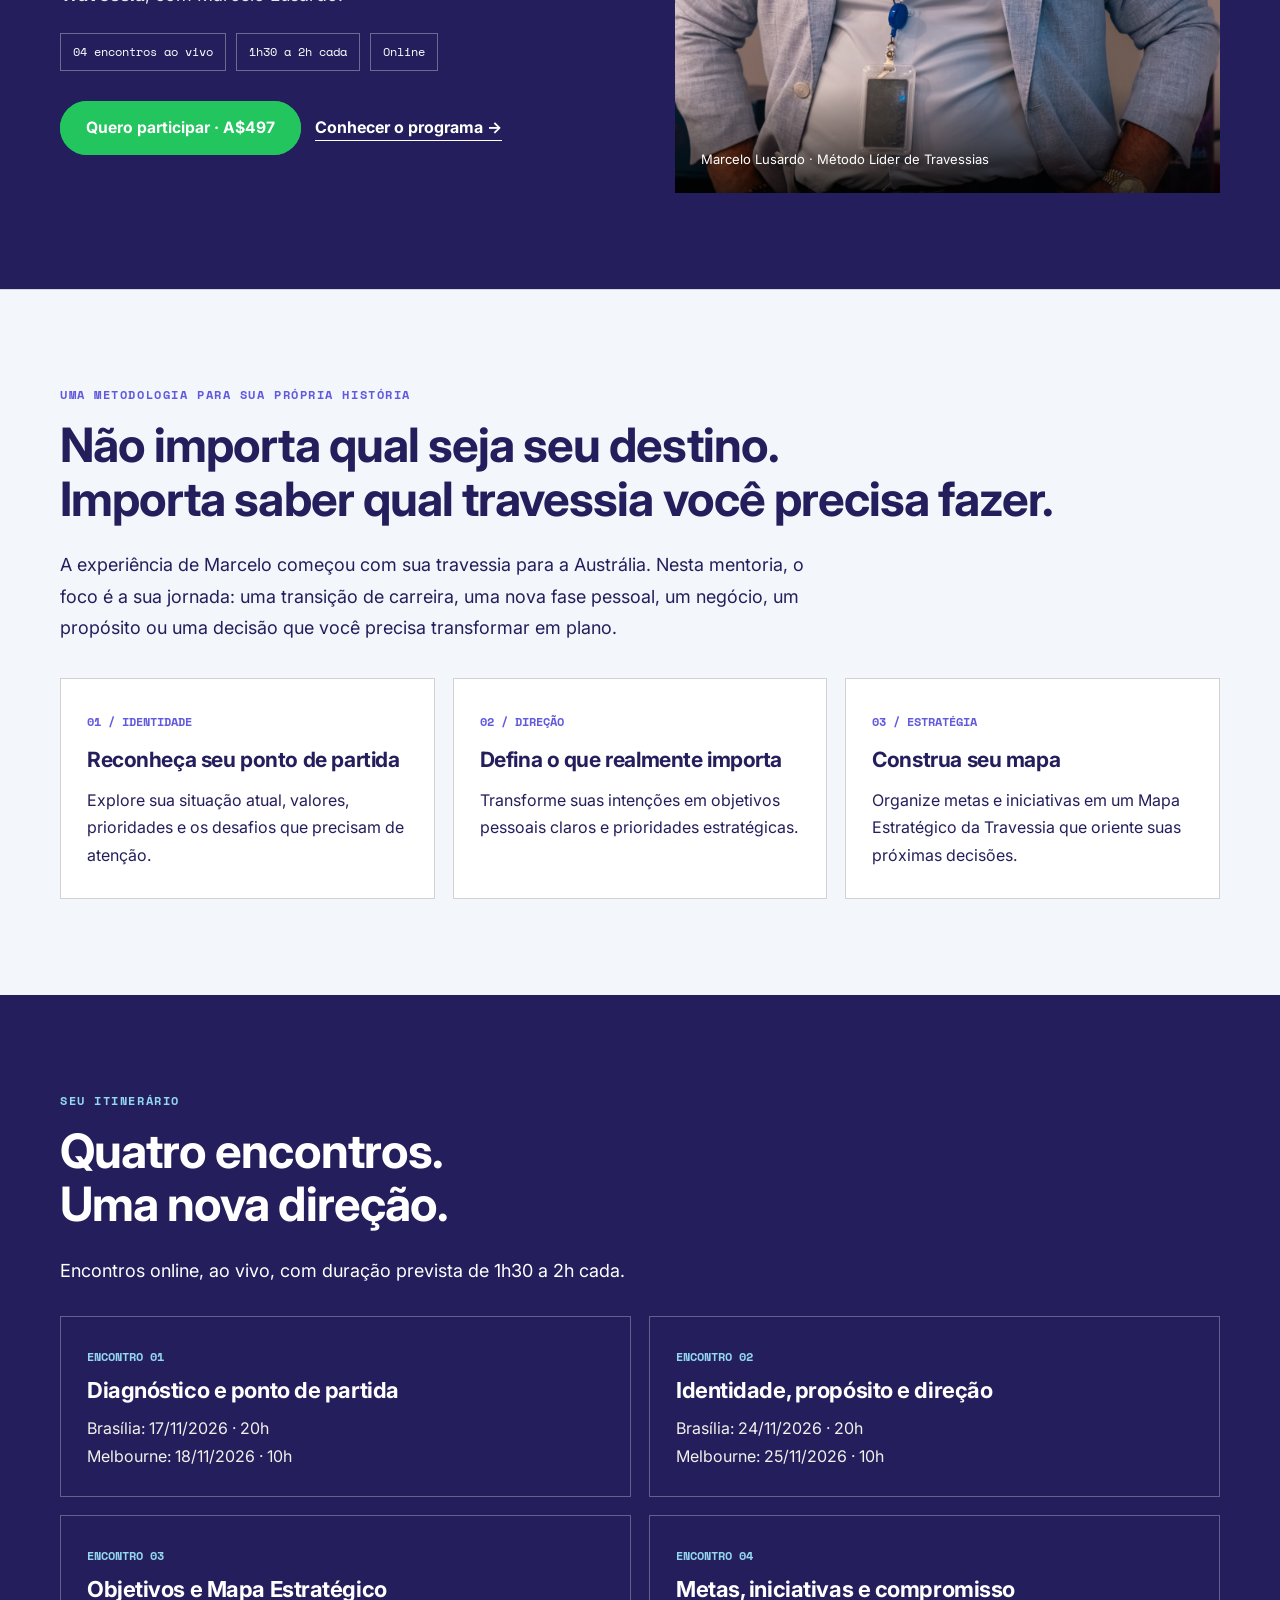
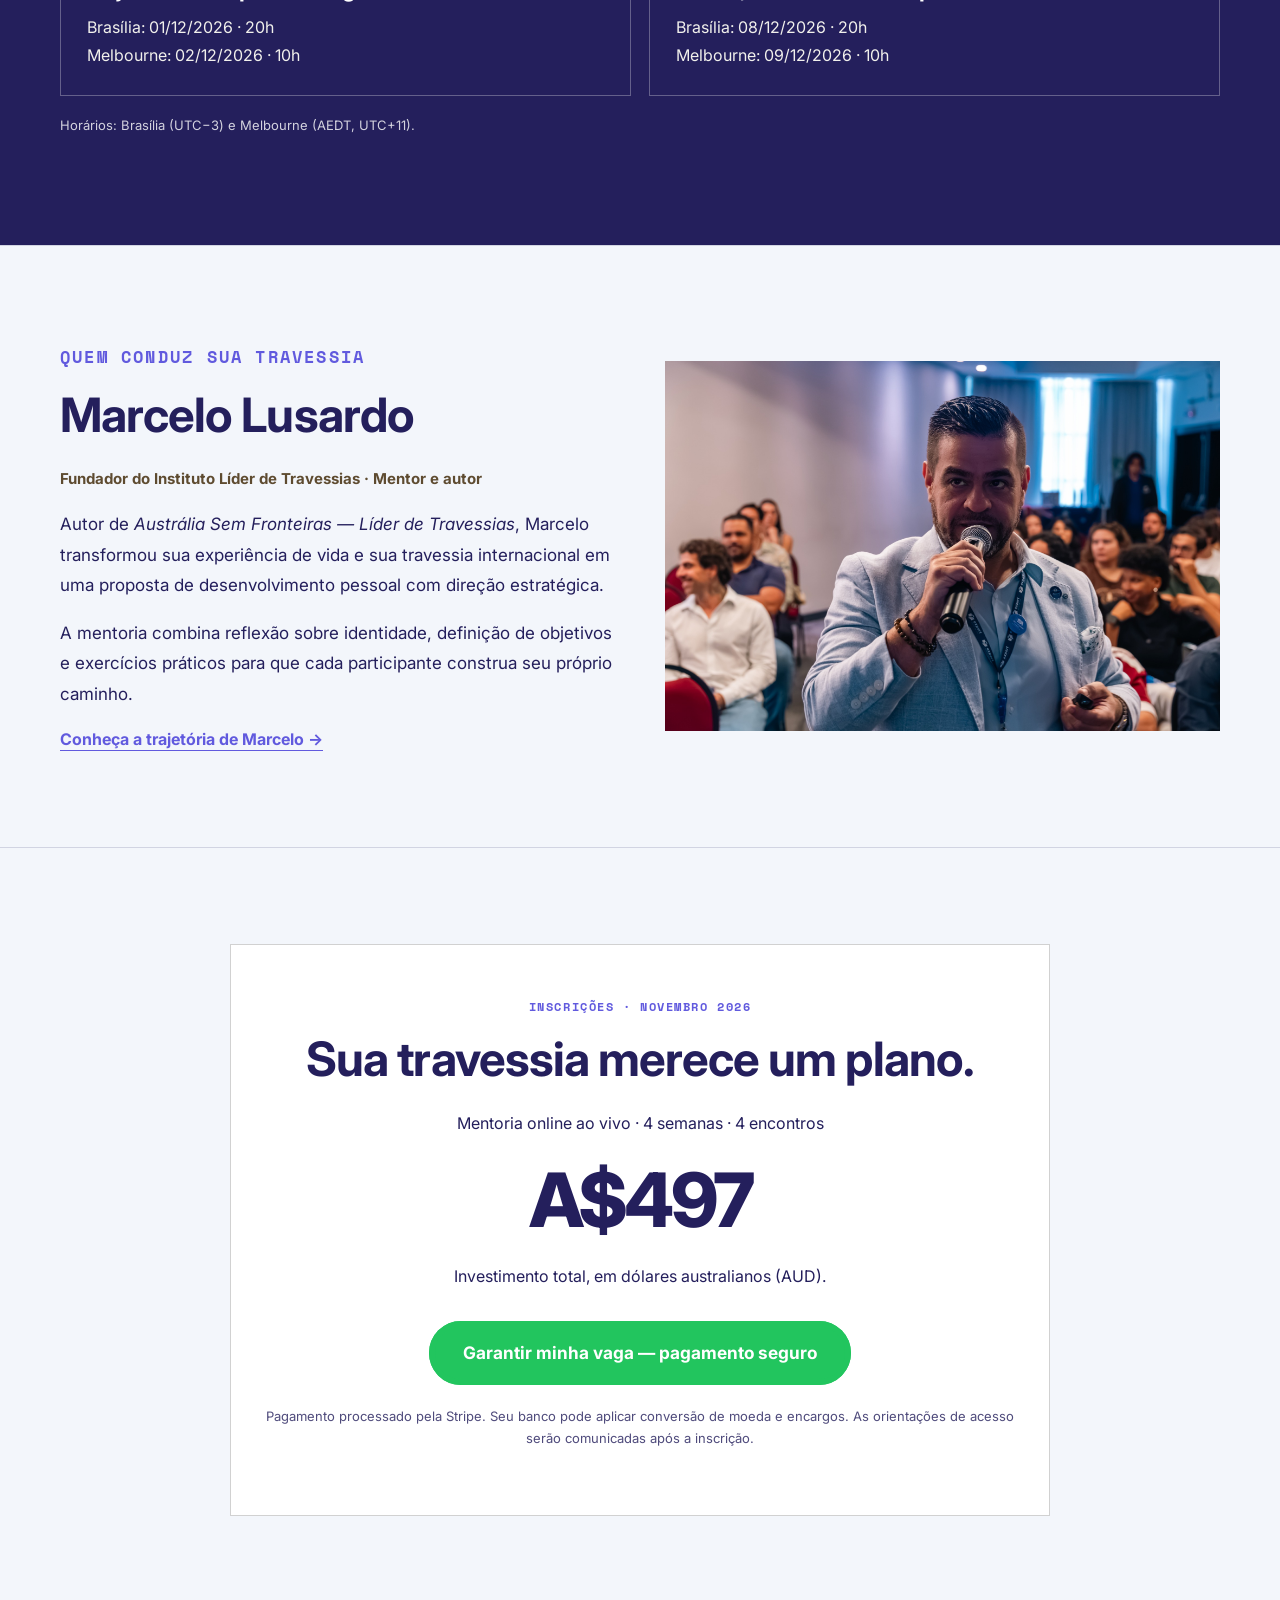
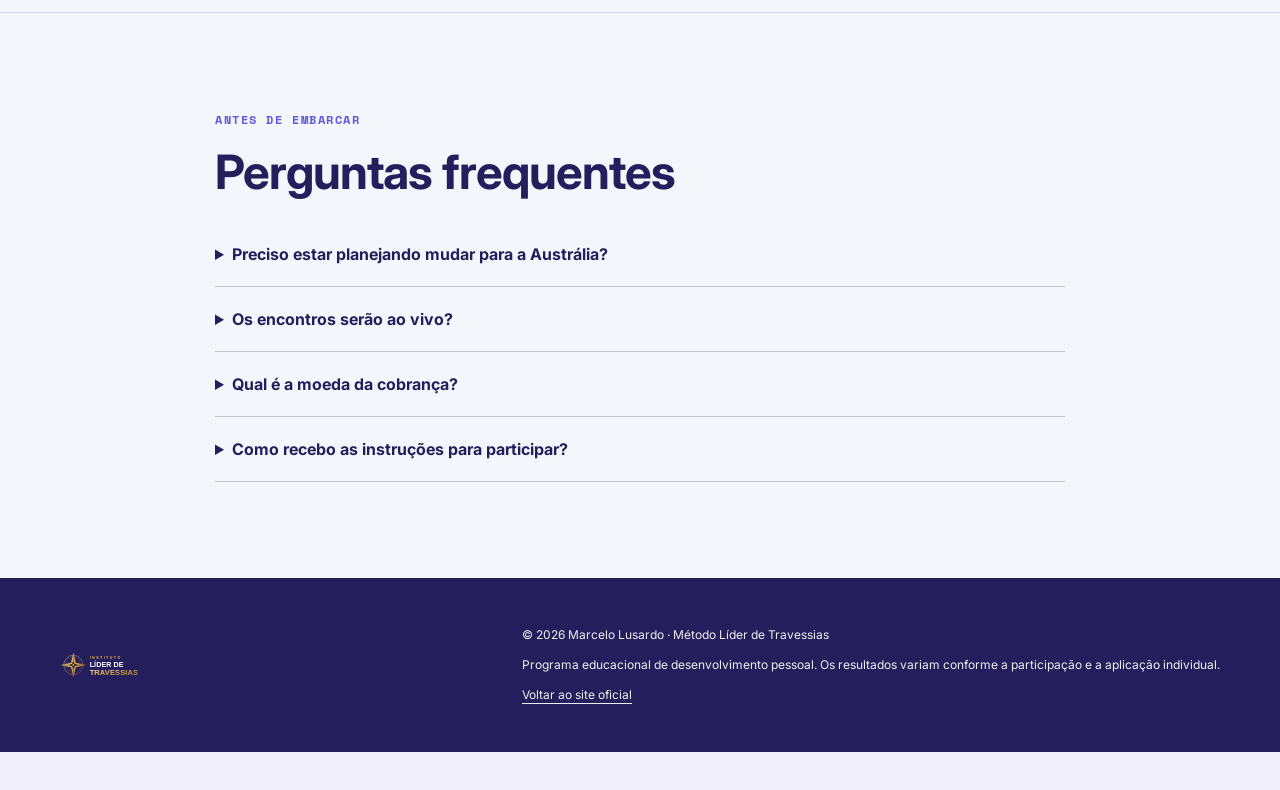
==== commit f1b66f00: "Improve mentorship LP navigation and founder credibility section" ====
--- a/mentoria-4-semanas/index.html
+++ b/mentoria-4-semanas/index.html
@@ -15,10 +15,10 @@
 /* Complementos exclusivos desta LP; paleta herdada do site principal. */
 :root{--lp-ink:var(--ink,#182d35);--lp-paper:var(--paper,#f6f3ec);--lp-gold:var(--gold,#b78d4e);--lp-rust:var(--rust,#b35d43)}
 *{box-sizing:border-box}html{scroll-behavior:smooth}body.v2.v2-brand.v2-site{margin:0;font-family:Inter,sans-serif} .lt-wrap{width:min(1160px,calc(100% - 44px));margin:auto}
-.lt-header{background:#171b40;border-bottom:1px solid rgba(255,255,255,.15);position:relative;z-index:2}.lt-header__inner{min-height:90px;display:flex;align-items:center;justify-content:space-between;gap:24px}.lt-logo{display:block;max-width:235px;width:100%;height:auto;max-height:80px;object-fit:contain;object-position:left}.lt-header__links{display:flex;align-items:center;gap:24px}.lt-header__links>a:not(.btn){font-size:13px;color:#fff;text-decoration:none;font-weight:700}
+.lt-header{background:#171b40;border-bottom:1px solid rgba(255,255,255,.15);position:relative;z-index:2}.lt-header__inner{min-height:90px;display:flex;align-items:center;justify-content:space-between;gap:24px}.lt-logo{display:block;max-width:235px;width:100%;height:auto;max-height:80px;object-fit:contain;object-position:left}.lt-header__links{display:flex;align-items:center;gap:24px}.lt-header__links>a:not(.btn){white-space:nowrap}.lt-mobile-nav{display:none}.lt-mobile-nav summary{list-style:none;cursor:pointer;color:#fff;border:1px solid #ffffff66;border-radius:8px;padding:10px 12px;font-weight:700;font-size:13px}.lt-mobile-nav summary::-webkit-details-marker{display:none}.lt-mobile-nav[open] summary{border-color:var(--lp-gold)}.lt-mobile-nav__panel{position:absolute;right:22px;top:calc(100% - 1px);width:min(300px,calc(100vw - 44px));background:#171b40;border:1px solid #ffffff33;box-shadow:0 18px 35px #0005;padding:12px;display:flex;flex-direction:column;gap:2px;z-index:10}.lt-mobile-nav__panel a{display:block;padding:13px 12px;color:#fff;text-decoration:none;font-size:14px;font-weight:700}.lt-mobile-nav__panel a:hover,.lt-mobile-nav__panel a:focus-visible{background:#ffffff18}.lt-mentor__credential{font-size:15px!important;color:#5e4b30;font-weight:700}.lt-header__links>a:not(.btn){font-size:13px;color:#fff;text-decoration:none;font-weight:700}
 .lt-hero{background:var(--lp-ink);color:#fff;padding:76px 0 88px}.lt-hero__grid{display:grid;grid-template-columns:1fr 1fr;gap:6%;align-items:center}.lt-hero .eyebrow{font-family:'Space Mono',monospace;text-transform:uppercase;letter-spacing:.12em;font-size:12px}.lt-hero h1{color:#fff;font-size:clamp(39px,4.5vw,68px);line-height:1.06;letter-spacing:-.045em;margin:18px 0 24px;font-weight:800}.lt-hero h1 em{font-style:normal;color:var(--lp-gold)}.lt-hero__lead{font-size:18px;line-height:1.7;color:#e7e6e0;max-width:610px}.lt-actions{display:flex;gap:14px;align-items:center;flex-wrap:wrap;margin-top:30px}.lt-hero__photo{margin:0;position:relative;min-height:420px;background:#31424a;overflow:hidden}.lt-hero__photo img{display:block;width:100%;height:100%;min-height:420px;max-height:560px;object-fit:cover;object-position:center}.lt-hero__photo figcaption{position:absolute;bottom:0;left:0;right:0;background:linear-gradient(transparent,rgba(0,0,0,.78));padding:65px 26px 24px;color:#fff;font-size:13px}.lt-facts{display:flex;flex-wrap:wrap;gap:10px;margin-top:22px}.lt-facts span{border:1px solid #ffffff55;padding:9px 12px;font-size:12px;font-family:'Space Mono',monospace}
 .lt-section{padding:88px 0}.lt-section--paper{background:var(--lp-paper);color:var(--lp-ink)}.lt-section--ink{background:var(--lp-ink);color:#fff}.lt-section--ink .lt-title{color:#fff}.lt-eyebrow{font:700 12px 'Space Mono',monospace;text-transform:uppercase;letter-spacing:.13em;color:var(--lp-rust);margin:0 0 15px}.lt-section--ink .lt-eyebrow{color:var(--lp-gold)}.lt-title{font-size:clamp(31px,3.7vw,50px);line-height:1.13;letter-spacing:-.035em;margin:0 0 24px;font-weight:800;color:var(--lp-ink)}.lt-lead{font-size:18px;line-height:1.75;max-width:780px}.lt-grid3{display:grid;grid-template-columns:repeat(3,1fr);gap:18px;margin-top:34px}.lt-card{border:1px solid rgba(0,0,0,.18);padding:29px 26px;background:#fff}.lt-card__num{font:700 12px 'Space Mono',monospace;color:var(--lp-rust)}.lt-card h3{font-size:21px;line-height:1.3;margin:14px 0}.lt-card p{line-height:1.7;margin:0}.lt-schedule{display:grid;grid-template-columns:repeat(2,1fr);gap:18px;margin-top:30px}.lt-session{padding:26px;border:1px solid #ffffff4a}.lt-session__code{font:700 12px 'Space Mono',monospace;color:var(--lp-gold)}.lt-session h3{font-size:22px;color:#fff;margin:12px 0}.lt-session p{color:#f1f0ec;line-height:1.75;margin:0}.lt-note{font-size:13px;opacity:.8;margin-top:20px}.lt-mentor{display:grid;grid-template-columns:1fr 1fr;gap:50px;align-items:center}.lt-mentor__photo{width:100%;height:auto;max-height:none;object-fit:contain;object-position:center;display:block}.lt-mentor p{font-size:17px;line-height:1.8}.lt-offer{max-width:820px;margin:auto;text-align:center;padding:52px 35px;border:1px solid rgba(0,0,0,.18);background:#fff}.lt-offer__price{font-size:clamp(48px,6vw,75px);letter-spacing:-.05em;line-height:1.1;font-weight:800;color:var(--lp-ink);margin:22px 0}.lt-offer p{line-height:1.7}.lt-offer .btn{margin-top:15px}.lt-faq{max-width:850px}.lt-faq details{border-bottom:1px solid rgba(0,0,0,.2);padding:20px 0}.lt-faq summary{font-weight:700;cursor:pointer}.lt-faq p{line-height:1.75}.lt-footer{padding:36px 0;background:var(--lp-ink);color:#fff}.lt-footer__inner{display:flex;justify-content:space-between;gap:22px;align-items:center;flex-wrap:wrap}.lt-footer img{width:135px;max-height:65px;object-fit:contain;object-position:left}.lt-footer p{font-size:12px;color:#eee}.lt-text-link{color:inherit;text-underline-offset:4px}
-@media(max-width:850px){.lt-hero__grid,.lt-mentor{grid-template-columns:1fr}.lt-grid3,.lt-schedule{grid-template-columns:1fr}.lt-header__links>a:not(.btn){display:none}.lt-header__inner{min-height:78px}.lt-logo{max-width:155px}.lt-hero{padding:54px 0}.lt-hero__photo{min-height:300px}.lt-hero__photo img{min-height:300px}.lt-section{padding:60px 0}.lt-mentor__photo{height:auto}.lt-header .btn{font-size:12px;padding:11px 12px}}
+@media(max-width:850px){.lt-hero__grid,.lt-mentor{grid-template-columns:1fr}.lt-grid3,.lt-schedule{grid-template-columns:1fr}.lt-header__links>a:not(.btn){display:none}.lt-mobile-nav{display:block}.lt-header__inner{min-height:78px}.lt-logo{max-width:155px}.lt-hero{padding:54px 0}.lt-hero__photo{min-height:300px}.lt-hero__photo img{min-height:300px}.lt-section{padding:60px 0}.lt-mentor__photo{height:auto}.lt-header .btn{font-size:12px;padding:11px 12px}}
 
 /* Banner principal: identidade visual fornecida pelo autor */
 .lt-banner{width:100%;background:#03121e;line-height:0;overflow:hidden}
@@ -28,7 +28,7 @@
 </style>
 </head>
 <body class="v2 v2-brand v2-site">
-<header class="lt-header"><div class="lt-wrap lt-header__inner"><a href="/" aria-label="Voltar ao site principal"><img class="lt-logo" src="/assets/img/logo-instituto.svg" alt="Instituto Líder de Travessias"></a><div class="lt-header__links"><a href="/">Site oficial</a><a href="#programa">O programa</a><a class="btn btn-ticket btn-small" href="#inscricao"><span>Garantir minha vaga</span></a></div></div></header>
+<header class="lt-header"><div class="lt-wrap lt-header__inner"><a href="/" aria-label="Voltar ao Instituto Líder de Travessias"><img class="lt-logo" src="/assets/img/logo-instituto.svg" alt="Instituto Líder de Travessias"></a><nav class="lt-header__links" aria-label="Navegação da mentoria"><a href="#programa">O Programa</a><a href="#quem-e-marcelo">Quem é Marcelo</a><a href="/">Voltar ao Instituto</a><a class="btn btn-ticket btn-small" href="#inscricao"><span>Garantir minha vaga</span></a></nav><details class="lt-mobile-nav"><summary aria-label="Abrir menu de navegação">Menu ☰</summary><nav class="lt-mobile-nav__panel" aria-label="Navegação móvel"><a href="#programa">O Programa</a><a href="#quem-e-marcelo">Quem é Marcelo</a><a href="/">Voltar ao Instituto</a></nav></details></div></header>
 <main>
 <section class="lt-banner" aria-label="Mentoria Online Líder de Travessias — 4 semanas">
   <img src="lider-de-travessias-banner.png" alt="Mentoria Online Líder de Travessias — Marcelo Lusardo. Quatro semanas, diagnóstico, clareza, mapa estratégico, encontros ao vivo, ferramentas práticas e disciplina." fetchpriority="high" width="1536" height="1024">
@@ -36,7 +36,7 @@
 <section class="lt-hero"><div class="lt-wrap lt-hero__grid"><div><p class="eyebrow">Mentoria online ao vivo · Turma novembro 2026</p><h1>Sua próxima <em>travessia</em> começa com uma decisão.</h1><p class="lt-hero__lead">Quatro semanas para conhecer seu ponto de partida, ganhar clareza sobre sua direção e construir seu <strong>Mapa Estratégico da Travessia</strong>, com Marcelo Lusardo.</p><div class="lt-facts"><span>04 encontros ao vivo</span><span>1h30 a 2h cada</span><span>Online</span></div><div class="lt-actions"><a class="btn btn-ticket" href="https://buy.stripe.com/9B67sN2QX4Us5Y8gh9fAc01" target="_blank" rel="noopener"><span>Quero participar · A$497</span></a><a class="link-inline link-inline--light" href="#programa">Conhecer o programa →</a></div></div><figure class="lt-hero__photo"><img src="marcelo-evento.jpg" alt="Marcelo Lusardo em evento, apresentando sua trajetória e experiências de liderança"><figcaption>Marcelo Lusardo · Método Líder de Travessias</figcaption></figure></div></section>
 <section class="lt-section lt-section--paper"><div class="lt-wrap"><p class="lt-eyebrow">Uma metodologia para sua própria história</p><h2 class="lt-title">Não importa qual seja seu destino.<br>Importa saber qual travessia você precisa fazer.</h2><p class="lt-lead">A experiência de Marcelo começou com sua travessia para a Austrália. Nesta mentoria, o foco é a sua jornada: uma transição de carreira, uma nova fase pessoal, um negócio, um propósito ou uma decisão que você precisa transformar em plano.</p><div class="lt-grid3"><article class="lt-card"><span class="lt-card__num">01 / IDENTIDADE</span><h3>Reconheça seu ponto de partida</h3><p>Explore sua situação atual, valores, prioridades e os desafios que precisam de atenção.</p></article><article class="lt-card"><span class="lt-card__num">02 / DIREÇÃO</span><h3>Defina o que realmente importa</h3><p>Transforme suas intenções em objetivos pessoais claros e prioridades estratégicas.</p></article><article class="lt-card"><span class="lt-card__num">03 / ESTRATÉGIA</span><h3>Construa seu mapa</h3><p>Organize metas e iniciativas em um Mapa Estratégico da Travessia que oriente suas próximas decisões.</p></article></div></div></section>
 <section class="lt-section lt-section--ink" id="programa"><div class="lt-wrap"><p class="lt-eyebrow">Seu itinerário</p><h2 class="lt-title">Quatro encontros.<br>Uma nova direção.</h2><p class="lt-lead">Encontros online, ao vivo, com duração prevista de 1h30 a 2h cada.</p><div class="lt-schedule"><article class="lt-session"><span class="lt-session__code">ENCONTRO 01</span><h3>Diagnóstico e ponto de partida</h3><p>Brasília: 17/11/2026 · 20h<br>Melbourne: 18/11/2026 · 10h</p></article><article class="lt-session"><span class="lt-session__code">ENCONTRO 02</span><h3>Identidade, propósito e direção</h3><p>Brasília: 24/11/2026 · 20h<br>Melbourne: 25/11/2026 · 10h</p></article><article class="lt-session"><span class="lt-session__code">ENCONTRO 03</span><h3>Objetivos e Mapa Estratégico</h3><p>Brasília: 01/12/2026 · 20h<br>Melbourne: 02/12/2026 · 10h</p></article><article class="lt-session"><span class="lt-session__code">ENCONTRO 04</span><h3>Metas, iniciativas e compromisso</h3><p>Brasília: 08/12/2026 · 20h<br>Melbourne: 09/12/2026 · 10h</p></article></div><p class="lt-note">Horários: Brasília (UTC−3) e Melbourne (AEDT, UTC+11).</p></div></section>
-<section class="lt-section lt-section--paper"><div class="lt-wrap lt-mentor"><div><p class="lt-eyebrow">Quem conduz sua travessia</p><h2 class="lt-title">Marcelo Lusardo</h2><p>Autor de <em>Austrália Sem Fronteiras — Líder de Travessias</em>, Marcelo transformou sua experiência de vida e sua travessia internacional em uma proposta de desenvolvimento pessoal com direção estratégica.</p><p>A mentoria combina reflexão sobre identidade, definição de objetivos e exercícios práticos para que cada participante construa seu próprio caminho.</p><a class="link-inline" href="/marcelo-lusardo.html">Conheça a trajetória de Marcelo →</a></div><img class="lt-mentor__photo" src="marcelo-palestra.jpg" alt="Marcelo Lusardo durante um evento"></div></section>
+<section class="lt-section lt-section--paper" id="quem-e-marcelo"><div class="lt-wrap lt-mentor"><div><p class="lt-eyebrow">Quem conduz sua travessia</p><h2 class="lt-title">Marcelo Lusardo</h2><p class="lt-mentor__credential">Fundador do Instituto Líder de Travessias · Mentor e autor</p><p>Autor de <em>Austrália Sem Fronteiras — Líder de Travessias</em>, Marcelo transformou sua experiência de vida e sua travessia internacional em uma proposta de desenvolvimento pessoal com direção estratégica.</p><p>A mentoria combina reflexão sobre identidade, definição de objetivos e exercícios práticos para que cada participante construa seu próprio caminho.</p><a class="link-inline" href="/marcelo-lusardo.html">Conheça a trajetória de Marcelo →</a></div><img class="lt-mentor__photo" src="marcelo-palestra.jpg" alt="Marcelo Lusardo durante um evento"></div></section>
 <section class="lt-section lt-section--paper" id="inscricao"><div class="lt-wrap"><div class="lt-offer"><p class="lt-eyebrow">Inscrições · Novembro 2026</p><h2 class="lt-title">Sua travessia merece um plano.</h2><p>Mentoria online ao vivo · 4 semanas · 4 encontros</p><div class="lt-offer__price">A$497</div><p>Investimento total, em dólares australianos (AUD).</p><a class="btn btn-ticket btn-large" href="https://buy.stripe.com/9B67sN2QX4Us5Y8gh9fAc01" target="_blank" rel="noopener"><span>Garantir minha vaga — pagamento seguro</span></a><p class="lt-note">Pagamento processado pela Stripe. Seu banco pode aplicar conversão de moeda e encargos. As orientações de acesso serão comunicadas após a inscrição.</p></div></div></section>
 <section class="lt-section lt-section--paper"><div class="lt-wrap lt-faq"><p class="lt-eyebrow">Antes de embarcar</p><h2 class="lt-title">Perguntas frequentes</h2><details><summary>Preciso estar planejando mudar para a Austrália?</summary><p>Não. O método é voltado a travessias pessoais e profissionais de diferentes tipos. A Austrália faz parte da história de Marcelo, mas sua travessia pode ser outra.</p></details><details><summary>Os encontros serão ao vivo?</summary><p>Sim. São quatro encontros online ao vivo, com duração prevista de 1h30 a 2h por encontro, nas datas informadas acima.</p></details><details><summary>Qual é a moeda da cobrança?</summary><p>O valor é A$497, cobrado em dólares australianos. A conversão para reais ou outra moeda depende das condições do seu cartão ou banco.</p></details><details><summary>Como recebo as instruções para participar?</summary><p>Após a inscrição, a equipe da mentoria enviará as orientações de acesso usando os dados de contato informados no pagamento.</p></details></div></section>
 </main>
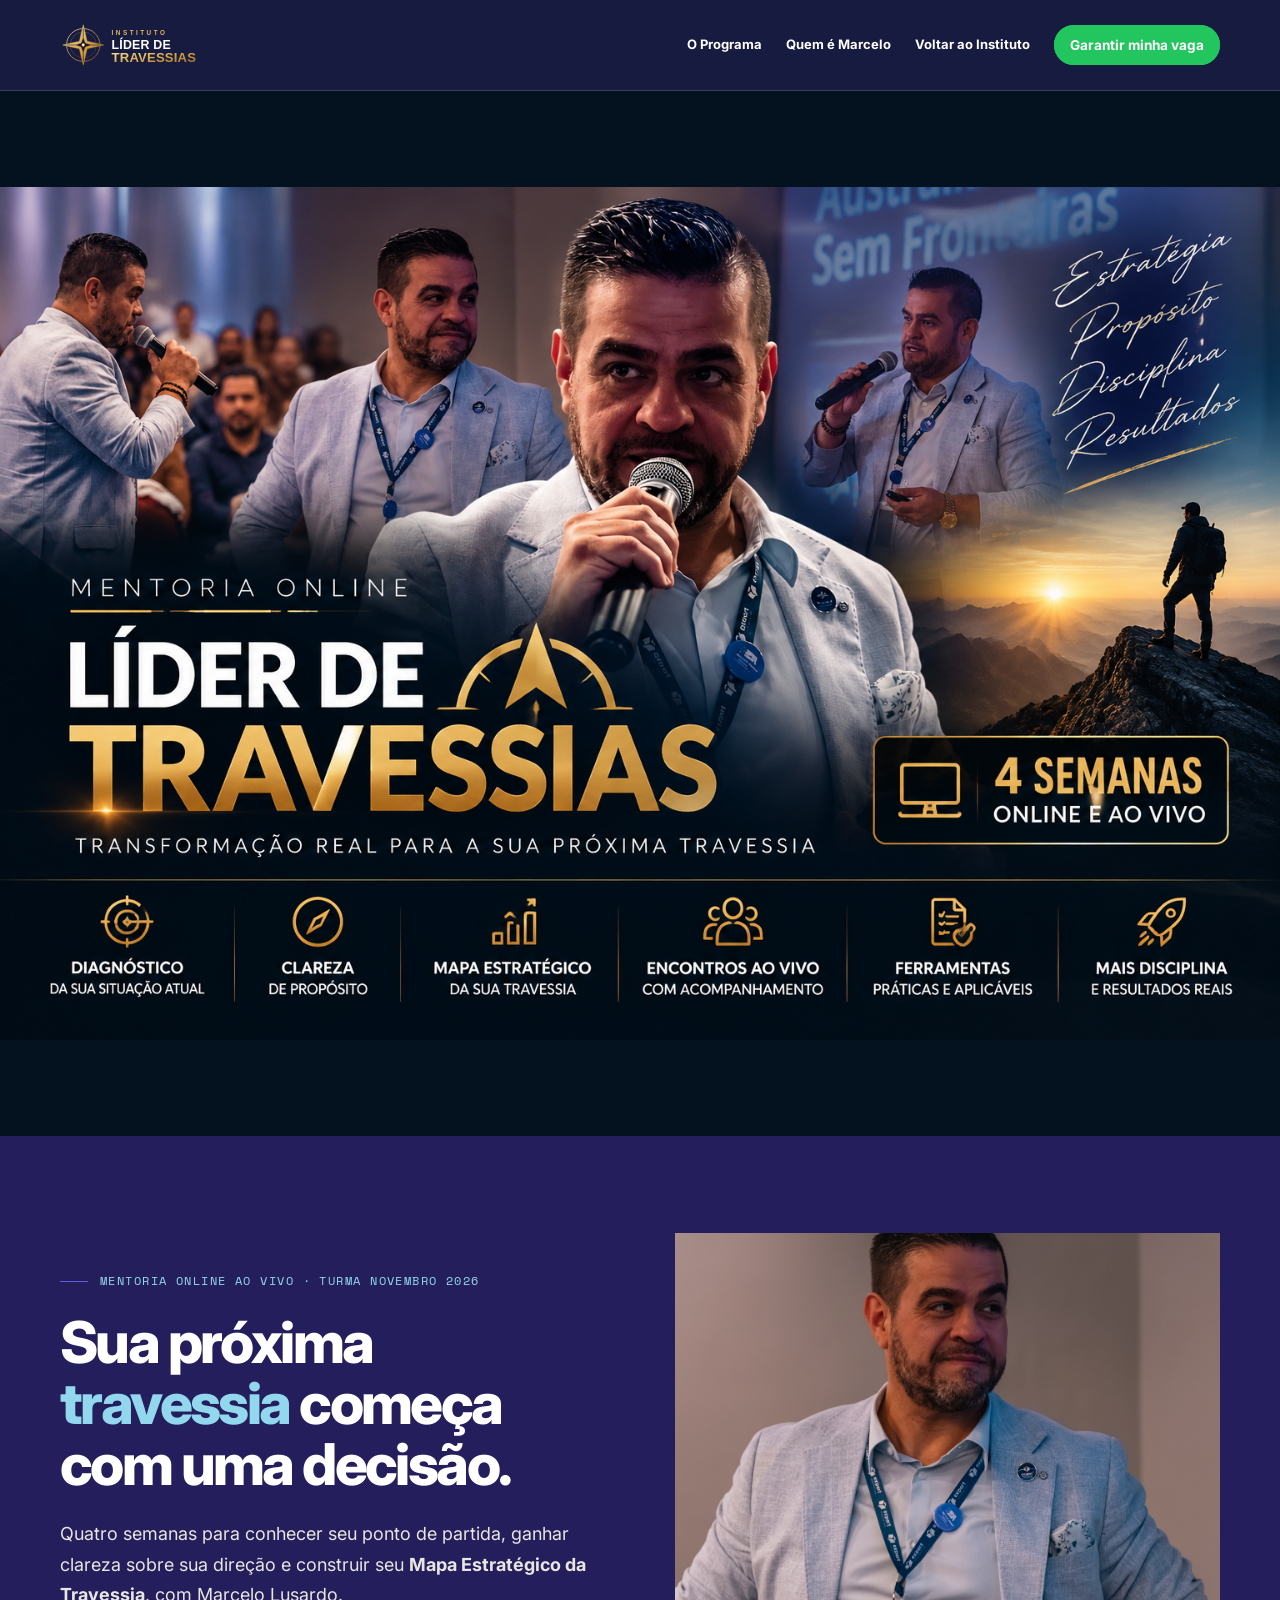
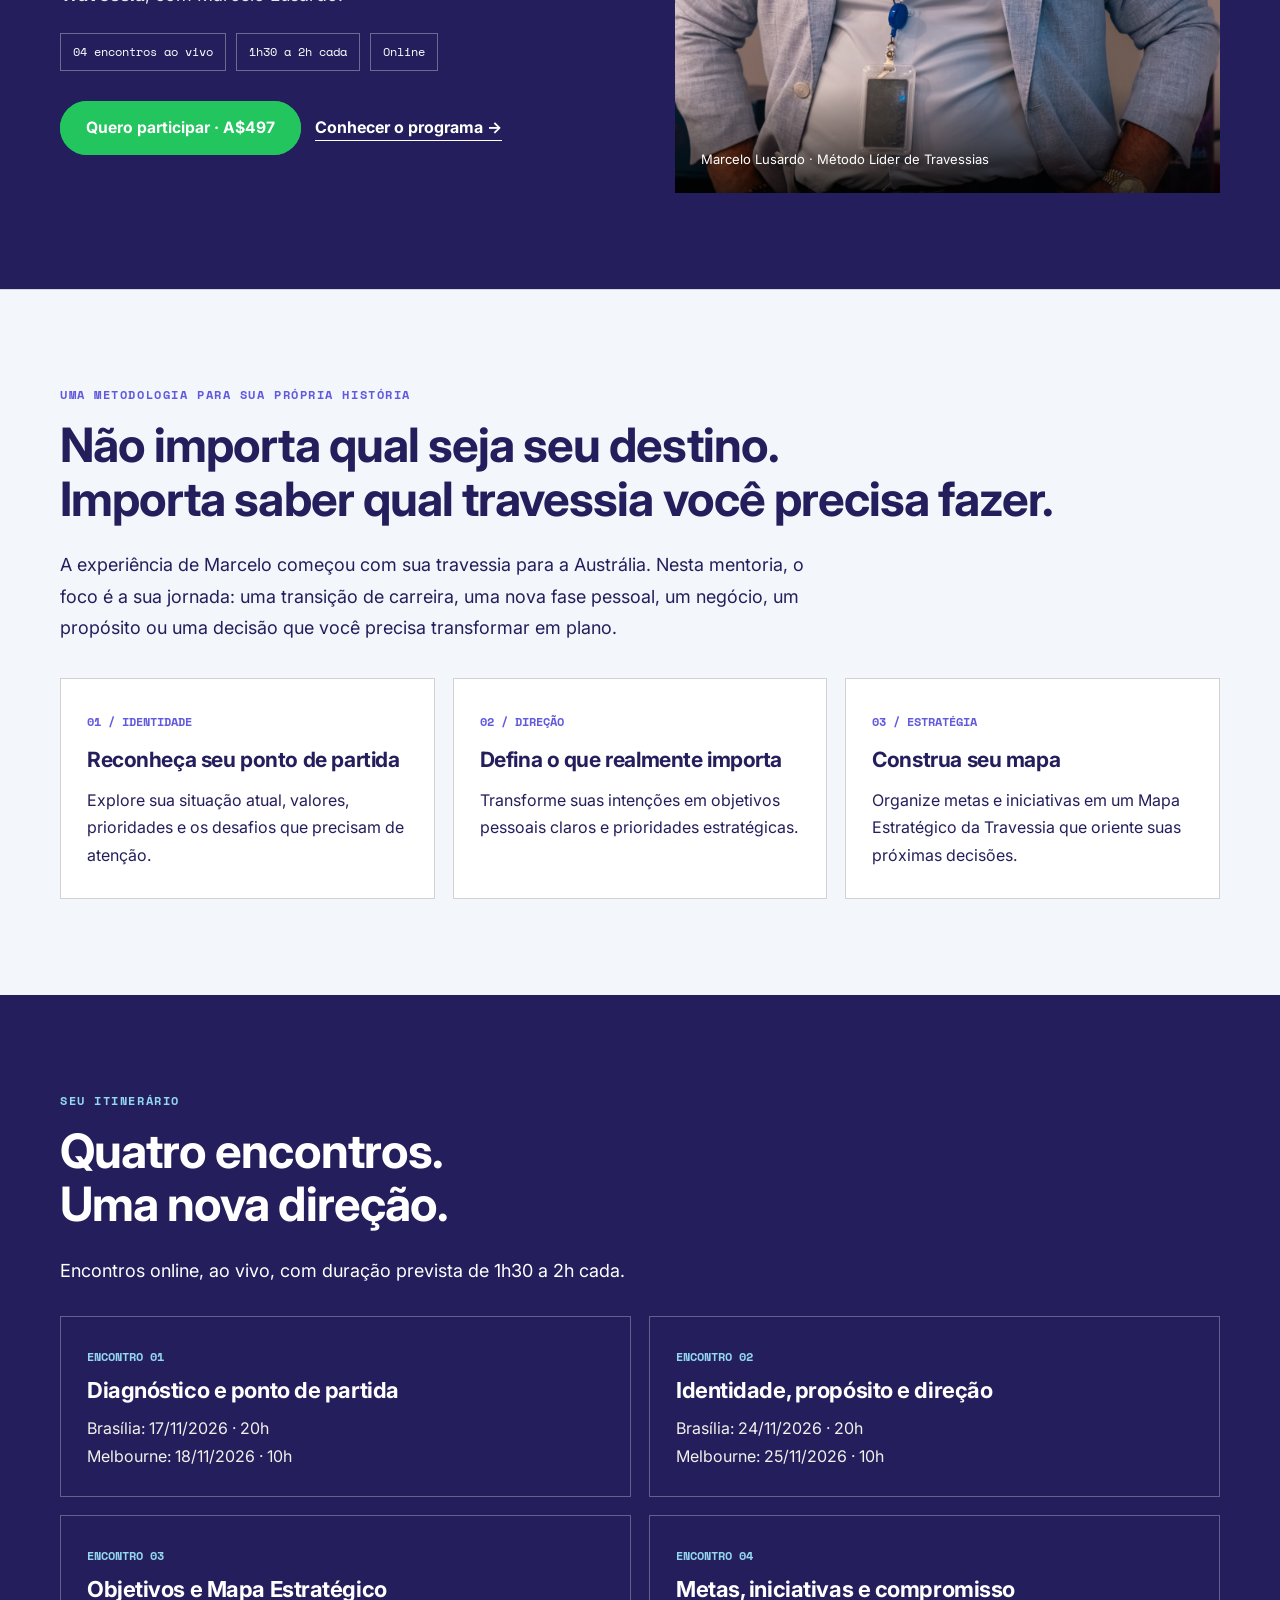
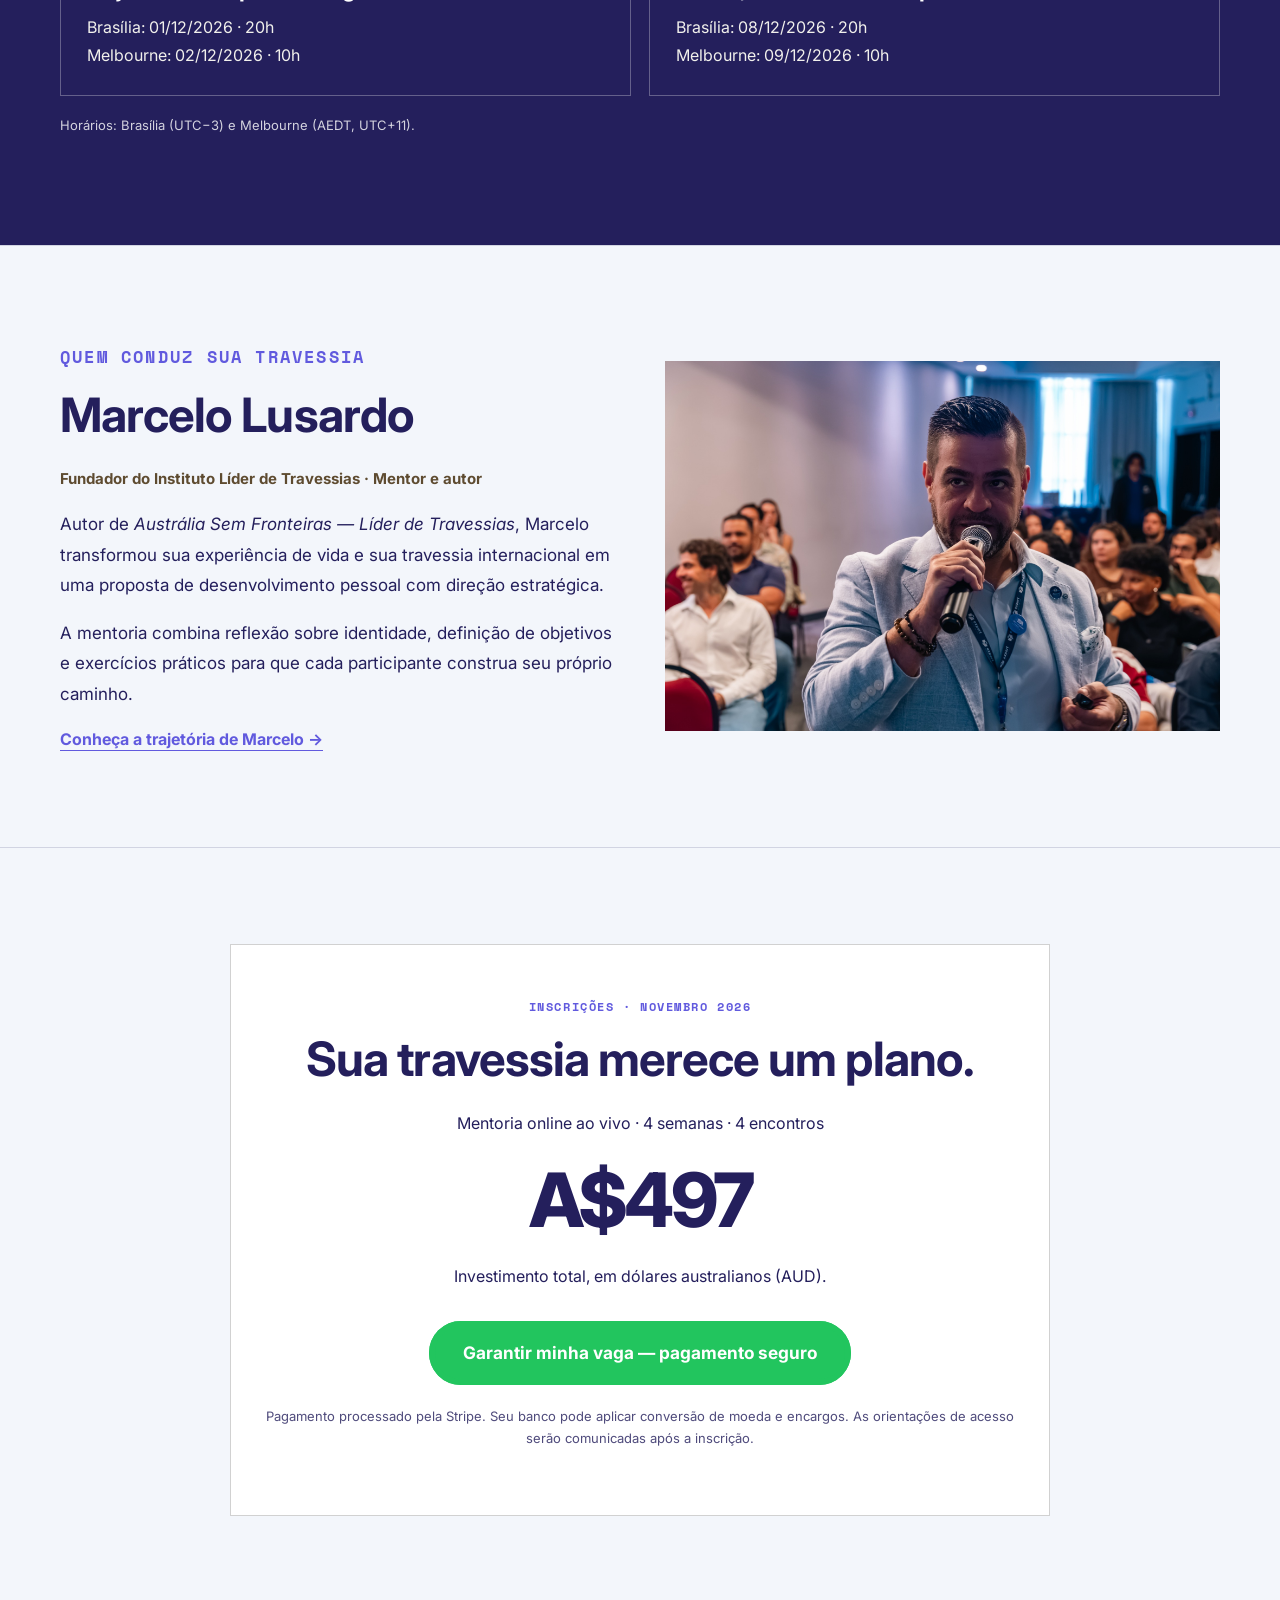
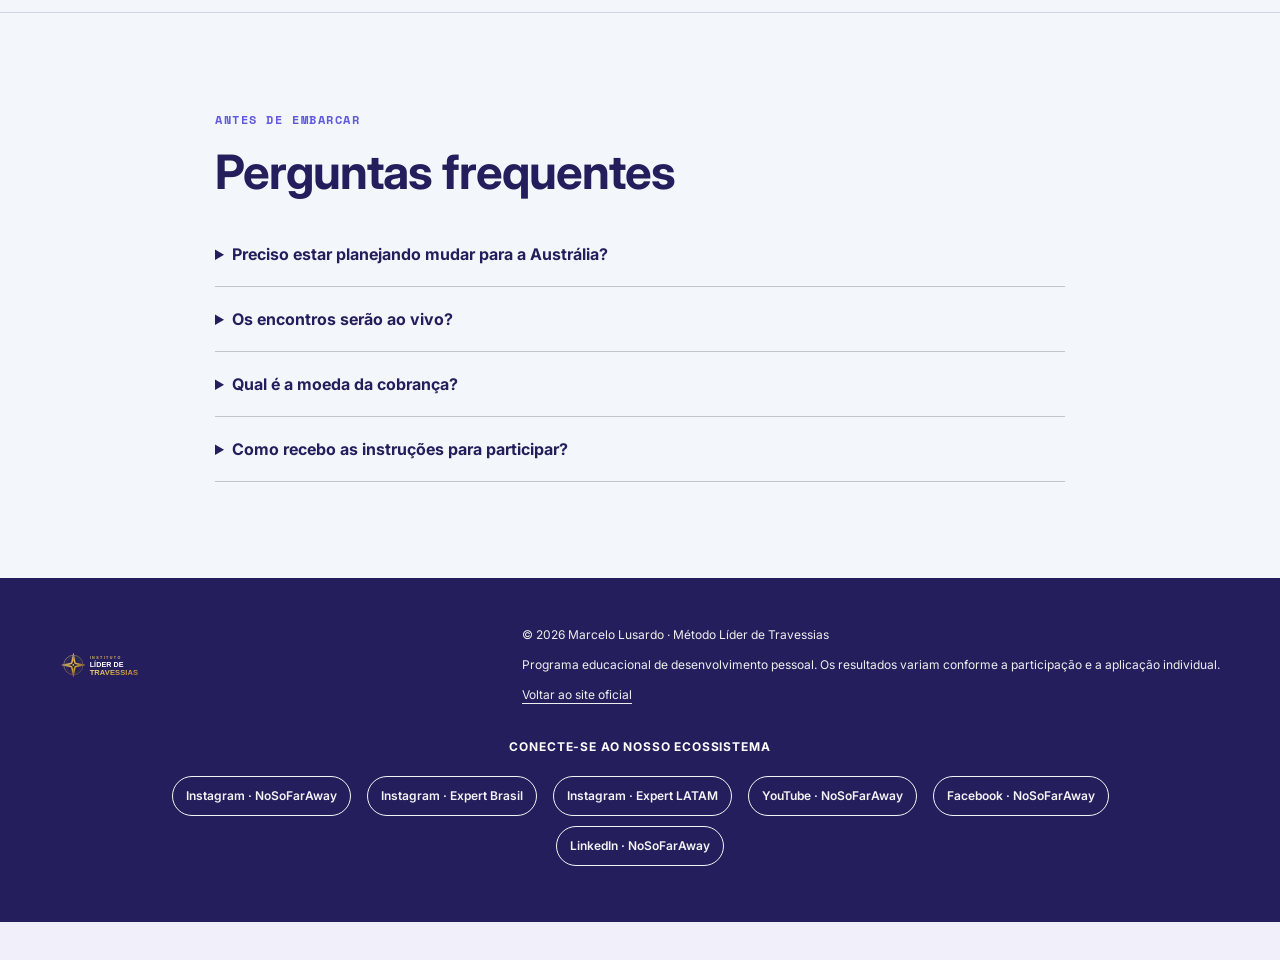
==== commit 4ae0764c: "Add official ecosystem social media links to site footer" ====
--- a/mentoria-4-semanas/index.html
+++ b/mentoria-4-semanas/index.html
@@ -26,7 +26,7 @@
 @media(min-width:1600px){.lt-banner img{max-width:1920px}}
 @media(max-width:850px){.lt-banner img{width:100%;height:auto}.lt-hero{padding-top:40px}}
 </style>
-</head>
+<style id="social-ecosystem-style">.ecosystem-social{display:flex;flex-wrap:wrap;align-items:center;justify-content:center;gap:10px 16px;margin:20px auto;max-width:1050px}.ecosystem-social a{display:inline-flex;align-items:center;min-height:40px;padding:8px 13px;border:1px solid currentColor;border-radius:999px;color:inherit;text-decoration:none;font:600 12px/1.4 Inter,Arial,sans-serif;opacity:.95}.ecosystem-social a:hover,.ecosystem-social a:focus-visible{background:rgba(180,142,78,.18);text-decoration:underline}.ecosystem-social-title{text-align:center;font:700 12px/1.5 Inter,Arial,sans-serif;letter-spacing:.07em;text-transform:uppercase;margin:22px 0 8px}@media(max-width:600px){.ecosystem-social{gap:8px}.ecosystem-social a{font-size:11px;padding:8px 10px}}</style></head>
 <body class="v2 v2-brand v2-site">
 <header class="lt-header"><div class="lt-wrap lt-header__inner"><a href="/" aria-label="Voltar ao Instituto Líder de Travessias"><img class="lt-logo" src="/assets/img/logo-instituto.svg" alt="Instituto Líder de Travessias"></a><nav class="lt-header__links" aria-label="Navegação da mentoria"><a href="#programa">O Programa</a><a href="#quem-e-marcelo">Quem é Marcelo</a><a href="/">Voltar ao Instituto</a><a class="btn btn-ticket btn-small" href="#inscricao"><span>Garantir minha vaga</span></a></nav><details class="lt-mobile-nav"><summary aria-label="Abrir menu de navegação">Menu ☰</summary><nav class="lt-mobile-nav__panel" aria-label="Navegação móvel"><a href="#programa">O Programa</a><a href="#quem-e-marcelo">Quem é Marcelo</a><a href="/">Voltar ao Instituto</a></nav></details></div></header>
 <main>
@@ -40,5 +40,5 @@
 <section class="lt-section lt-section--paper" id="inscricao"><div class="lt-wrap"><div class="lt-offer"><p class="lt-eyebrow">Inscrições · Novembro 2026</p><h2 class="lt-title">Sua travessia merece um plano.</h2><p>Mentoria online ao vivo · 4 semanas · 4 encontros</p><div class="lt-offer__price">A$497</div><p>Investimento total, em dólares australianos (AUD).</p><a class="btn btn-ticket btn-large" href="https://buy.stripe.com/9B67sN2QX4Us5Y8gh9fAc01" target="_blank" rel="noopener"><span>Garantir minha vaga — pagamento seguro</span></a><p class="lt-note">Pagamento processado pela Stripe. Seu banco pode aplicar conversão de moeda e encargos. As orientações de acesso serão comunicadas após a inscrição.</p></div></div></section>
 <section class="lt-section lt-section--paper"><div class="lt-wrap lt-faq"><p class="lt-eyebrow">Antes de embarcar</p><h2 class="lt-title">Perguntas frequentes</h2><details><summary>Preciso estar planejando mudar para a Austrália?</summary><p>Não. O método é voltado a travessias pessoais e profissionais de diferentes tipos. A Austrália faz parte da história de Marcelo, mas sua travessia pode ser outra.</p></details><details><summary>Os encontros serão ao vivo?</summary><p>Sim. São quatro encontros online ao vivo, com duração prevista de 1h30 a 2h por encontro, nas datas informadas acima.</p></details><details><summary>Qual é a moeda da cobrança?</summary><p>O valor é A$497, cobrado em dólares australianos. A conversão para reais ou outra moeda depende das condições do seu cartão ou banco.</p></details><details><summary>Como recebo as instruções para participar?</summary><p>Após a inscrição, a equipe da mentoria enviará as orientações de acesso usando os dados de contato informados no pagamento.</p></details></div></section>
 </main>
-<footer class="lt-footer"><div class="lt-wrap lt-footer__inner"><a href="/"><img src="/assets/img/logo-instituto.svg" alt="Instituto Líder de Travessias"></a><div><p>© 2026 Marcelo Lusardo · Método Líder de Travessias</p><p>Programa educacional de desenvolvimento pessoal. Os resultados variam conforme a participação e a aplicação individual.</p><p><a class="lt-text-link" href="/">Voltar ao site oficial</a></p></div></div></footer>
+<footer class="lt-footer"><div class="lt-wrap lt-footer__inner"><a href="/"><img src="/assets/img/logo-instituto.svg" alt="Instituto Líder de Travessias"></a><div><p>© 2026 Marcelo Lusardo · Método Líder de Travessias</p><p>Programa educacional de desenvolvimento pessoal. Os resultados variam conforme a participação e a aplicação individual.</p><p><a class="lt-text-link" href="/">Voltar ao site oficial</a></p></div></div><div class="ecosystem-social-title">Conecte-se ao nosso ecossistema</div><nav class="ecosystem-social" aria-label="Redes sociais do ecossistema"><a href="https://www.instagram.com/nsfa_br/" target="_blank" rel="noopener noreferrer">Instagram · NoSoFarAway</a><a href="https://www.instagram.com/experteducationbr/" target="_blank" rel="noopener noreferrer">Instagram · Expert Brasil</a><a href="https://www.instagram.com/expertedu.latam/" target="_blank" rel="noopener noreferrer">Instagram · Expert LATAM</a><a href="https://www.youtube.com/@nsfa_br/videos" target="_blank" rel="noopener noreferrer">YouTube · NoSoFarAway</a><a href="https://www.facebook.com/nsfabr" target="_blank" rel="noopener noreferrer">Facebook · NoSoFarAway</a><a href="https://www.linkedin.com/company/nsfabr" target="_blank" rel="noopener noreferrer">LinkedIn · NoSoFarAway</a></nav></footer>
 </body></html>
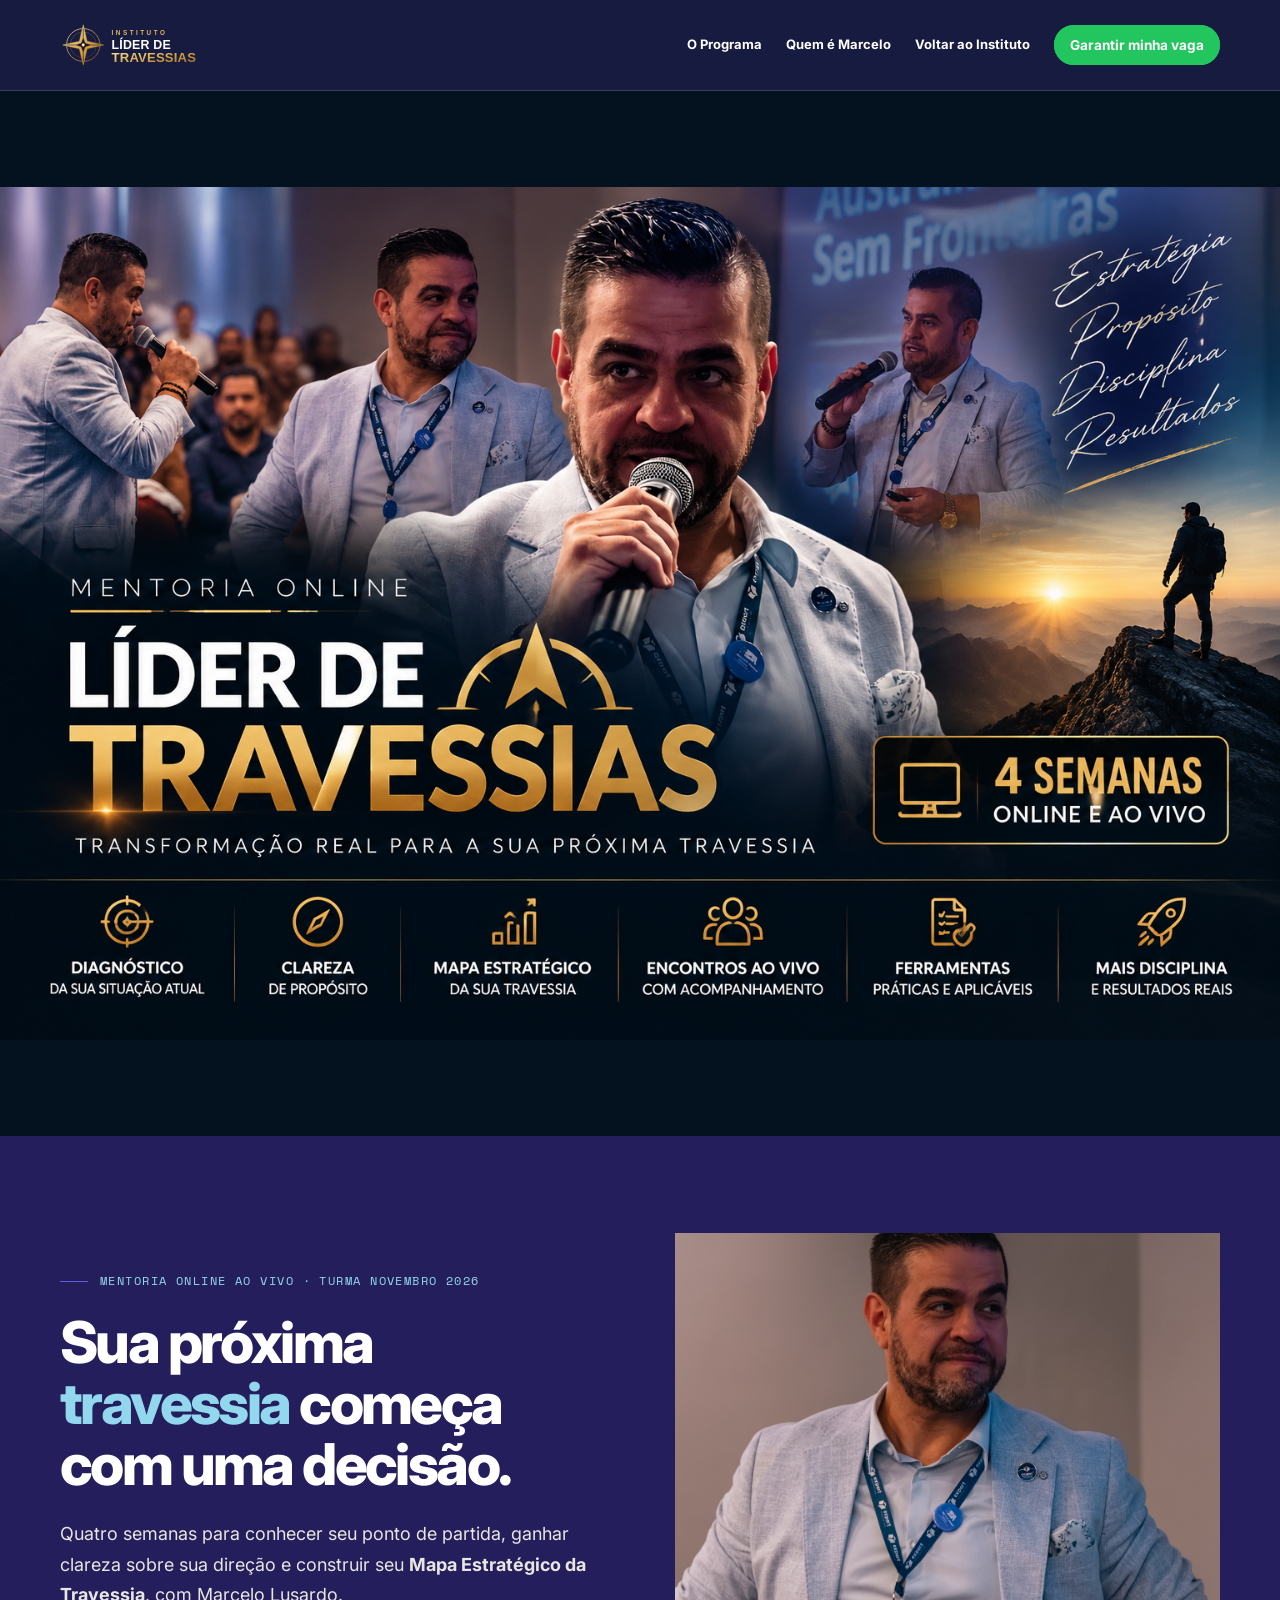
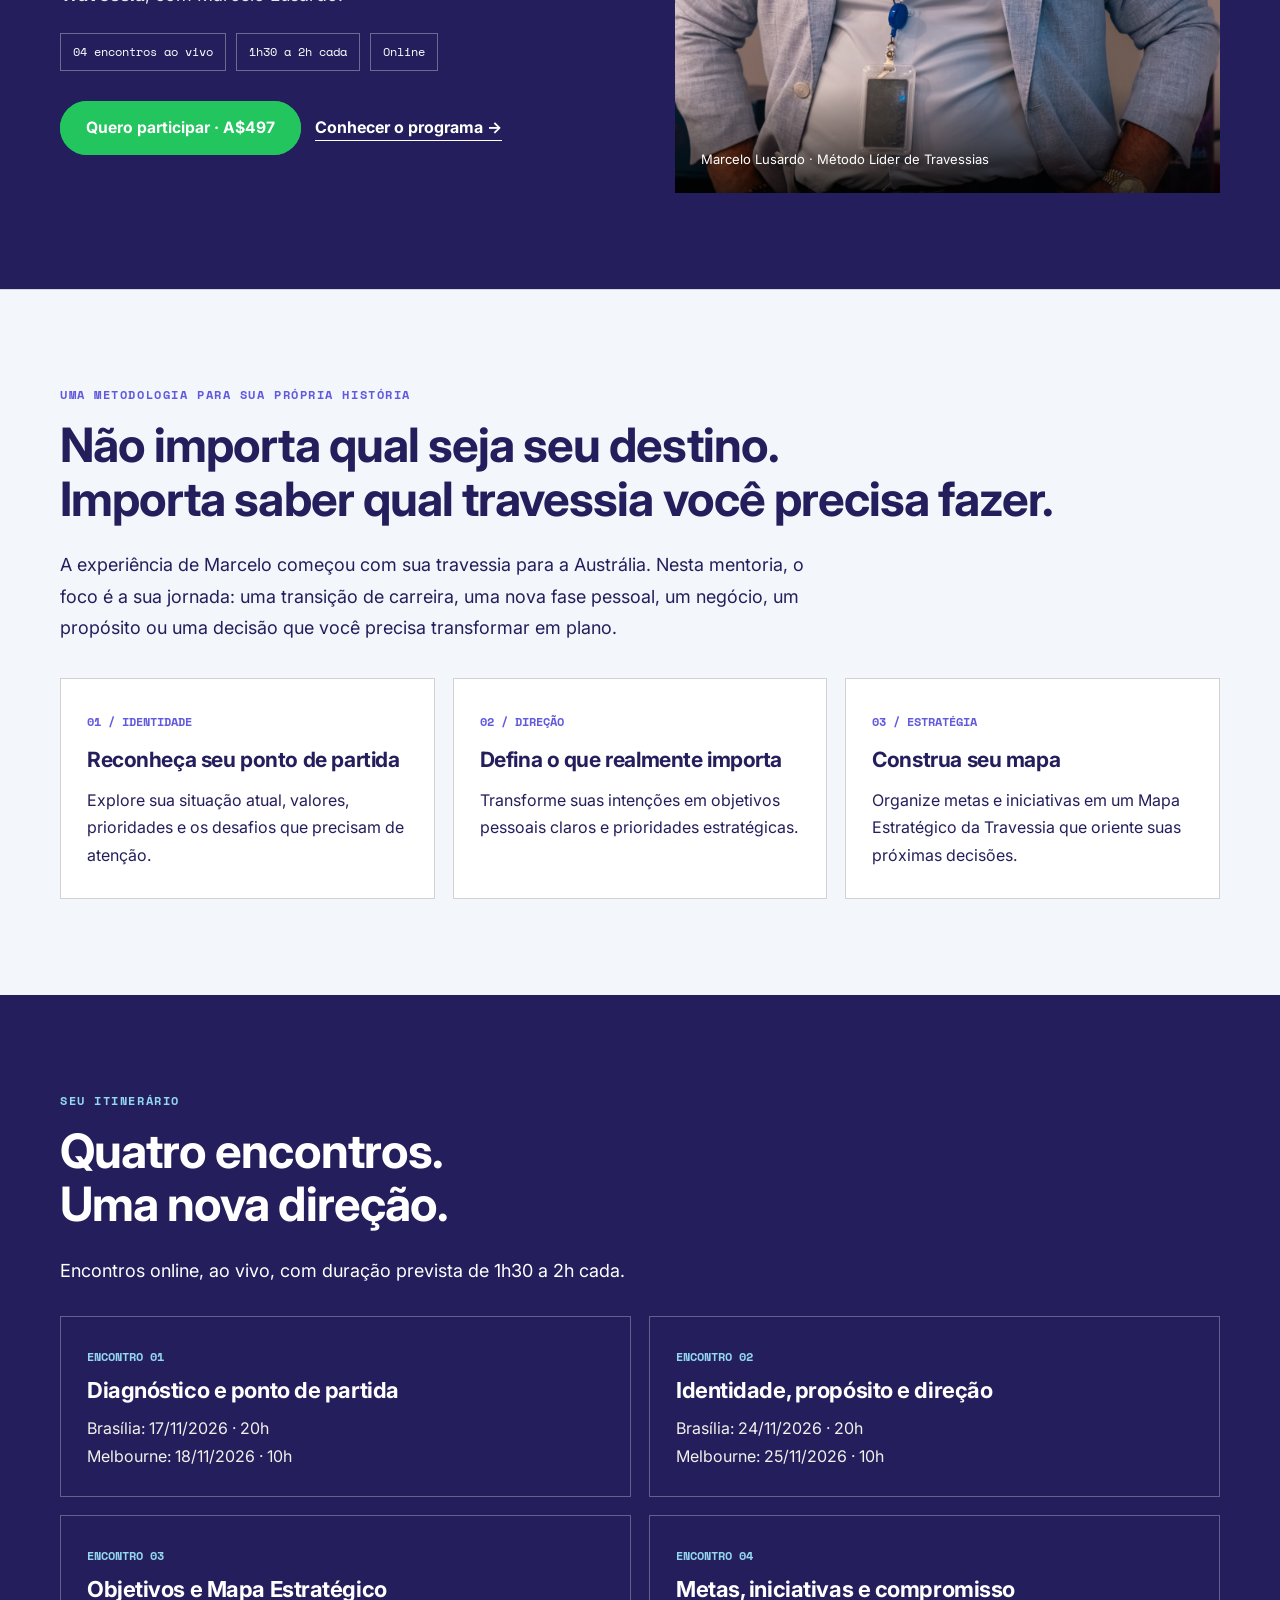
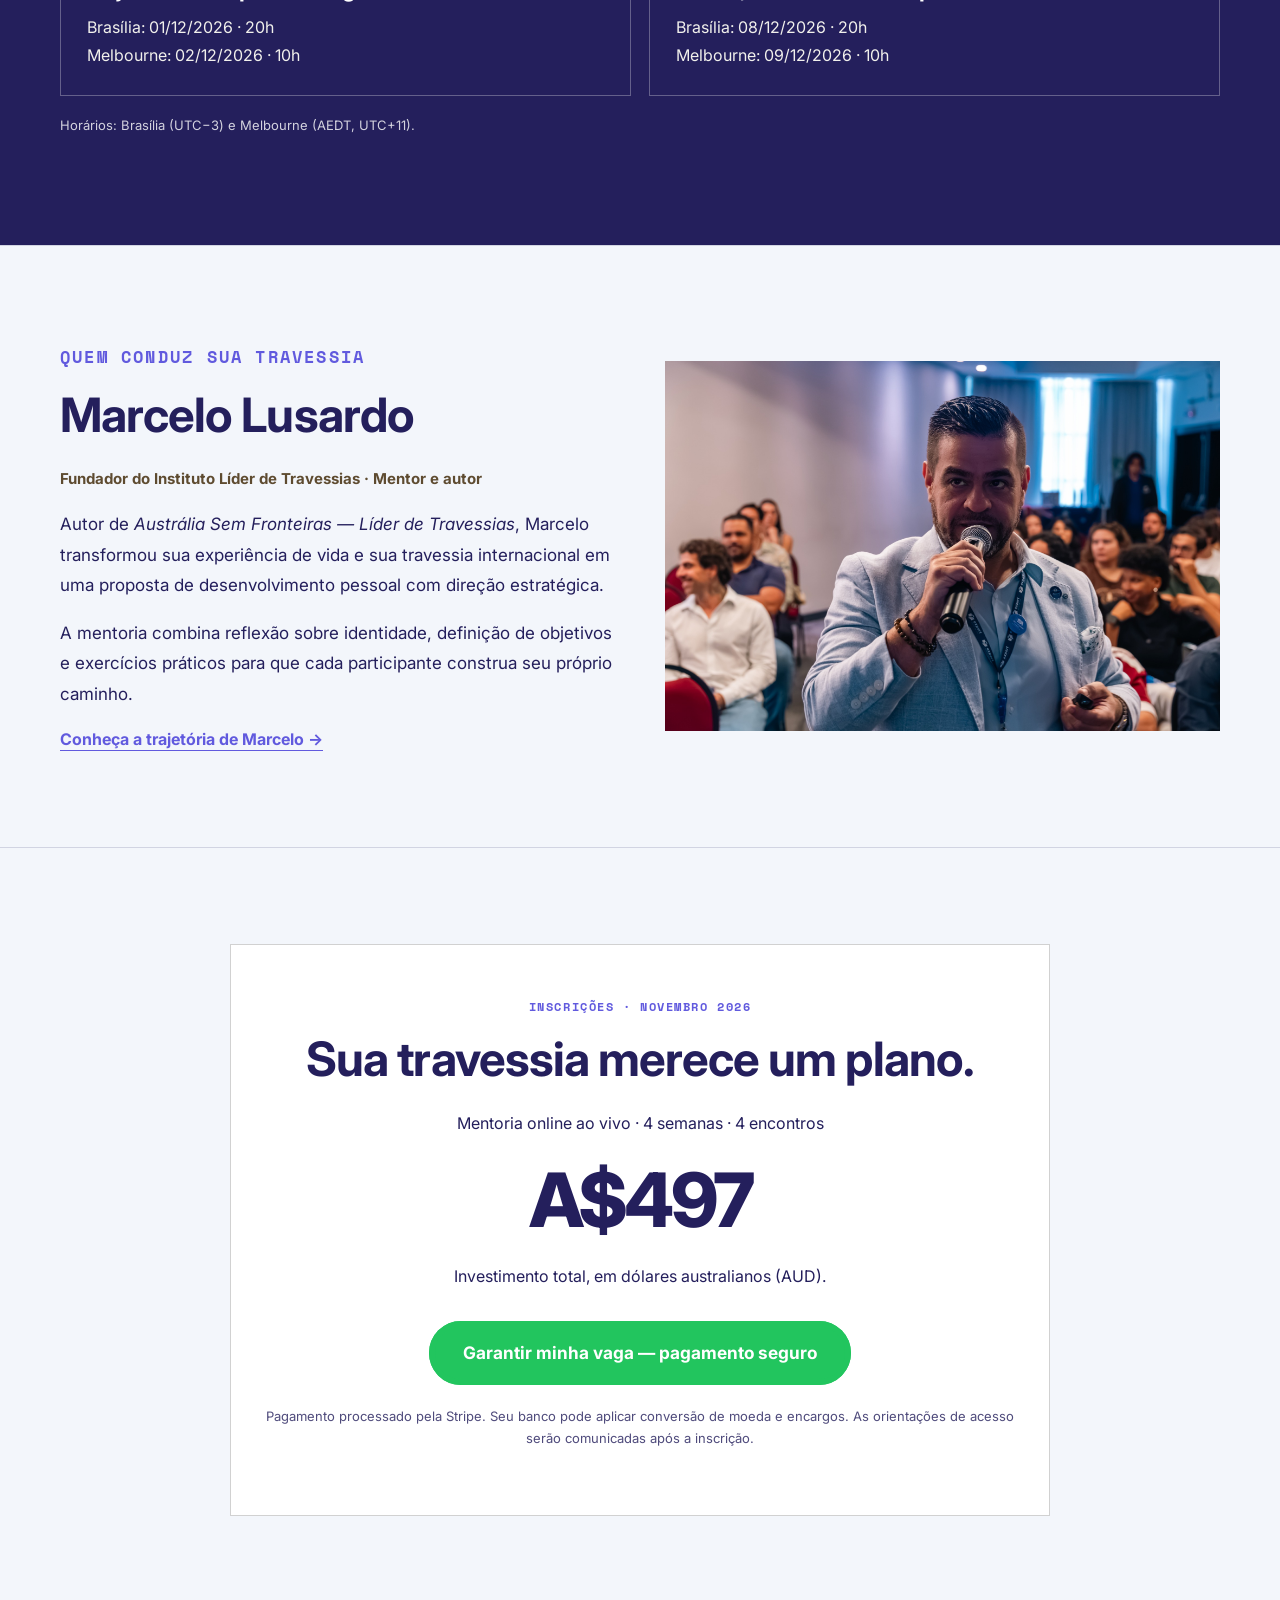
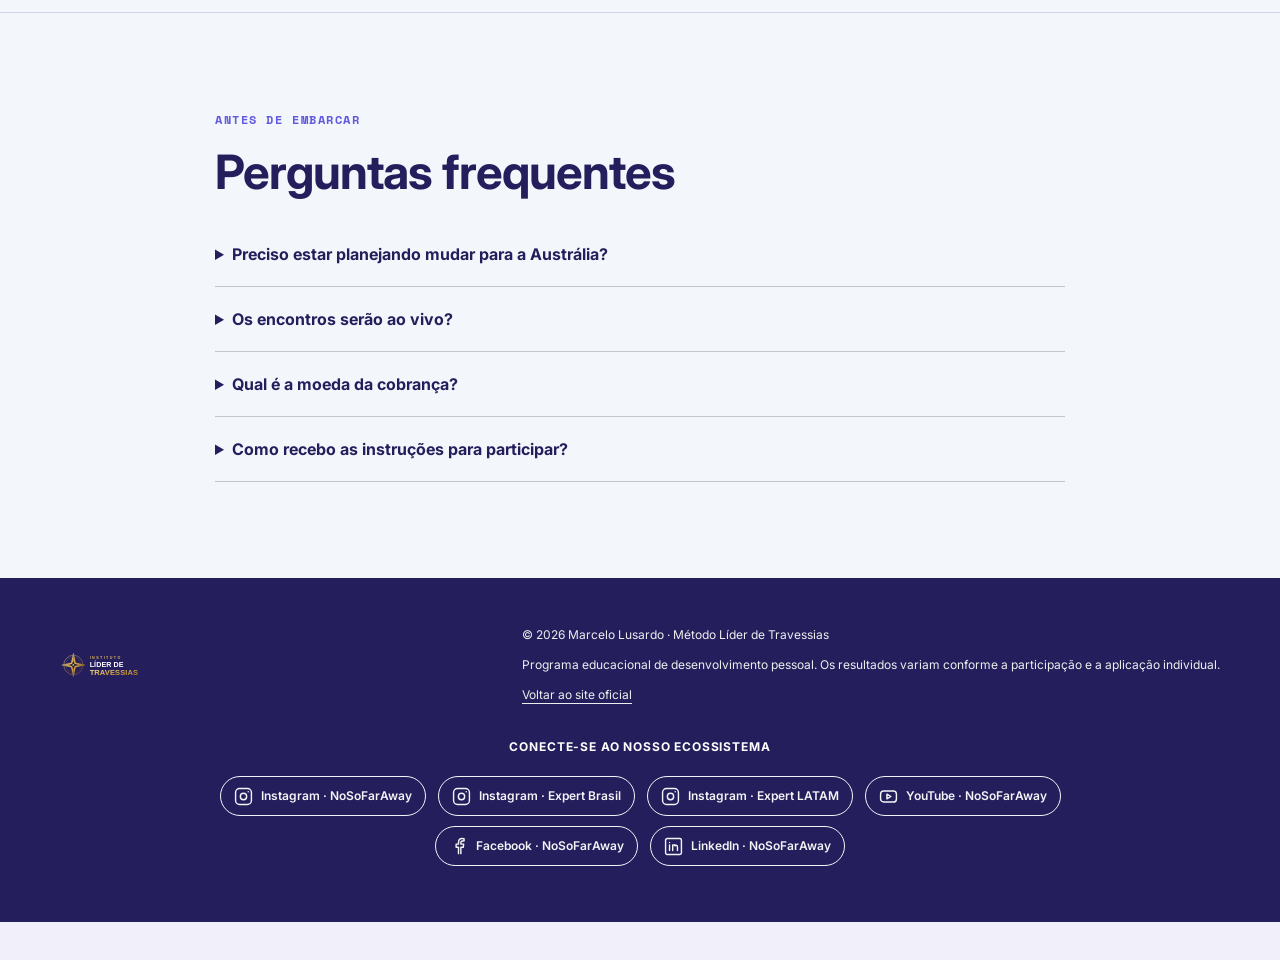
==== commit b40e8db9: "Polish social icons and responsive mobile media presentation" ====
--- a/mentoria-4-semanas/index.html
+++ b/mentoria-4-semanas/index.html
@@ -26,7 +26,7 @@
 @media(min-width:1600px){.lt-banner img{max-width:1920px}}
 @media(max-width:850px){.lt-banner img{width:100%;height:auto}.lt-hero{padding-top:40px}}
 </style>
-<style id="social-ecosystem-style">.ecosystem-social{display:flex;flex-wrap:wrap;align-items:center;justify-content:center;gap:10px 16px;margin:20px auto;max-width:1050px}.ecosystem-social a{display:inline-flex;align-items:center;min-height:40px;padding:8px 13px;border:1px solid currentColor;border-radius:999px;color:inherit;text-decoration:none;font:600 12px/1.4 Inter,Arial,sans-serif;opacity:.95}.ecosystem-social a:hover,.ecosystem-social a:focus-visible{background:rgba(180,142,78,.18);text-decoration:underline}.ecosystem-social-title{text-align:center;font:700 12px/1.5 Inter,Arial,sans-serif;letter-spacing:.07em;text-transform:uppercase;margin:22px 0 8px}@media(max-width:600px){.ecosystem-social{gap:8px}.ecosystem-social a{font-size:11px;padding:8px 10px}}</style></head>
+<style id="social-ecosystem-style">.ecosystem-social{display:flex;flex-wrap:wrap;align-items:center;justify-content:center;gap:10px 16px;margin:20px auto;max-width:1050px}.ecosystem-social a{display:inline-flex;align-items:center;min-height:40px;padding:8px 13px;border:1px solid currentColor;border-radius:999px;color:inherit;text-decoration:none;font:600 12px/1.4 Inter,Arial,sans-serif;opacity:.95}.ecosystem-social a:hover,.ecosystem-social a:focus-visible{background:rgba(180,142,78,.18);text-decoration:underline}.ecosystem-social-title{text-align:center;font:700 12px/1.5 Inter,Arial,sans-serif;letter-spacing:.07em;text-transform:uppercase;margin:22px 0 8px}@media(max-width:600px){.ecosystem-social{gap:8px}.ecosystem-social a{font-size:11px;padding:8px 10px}}</style><style id="social-icons-mobile-refinement">.ecosystem-social{gap:10px 12px!important;padding:0 12px}.ecosystem-social a{gap:8px;justify-content:center;white-space:normal;text-align:left;max-width:100%;transition:background .2s,transform .2s}.ecosystem-social-icon{flex:none;display:block}@media(max-width:600px){.ecosystem-social{display:grid!important;grid-template-columns:repeat(2,minmax(0,1fr));width:100%;gap:9px!important;padding:0 6px}.ecosystem-social a{font-size:11px!important;line-height:1.3;padding:9px!important;min-width:0;min-height:54px}.ecosystem-social-icon{width:18px;height:18px}.ecosystem-social-title{padding:0 12px}}</style></head>
 <body class="v2 v2-brand v2-site">
 <header class="lt-header"><div class="lt-wrap lt-header__inner"><a href="/" aria-label="Voltar ao Instituto Líder de Travessias"><img class="lt-logo" src="/assets/img/logo-instituto.svg" alt="Instituto Líder de Travessias"></a><nav class="lt-header__links" aria-label="Navegação da mentoria"><a href="#programa">O Programa</a><a href="#quem-e-marcelo">Quem é Marcelo</a><a href="/">Voltar ao Instituto</a><a class="btn btn-ticket btn-small" href="#inscricao"><span>Garantir minha vaga</span></a></nav><details class="lt-mobile-nav"><summary aria-label="Abrir menu de navegação">Menu ☰</summary><nav class="lt-mobile-nav__panel" aria-label="Navegação móvel"><a href="#programa">O Programa</a><a href="#quem-e-marcelo">Quem é Marcelo</a><a href="/">Voltar ao Instituto</a></nav></details></div></header>
 <main>
@@ -40,5 +40,5 @@
 <section class="lt-section lt-section--paper" id="inscricao"><div class="lt-wrap"><div class="lt-offer"><p class="lt-eyebrow">Inscrições · Novembro 2026</p><h2 class="lt-title">Sua travessia merece um plano.</h2><p>Mentoria online ao vivo · 4 semanas · 4 encontros</p><div class="lt-offer__price">A$497</div><p>Investimento total, em dólares australianos (AUD).</p><a class="btn btn-ticket btn-large" href="https://buy.stripe.com/9B67sN2QX4Us5Y8gh9fAc01" target="_blank" rel="noopener"><span>Garantir minha vaga — pagamento seguro</span></a><p class="lt-note">Pagamento processado pela Stripe. Seu banco pode aplicar conversão de moeda e encargos. As orientações de acesso serão comunicadas após a inscrição.</p></div></div></section>
 <section class="lt-section lt-section--paper"><div class="lt-wrap lt-faq"><p class="lt-eyebrow">Antes de embarcar</p><h2 class="lt-title">Perguntas frequentes</h2><details><summary>Preciso estar planejando mudar para a Austrália?</summary><p>Não. O método é voltado a travessias pessoais e profissionais de diferentes tipos. A Austrália faz parte da história de Marcelo, mas sua travessia pode ser outra.</p></details><details><summary>Os encontros serão ao vivo?</summary><p>Sim. São quatro encontros online ao vivo, com duração prevista de 1h30 a 2h por encontro, nas datas informadas acima.</p></details><details><summary>Qual é a moeda da cobrança?</summary><p>O valor é A$497, cobrado em dólares australianos. A conversão para reais ou outra moeda depende das condições do seu cartão ou banco.</p></details><details><summary>Como recebo as instruções para participar?</summary><p>Após a inscrição, a equipe da mentoria enviará as orientações de acesso usando os dados de contato informados no pagamento.</p></details></div></section>
 </main>
-<footer class="lt-footer"><div class="lt-wrap lt-footer__inner"><a href="/"><img src="/assets/img/logo-instituto.svg" alt="Instituto Líder de Travessias"></a><div><p>© 2026 Marcelo Lusardo · Método Líder de Travessias</p><p>Programa educacional de desenvolvimento pessoal. Os resultados variam conforme a participação e a aplicação individual.</p><p><a class="lt-text-link" href="/">Voltar ao site oficial</a></p></div></div><div class="ecosystem-social-title">Conecte-se ao nosso ecossistema</div><nav class="ecosystem-social" aria-label="Redes sociais do ecossistema"><a href="https://www.instagram.com/nsfa_br/" target="_blank" rel="noopener noreferrer">Instagram · NoSoFarAway</a><a href="https://www.instagram.com/experteducationbr/" target="_blank" rel="noopener noreferrer">Instagram · Expert Brasil</a><a href="https://www.instagram.com/expertedu.latam/" target="_blank" rel="noopener noreferrer">Instagram · Expert LATAM</a><a href="https://www.youtube.com/@nsfa_br/videos" target="_blank" rel="noopener noreferrer">YouTube · NoSoFarAway</a><a href="https://www.facebook.com/nsfabr" target="_blank" rel="noopener noreferrer">Facebook · NoSoFarAway</a><a href="https://www.linkedin.com/company/nsfabr" target="_blank" rel="noopener noreferrer">LinkedIn · NoSoFarAway</a></nav></footer>
+<footer class="lt-footer"><div class="lt-wrap lt-footer__inner"><a href="/"><img src="/assets/img/logo-instituto.svg" alt="Instituto Líder de Travessias"></a><div><p>© 2026 Marcelo Lusardo · Método Líder de Travessias</p><p>Programa educacional de desenvolvimento pessoal. Os resultados variam conforme a participação e a aplicação individual.</p><p><a class="lt-text-link" href="/">Voltar ao site oficial</a></p></div></div><div class="ecosystem-social-title">Conecte-se ao nosso ecossistema</div><nav class="ecosystem-social" aria-label="Redes sociais do ecossistema"><a href="https://www.instagram.com/nsfa_br/" target="_blank" rel="noopener noreferrer"><svg class="ecosystem-social-icon" viewBox="0 0 24 24" width="19" height="19" fill="none" stroke="currentColor" stroke-width="1.8" stroke-linecap="round" stroke-linejoin="round" aria-hidden="true"><rect x="2" y="2" width="20" height="20" rx="5"/><circle cx="12" cy="12" r="4"/><circle cx="18" cy="6" r="1" fill="currentColor" stroke="none"/></svg><span>Instagram · NoSoFarAway</span></a><a href="https://www.instagram.com/experteducationbr/" target="_blank" rel="noopener noreferrer"><svg class="ecosystem-social-icon" viewBox="0 0 24 24" width="19" height="19" fill="none" stroke="currentColor" stroke-width="1.8" stroke-linecap="round" stroke-linejoin="round" aria-hidden="true"><rect x="2" y="2" width="20" height="20" rx="5"/><circle cx="12" cy="12" r="4"/><circle cx="18" cy="6" r="1" fill="currentColor" stroke="none"/></svg><span>Instagram · Expert Brasil</span></a><a href="https://www.instagram.com/expertedu.latam/" target="_blank" rel="noopener noreferrer"><svg class="ecosystem-social-icon" viewBox="0 0 24 24" width="19" height="19" fill="none" stroke="currentColor" stroke-width="1.8" stroke-linecap="round" stroke-linejoin="round" aria-hidden="true"><rect x="2" y="2" width="20" height="20" rx="5"/><circle cx="12" cy="12" r="4"/><circle cx="18" cy="6" r="1" fill="currentColor" stroke="none"/></svg><span>Instagram · Expert LATAM</span></a><a href="https://www.youtube.com/@nsfa_br/videos" target="_blank" rel="noopener noreferrer"><svg class="ecosystem-social-icon" viewBox="0 0 24 24" width="19" height="19" fill="none" stroke="currentColor" stroke-width="1.8" stroke-linecap="round" stroke-linejoin="round" aria-hidden="true"><rect x="2" y="5" width="20" height="14" rx="4"/><path d="m10 9 5 3-5 3z"/></svg><span>YouTube · NoSoFarAway</span></a><a href="https://www.facebook.com/nsfabr" target="_blank" rel="noopener noreferrer"><svg class="ecosystem-social-icon" viewBox="0 0 24 24" width="19" height="19" fill="none" stroke="currentColor" stroke-width="1.8" stroke-linecap="round" stroke-linejoin="round" aria-hidden="true"><path d="M15 21v-8h3l.5-4H15V7c0-1.1.4-2 2-2h2V2.2A20 20 0 0 0 16.5 2C13.5 2 12 3.8 12 7v2H9v4h3v8"/></svg><span>Facebook · NoSoFarAway</span></a><a href="https://www.linkedin.com/company/nsfabr" target="_blank" rel="noopener noreferrer"><svg class="ecosystem-social-icon" viewBox="0 0 24 24" width="19" height="19" fill="none" stroke="currentColor" stroke-width="1.8" stroke-linecap="round" stroke-linejoin="round" aria-hidden="true"><rect x="2" y="2" width="20" height="20" rx="2"/><path d="M7 10v7M7 7v.1M11 17v-7h3v1.3c.5-1 3-1.8 3 1.4V17"/></svg><span>LinkedIn · NoSoFarAway</span></a></nav></footer>
 </body></html>
